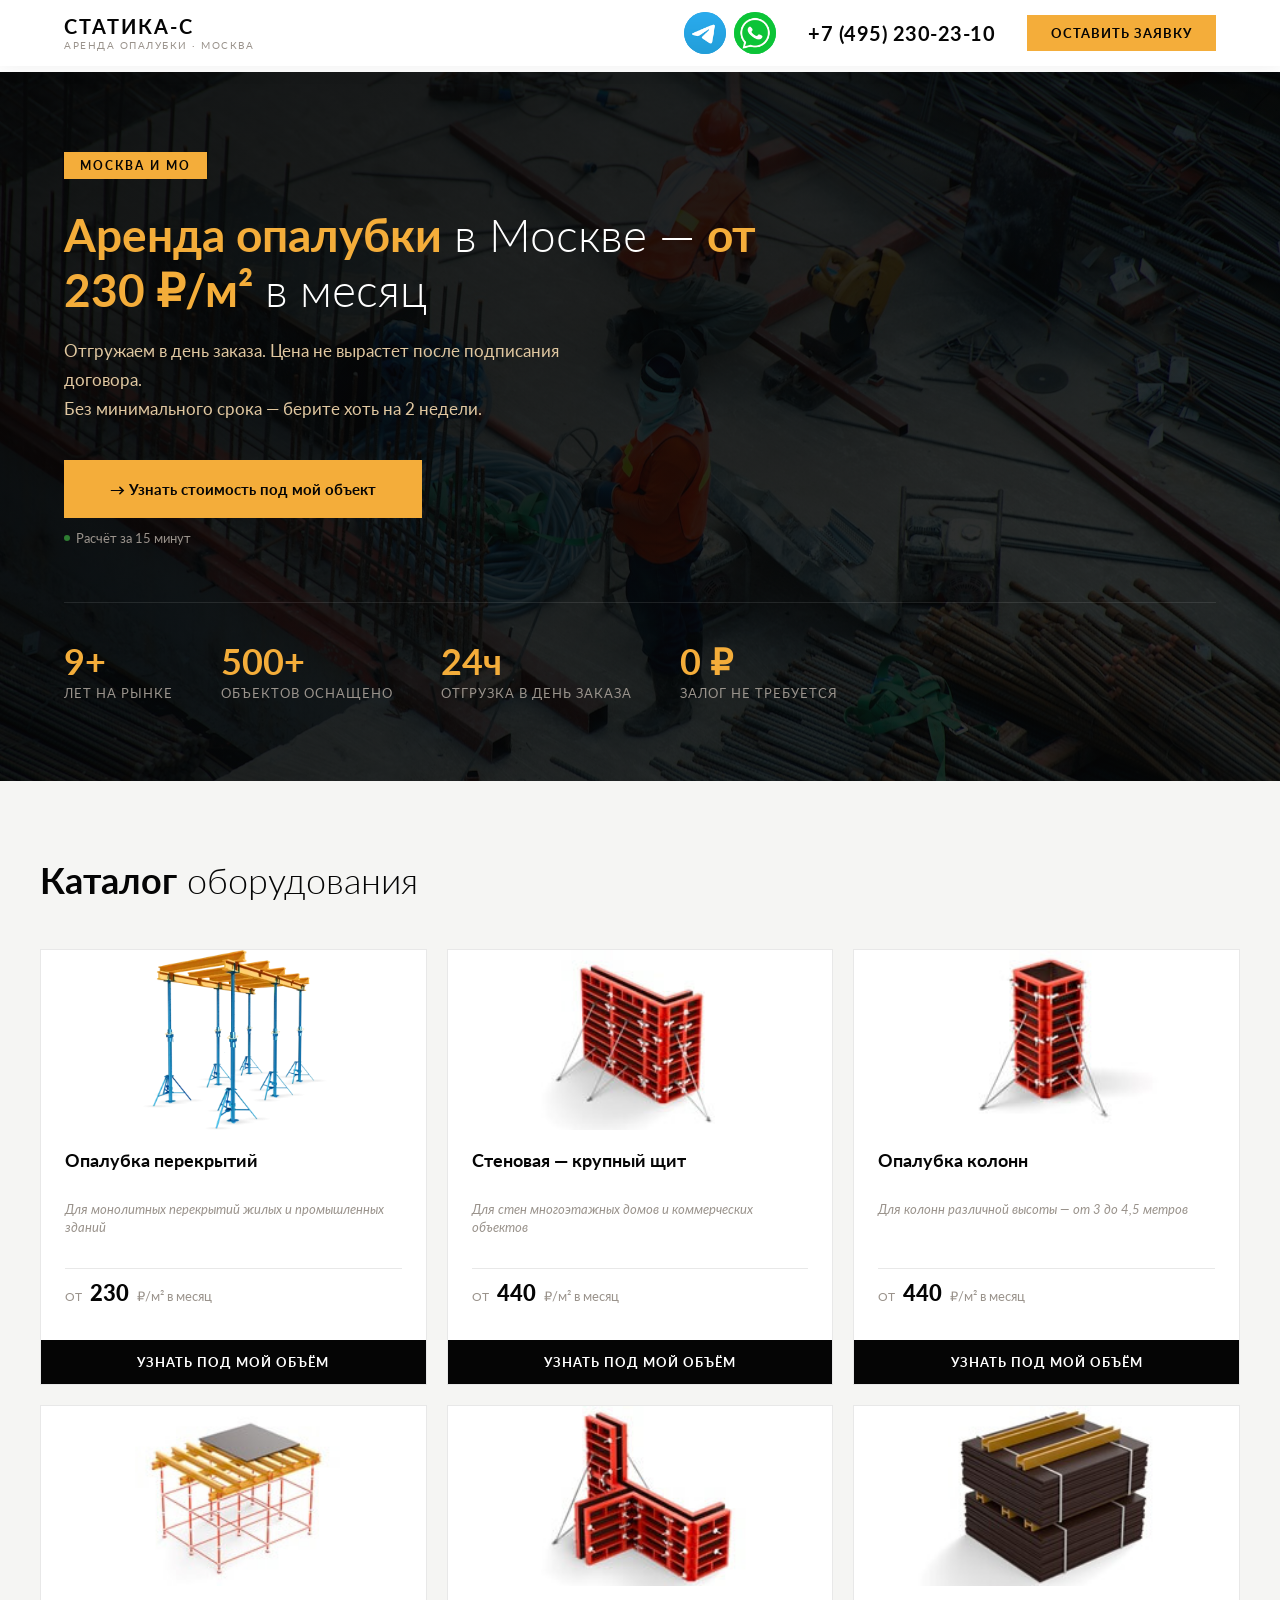
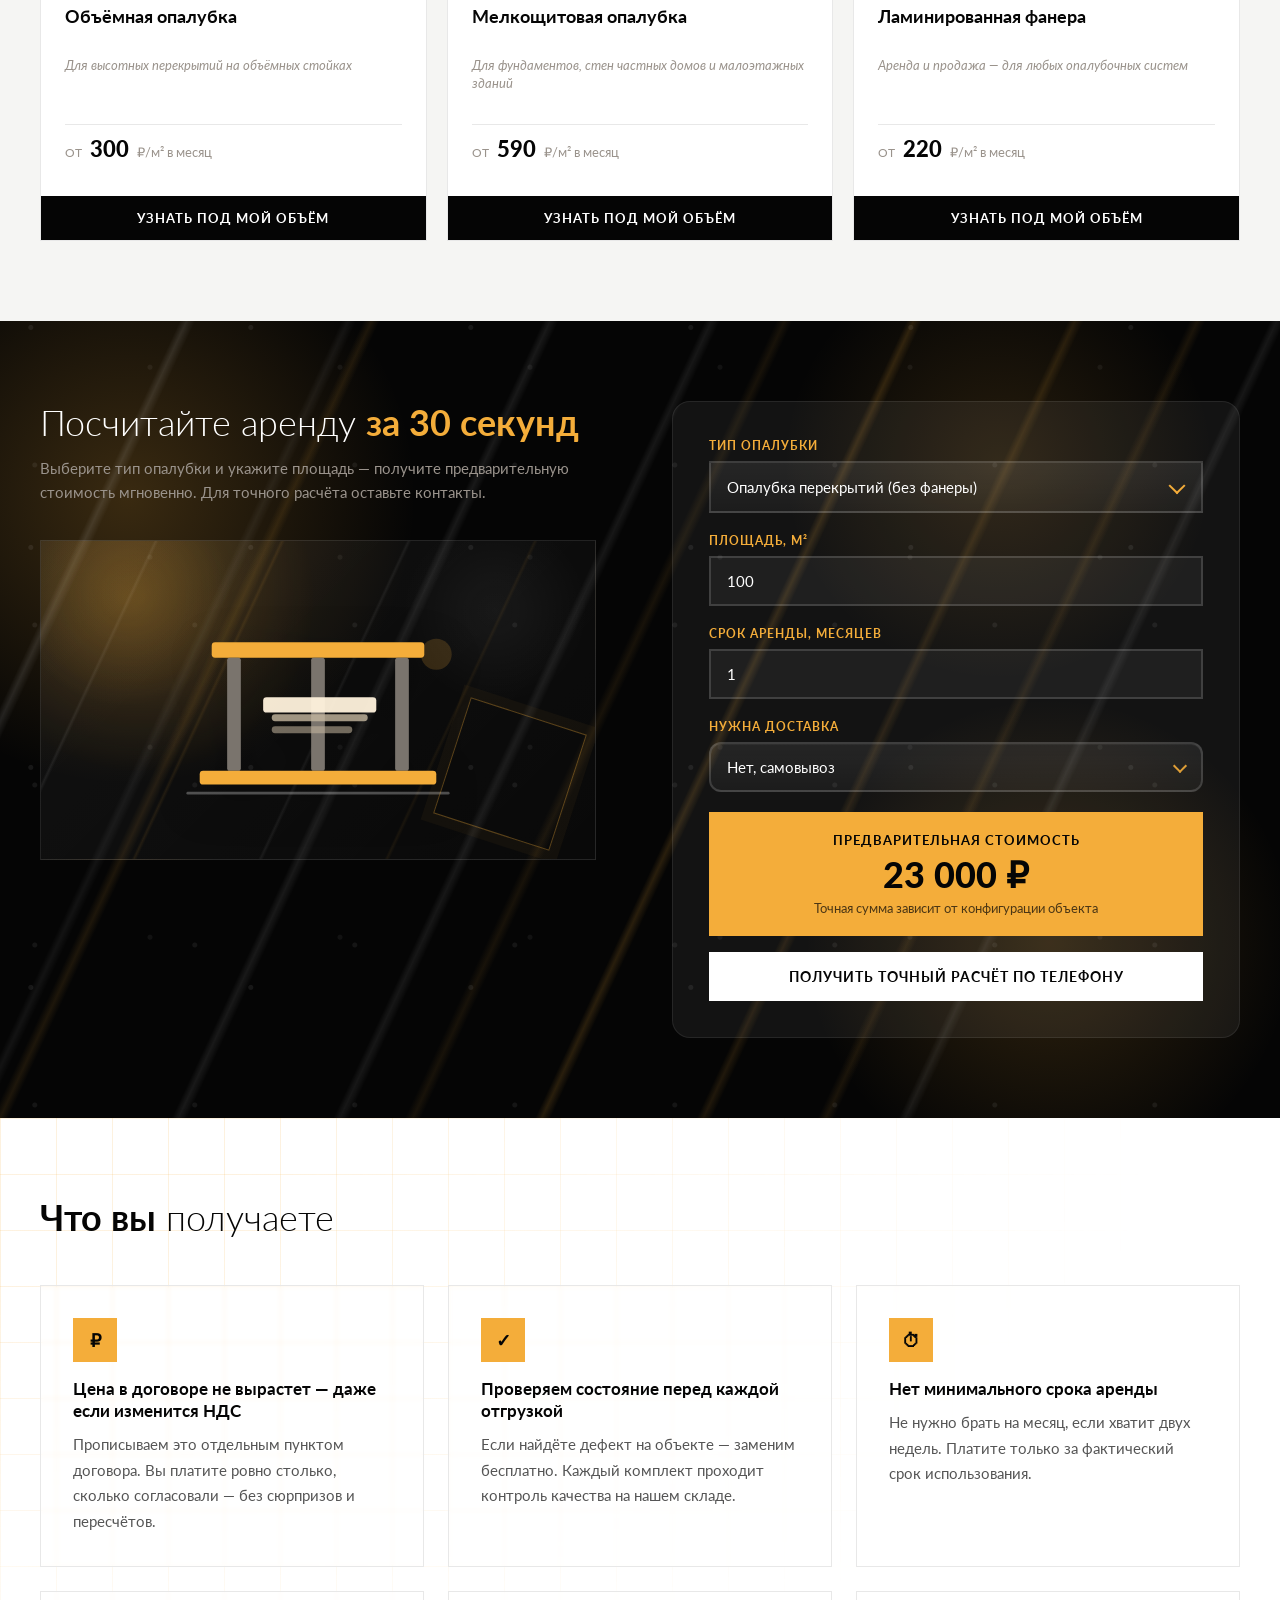
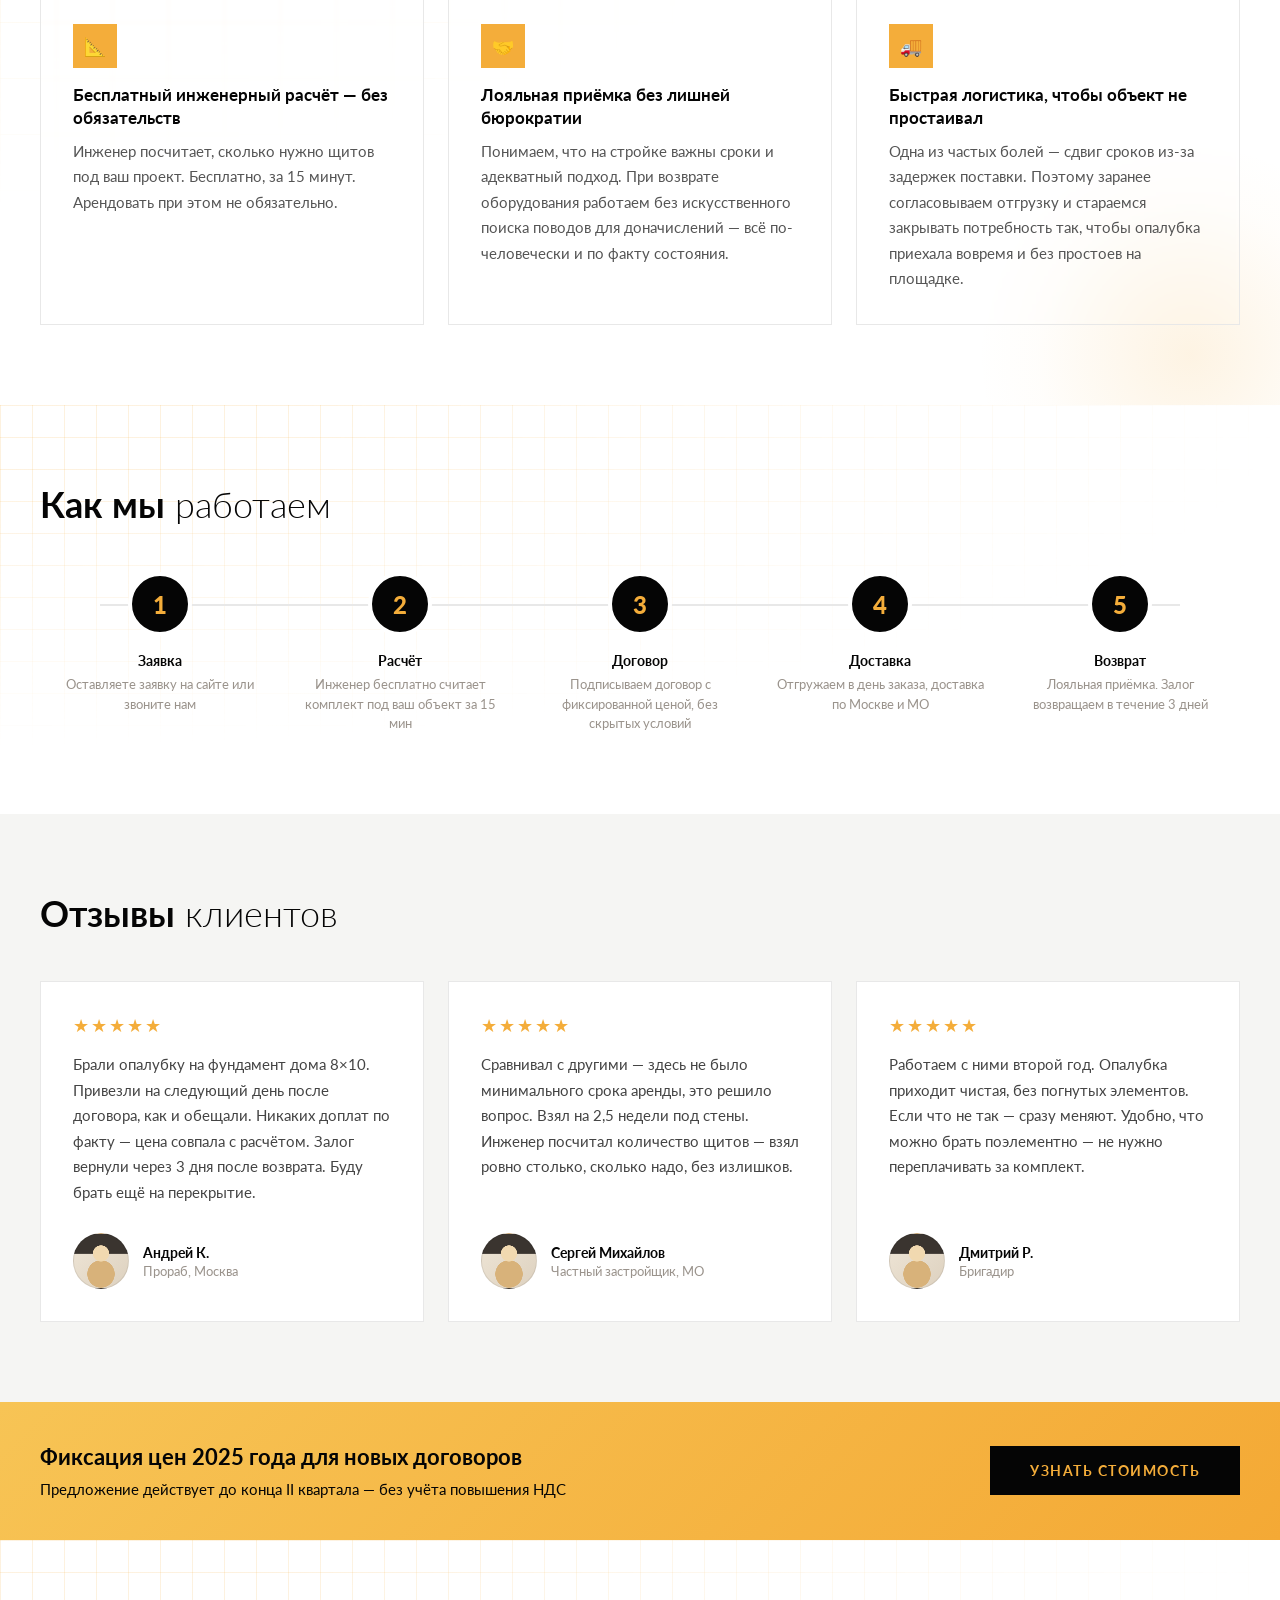
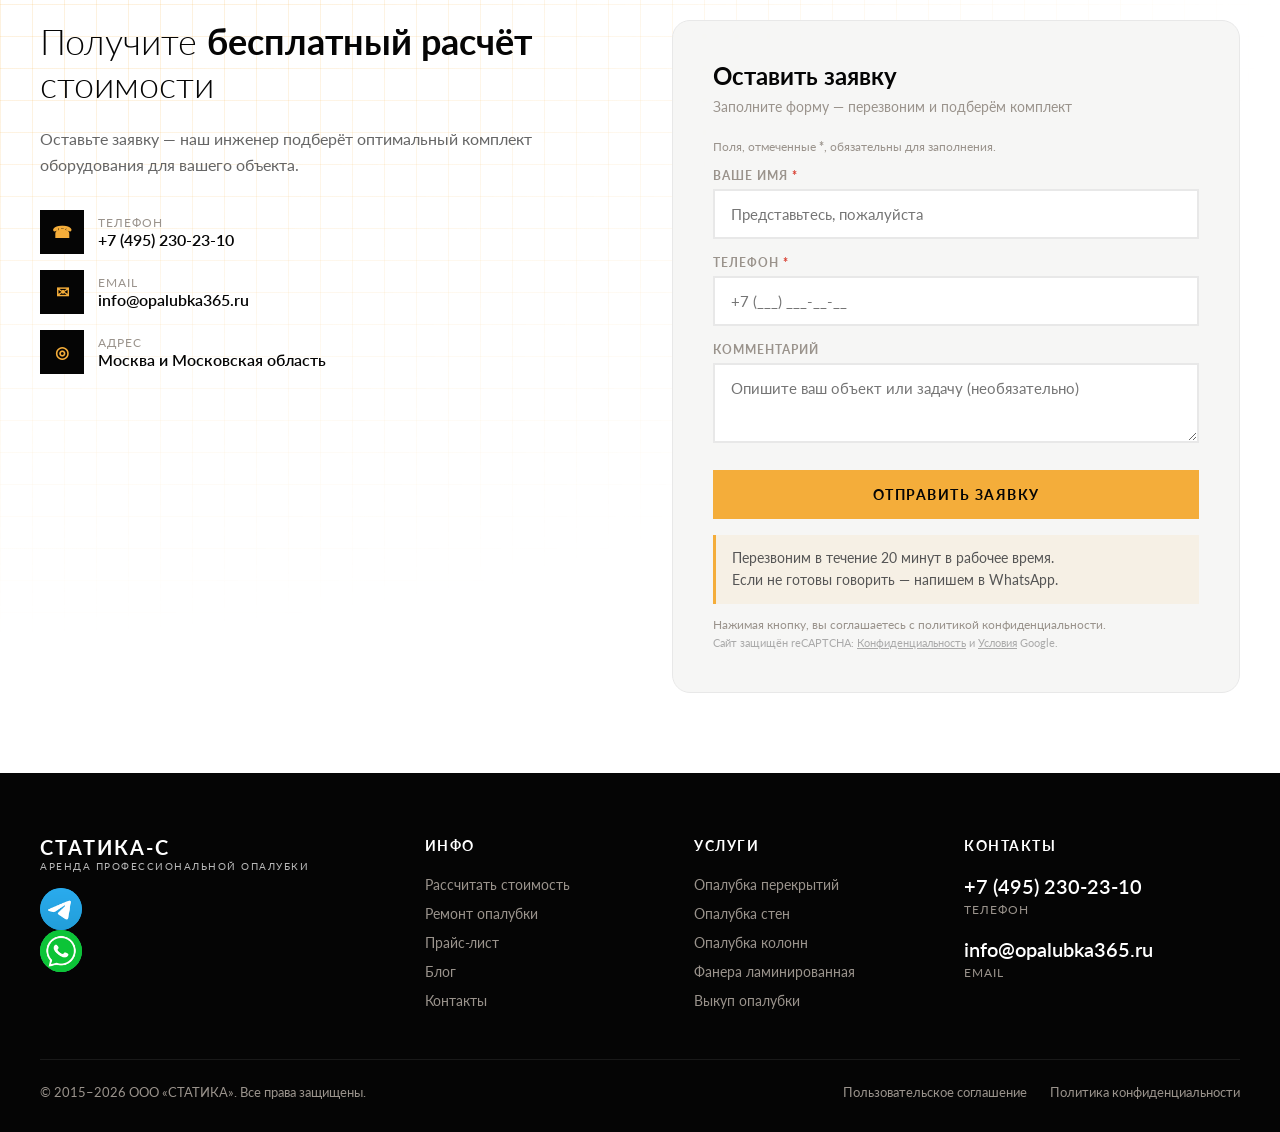
==== index.html @ bf7db79b "catalog photos + recaptcha keys + section reorder - Swap "Каталог оборудования" and "Что вы получает" ====
<!DOCTYPE html>
<html lang="ru">
<head>
<meta charset="UTF-8">
<meta name="viewport" content="width=device-width, initial-scale=1.0">
<title>Аренда опалубки в Москве — от 230 ₽/м² | Статика-С</title>
<link rel="preconnect" href="https://fonts.googleapis.com">
<link rel="preconnect" href="https://fonts.gstatic.com" crossorigin>
<link rel="preload" href="https://fonts.googleapis.com/css2?family=Lato:wght@300;400;600;700;900&display=swap" as="style" onload="this.onload=null;this.rel='stylesheet'">
<noscript><link rel="stylesheet" href="https://fonts.googleapis.com/css2?family=Lato:wght@300;400;600;700;900&display=swap"></noscript>

<!-- SEO -->
<meta name="description" content="Аренда опалубки в Москве и МО от 230 ₽/м². Отгрузка в день заказа, фиксированная цена в договоре, бесплатный инженерный расчёт за 15 минут. Компания Статика-С.">
<link rel="canonical" href="https://opalubka365.ru/">
<link rel="icon" href="/favicon.ico" sizes="any">

<!-- Open Graph -->
<meta property="og:type" content="website">
<meta property="og:title" content="Аренда опалубки в Москве — от 230 ₽/м² | Статика-С">
<meta property="og:description" content="Отгружаем в день заказа. Цена не вырастет после подписания договора. Без минимального срока аренды.">
<meta property="og:url" content="https://opalubka365.ru/">
<meta property="og:image" content="https://opalubka365.ru/img/og-preview.jpg">

    <link rel="stylesheet" href="css/style.css">
<script src="https://www.google.com/recaptcha/api.js" async defer></script>
</head>
<body>

<!-- ═══════════ HEADER ═══════════ -->
<header class="header">
  <div class="header-top">
    <a href="https://opalubka365.ru" class="logo-area" aria-label="Статика-С">
      <div class="logo-text">
        <span class="logo-name">Статика-С</span>
        <span class="logo-sub">Аренда опалубки · Москва</span>
      </div>
    </a>
    <div class="header-contacts">
      <div class="header-messengers">
        <a href="#" class="msg-btn tg" title="Telegram" aria-label="Telegram">
          <img src="img/telegram-logo.png" alt="Telegram">
        </a>
        <a href="#" class="msg-btn wa" title="WhatsApp" aria-label="WhatsApp">
          <img src="img/whatsapp-logo.png" alt="WhatsApp">
        </a>
      </div>
      <a href="tel:+74952302310" class="header-phone">+7 (495) 230-23-10</a>
      <button class="btn-header">Оставить заявку</button>
    </div>
  </div>
</header>

<!-- ═══════════ БЛОК 1: HERO ═══════════ -->
<section class="hero">
  <div class="hero-content">
    <div class="hero-badge">Москва и МО</div>
    <h1><strong>Аренда опалубки</strong> в Москве — <strong>от 230 ₽/м²</strong> в месяц</h1>
    <p class="hero-sub">Отгружаем в день заказа. Цена не вырастет после подписания договора.<br>Без минимального срока — берите хоть на 2 недели.</p>
    <div class="hero-cta-wrap">
      <button class="btn-hero">→ Узнать стоимость под мой объект</button>
      <div class="hero-micro"><span class="dot"></span> Расчёт за 15 минут</div>
    </div>
    <div class="hero-stats">
      <div><div class="stat-num">9+</div><div class="stat-label">Лет на рынке</div></div>
      <div><div class="stat-num">500+</div><div class="stat-label">Объектов оснащено</div></div>
      <div><div class="stat-num">24ч</div><div class="stat-label">Отгрузка в день заказа</div></div>
      <div><div class="stat-num">0 ₽</div><div class="stat-label">Залог не требуется</div></div>
    </div>
  </div>
</section>

<!-- ═══════════ БЛОК 4: КАТАЛОГ ═══════════ -->
<section class="catalog" id="catalog">
  <div class="section-header">
    <h2 class="section-title reveal"><strong>Каталог</strong> оборудования</h2>
  </div>
  <div class="catalog-grid">
    <div class="cat-card reveal-zoom">
      <div class="cat-img" style="background-image:url('img/catalog/9.webp');background-size:contain;background-position:center;background-repeat:no-repeat;"></div>
      <div class="cat-body">
        <div class="cat-title">Опалубка перекрытий</div>
        <div class="cat-scenario">Для монолитных перекрытий жилых и промышленных зданий</div>
        <div class="cat-price">
          <span class="cat-price-from">от</span>
          <span class="cat-price-val">230</span>
          <span class="cat-price-unit">₽/м² в месяц</span>
        </div>
      </div>
      <button class="cat-cta">Узнать под мой объём</button>
    </div>

    <div class="cat-card reveal-zoom">
      <div class="cat-img" style="background-image:url('img/catalog/2.jpg');background-size:contain;background-position:center;background-repeat:no-repeat;"></div>
      <div class="cat-body">
        <div class="cat-title">Стеновая — крупный щит</div>
        <div class="cat-scenario">Для стен многоэтажных домов и коммерческих объектов</div>
        <div class="cat-price">
          <span class="cat-price-from">от</span>
          <span class="cat-price-val">440</span>
          <span class="cat-price-unit">₽/м² в месяц</span>
        </div>
      </div>
      <button class="cat-cta">Узнать под мой объём</button>
    </div>

    <div class="cat-card reveal-zoom">
      <div class="cat-img" style="background-image:url('img/catalog/3.jpg');background-size:contain;background-position:center;background-repeat:no-repeat;"></div>
      <div class="cat-body">
        <div class="cat-title">Опалубка колонн</div>
        <div class="cat-scenario">Для колонн различной высоты — от 3 до 4,5 метров</div>
        <div class="cat-price">
          <span class="cat-price-from">от</span>
          <span class="cat-price-val">440</span>
          <span class="cat-price-unit">₽/м² в месяц</span>
        </div>
      </div>
      <button class="cat-cta">Узнать под мой объём</button>
    </div>

    <div class="cat-card reveal-zoom">
      <div class="cat-img" style="background-image:url('img/catalog/4.jpg');background-size:contain;background-position:center;background-repeat:no-repeat;"></div>
      <div class="cat-body">
        <div class="cat-title">Объёмная опалубка</div>
        <div class="cat-scenario">Для высотных перекрытий на объёмных стойках</div>
        <div class="cat-price">
          <span class="cat-price-from">от</span>
          <span class="cat-price-val">300</span>
          <span class="cat-price-unit">₽/м² в месяц</span>
        </div>
      </div>
      <button class="cat-cta">Узнать под мой объём</button>
    </div>

    <div class="cat-card reveal-zoom">
      <div class="cat-img" style="background-image:url('img/catalog/5.jpg');background-size:contain;background-position:center;background-repeat:no-repeat;"></div>
      <div class="cat-body">
        <div class="cat-title">Мелкощитовая опалубка</div>
        <div class="cat-scenario">Для фундаментов, стен частных домов и малоэтажных зданий</div>
        <div class="cat-price">
          <span class="cat-price-from">от</span>
          <span class="cat-price-val">590</span>
          <span class="cat-price-unit">₽/м² в месяц</span>
        </div>
      </div>
      <button class="cat-cta">Узнать под мой объём</button>
    </div>

    <div class="cat-card reveal-zoom">
      <div class="cat-img" style="background-image:url('img/catalog/6.jpg');background-size:contain;background-position:center;background-repeat:no-repeat;"></div>
      <div class="cat-body">
        <div class="cat-title">Ламинированная фанера</div>
        <div class="cat-scenario">Аренда и продажа — для любых опалубочных систем</div>
        <div class="cat-price">
          <span class="cat-price-from">от</span>
          <span class="cat-price-val">220</span>
          <span class="cat-price-unit">₽/м² в месяц</span>
        </div>
      </div>
      <button class="cat-cta">Узнать под мой объём</button>
    </div>
  </div>
</section>

<!-- ═══════════ БЛОК 3: КАЛЬКУЛЯТОР ═══════════ -->
<section class="calculator" id="calc">
  <div class="calc-inner">
    <div class="calc-left reveal-left">
      <h2>Посчитайте аренду <strong>за 30 секунд</strong></h2>
      <p>Выберите тип опалубки и укажите площадь — получите предварительную стоимость мгновенно. Для точного расчёта оставьте контакты.</p>
      <div class="calc-visual reveal-zoom" aria-hidden="true">
<div class="calc-placeholder">
          <svg viewBox="0 0 420 260" fill="none" xmlns="http://www.w3.org/2000/svg">
            <rect x="86" y="40" width="248" height="18" rx="4" fill="#F4AD3A"/>
            <rect x="104" y="58" width="16" height="132" rx="3" fill="#7A746D"/>
            <rect x="202" y="58" width="16" height="132" rx="3" fill="#7A746D"/>
            <rect x="300" y="58" width="16" height="132" rx="3" fill="#7A746D"/>
            <rect x="72" y="190" width="276" height="16" rx="4" fill="#F4AD3A"/>
            <rect x="146" y="104" width="132" height="18" rx="4" fill="#FFF3DD" opacity="0.95"/>
            <rect x="156" y="124" width="112" height="8" rx="4" fill="#C6B8A0" opacity="0.8"/>
            <rect x="156" y="138" width="94" height="8" rx="4" fill="#C6B8A0" opacity="0.55"/>
            <path d="M58 216H362" stroke="#FFFFFF" stroke-opacity="0.28" stroke-width="3" stroke-linecap="round"/>
            <circle cx="348" cy="54" r="18" fill="#F4AD3A" fill-opacity="0.18"/>
          </svg>
        </div>
      </div>
    </div>
    <div class="calc-form reveal-right">
      <div class="calc-group">
        <label for="calcType">Тип опалубки</label>
        <div class="custom-select" id="calcTypeCustom">
          <button type="button" class="custom-select-trigger" aria-haspopup="listbox" aria-expanded="false">Опалубка перекрытий (без фанеры)</button>
          <div class="custom-select-menu" role="listbox">
            <div class="custom-select-option active" data-value="230" role="option" aria-selected="true">Опалубка перекрытий (без фанеры)</div>
            <div class="custom-select-option" data-value="290" role="option" aria-selected="false">Опалубка перекрытий (с фанерой)</div>
            <div class="custom-select-option" data-value="440" role="option" aria-selected="false">Стеновая — крупный щит</div>
            <div class="custom-select-option" data-value="590" role="option" aria-selected="false">Стеновая — мелкий щит</div>
            <div class="custom-select-option" data-value="440" role="option" aria-selected="false">Опалубка колонн</div>
            <div class="custom-select-option" data-value="300" role="option" aria-selected="false">Объёмная CUPLOCK (без фанеры)</div>
            <div class="custom-select-option" data-value="500" role="option" aria-selected="false">Объёмная CUPLOCK (с фанерой)</div>
          </div>
          <select id="calcType" class="custom-select-native">
          <option value="230">Опалубка перекрытий (без фанеры)</option>
          <option value="290">Опалубка перекрытий (с фанерой)</option>
          <option value="440">Стеновая — крупный щит</option>
          <option value="590">Стеновая — мелкий щит</option>
          <option value="440">Опалубка колонн</option>
          <option value="300">Объёмная CUPLOCK (без фанеры)</option>
          <option value="500">Объёмная CUPLOCK (с фанерой)</option>
        
          </select>
        </div>
      </div>
      <div class="calc-group">
        <label for="calcArea">Площадь, м²</label>
        <input type="number" id="calcArea" value="100" min="1" max="99999">
      </div>
      <div class="calc-group">
        <label for="calcMonths">Срок аренды, месяцев</label>
        <input type="number" id="calcMonths" value="1" min="1" max="24">
      </div>

      <div class="calc-group">
        <label for="calcDelivery">Нужна доставка</label>
        <div class="select-wrap">
          <select id="calcDelivery">
            <option value="0">Нет, самовывоз</option>
            <option value="15000">Да, нужна доставка</option>
          </select>
          <span class="select-arrow"></span>
        </div>
      </div>
      <div class="calc-result">
        <div class="calc-result-label">Предварительная стоимость</div>
        <div class="calc-result-value" id="calcResult">23 000 ₽</div>
        <div class="calc-result-note">Точная сумма зависит от конфигурации объекта</div>
      </div>
      <button class="btn-calc">Получить точный расчёт по телефону</button>
    </div>
  </div>
</section>

<!-- ═══════════ БЛОК 5: ЧТО ВЫ ПОЛУЧАЕТЕ ═══════════ -->
<section class="benefits">
  <div class="benefits-inner">
    <h2 class="section-title reveal"><strong>Что вы</strong> получаете</h2>
    <div class="benefits-grid">
      <div class="benefit-card reveal">
        <div class="benefit-icon">₽</div>
        <div class="benefit-title">Цена в договоре не вырастет — даже если изменится НДС</div>
        <div class="benefit-text">Прописываем это отдельным пунктом договора. Вы платите ровно столько, сколько согласовали — без сюрпризов и пересчётов.</div>
      </div>
      <div class="benefit-card reveal">
        <div class="benefit-icon">✓</div>
        <div class="benefit-title">Проверяем состояние перед каждой отгрузкой</div>
        <div class="benefit-text">Если найдёте дефект на объекте — заменим бесплатно. Каждый комплект проходит контроль качества на нашем складе.</div>
      </div>
      <div class="benefit-card reveal">
        <div class="benefit-icon">⏱</div>
        <div class="benefit-title">Нет минимального срока аренды</div>
        <div class="benefit-text">Не нужно брать на месяц, если хватит двух недель. Платите только за фактический срок использования.</div>
      </div>
      <div class="benefit-card reveal">
        <div class="benefit-icon">📐</div>
        <div class="benefit-title">Бесплатный инженерный расчёт — без обязательств</div>
        <div class="benefit-text">Инженер посчитает, сколько нужно щитов под ваш проект. Бесплатно, за 15 минут. Арендовать при этом не обязательно.</div>
      </div>
    
      <div class="benefit-card reveal">
        <div class="benefit-icon">🤝</div>
        <div class="benefit-title">Лояльная приёмка без лишней бюрократии</div>
        <div class="benefit-text">Понимаем, что на стройке важны сроки и адекватный подход. При возврате оборудования работаем без искусственного поиска поводов для доначислений — всё по-человечески и по факту состояния.</div>
      </div>
      <div class="benefit-card reveal">
        <div class="benefit-icon">🚚</div>
        <div class="benefit-title">Быстрая логистика, чтобы объект не простаивал</div>
        <div class="benefit-text">Одна из частых болей — сдвиг сроков из-за задержек поставки. Поэтому заранее согласовываем отгрузку и стараемся закрывать потребность так, чтобы опалубка приехала вовремя и без простоев на площадке.</div>
      </div>
</div>
  </div>
</section>

<!-- ═══════════ БЛОК 7: КАК МЫ РАБОТАЕМ ═══════════ -->
<section class="how-work">
  <div class="section-header">
    <h2 class="section-title reveal"><strong>Как мы</strong> работаем</h2>
  </div>
  <div class="steps">
    <div class="step reveal">
      <div class="step-num">1</div>
      <div class="step-title">Заявка</div>
      <div class="step-desc">Оставляете заявку на сайте или звоните нам</div>
    </div>
    <div class="step reveal">
      <div class="step-num">2</div>
      <div class="step-title">Расчёт</div>
      <div class="step-desc">Инженер бесплатно считает комплект под ваш объект за 15 мин</div>
    </div>
    <div class="step reveal">
      <div class="step-num">3</div>
      <div class="step-title">Договор</div>
      <div class="step-desc">Подписываем договор с фиксированной ценой, без скрытых условий</div>
    </div>
    <div class="step reveal">
      <div class="step-num">4</div>
      <div class="step-title">Доставка</div>
      <div class="step-desc">Отгружаем в день заказа, доставка по Москве и МО</div>
    </div>
    <div class="step reveal">
      <div class="step-num">5</div>
      <div class="step-title">Возврат</div>
      <div class="step-desc">Лояльная приёмка. Залог возвращаем в течение 3 дней</div>
    </div>
  </div>
</section>

<!-- ═══════════ БЛОК 8: ОТЗЫВЫ ═══════════ -->
<section class="reviews">
  <div class="section-header">
    <h2 class="section-title reveal"><strong>Отзывы</strong> клиентов</h2>
  </div>
  <div class="reviews-grid">
    <div class="review-card reveal-left">
      <div class="review-stars">★★★★★</div>
      <div class="review-text">Брали опалубку на фундамент дома 8×10. Привезли на следующий день после договора, как и обещали. Никаких доплат по факту — цена совпала с расчётом. Залог вернули через 3 дня после возврата. Буду брать ещё на перекрытие.</div>
      <div class="review-head"><div class="review-avatar"></div><div class="review-meta"><div class="review-author">Андрей К.</div>
      <div class="review-role">Прораб, Москва</div></div></div>
    </div>
    <div class="review-card reveal-left">
      <div class="review-stars">★★★★★</div>
      <div class="review-text">Сравнивал с другими — здесь не было минимального срока аренды, это решило вопрос. Взял на 2,5 недели под стены. Инженер посчитал количество щитов — взял ровно столько, сколько надо, без излишков.</div>
      <div class="review-head"><div class="review-avatar"></div><div class="review-meta"><div class="review-author">Сергей Михайлов</div>
      <div class="review-role">Частный застройщик, МО</div></div></div>
    </div>
    <div class="review-card reveal-left">
      <div class="review-stars">★★★★★</div>
      <div class="review-text">Работаем с ними второй год. Опалубка приходит чистая, без погнутых элементов. Если что не так — сразу меняют. Удобно, что можно брать поэлементно — не нужно переплачивать за комплект.</div>
      <div class="review-head"><div class="review-avatar"></div><div class="review-meta"><div class="review-author">Дмитрий Р.</div>
      <div class="review-role">Бригадир</div></div></div>
    </div>
  </div>
</section>

<!-- ═══════════ PROMO BANNER ═══════════ -->
<section class="promo">
  <div class="promo-inner reveal-zoom">
    <div class="promo-text">
      Фиксация цен 2025 года для новых договоров
      <span>Предложение действует до конца II квартала — без учёта повышения НДС</span>
    </div>
    <button class="btn-promo">Узнать стоимость</button>
  </div>
</section>

<!-- ═══════════ БЛОК 9: ФОРМА ЗАЯВКИ ═══════════ -->
<section class="form-section" id="contact">
  <div class="form-inner">
    <div class="form-info reveal-left">
      <h2>Получите <strong>бесплатный расчёт</strong> стоимости</h2>
      <p>Оставьте заявку — наш инженер подберёт оптимальный комплект оборудования для вашего объекта.</p>
      <div class="contact-list">
        <div class="contact-item">
          <div class="contact-icon">☎</div>
          <div>
            <div class="contact-label">Телефон</div>
            <div class="contact-val"><a href="tel:+74952302310">+7 (495) 230-23-10</a></div>
          </div>
        </div>
        <div class="contact-item">
          <div class="contact-icon">✉</div>
          <div>
            <div class="contact-label">Email</div>
            <div class="contact-val"><a href="mailto:info@opalubka365.ru">info@opalubka365.ru</a></div>
          </div>
        </div>
        <div class="contact-item">
          <div class="contact-icon">◎</div>
          <div>
            <div class="contact-label">Адрес</div>
            <div class="contact-val">Москва и Московская область</div>
          </div>
        </div>
      </div>
    </div>
    <div class="form-box reveal-right">
      <h3>Оставить заявку</h3>
      <p>Заполните форму — перезвоним и подберём комплект</p>
      <div class="form-required-note">Поля, отмеченные <strong>*</strong>, обязательны для заполнения.</div>
      <form class="lead-form" novalidate>
        <!-- honeypot: скрыто от людей, боты заполняют -->
        <div style="display:none" aria-hidden="true">
          <input type="text" name="website" tabindex="-1" autocomplete="off">
        </div>
        <div class="fg">
          <label class="field-required" for="form-name">Ваше имя</label>
          <input type="text" id="form-name" name="name" placeholder="Представьтесь, пожалуйста" required>
        </div>
        <div class="fg">
          <label class="field-required" for="form-phone">Телефон</label>
          <input type="tel" id="form-phone" name="phone" placeholder="+7 (___) ___-__-__" required>
        </div>
        <div class="fg">
          <label for="form-comment">Комментарий</label>
          <textarea id="form-comment" name="comment" placeholder="Опишите ваш объект или задачу (необязательно)"></textarea>
        </div>
        <div class="g-recaptcha" data-sitekey="6LcDS7AsAAAAAKCxxmm_46bpKorQ66N_hk2HUUOy" style="margin-bottom:12px;"></div>
        <button class="btn-submit" type="submit">Отправить заявку</button>
        <div class="form-error" aria-live="polite"></div>
        <div class="form-success" aria-live="polite">Заявка принята! Перезвоним в течение 20 минут.</div>
      </form>
      <div class="form-after">Перезвоним в течение 20 минут в рабочее время.<br>Если не готовы говорить — напишем в WhatsApp.</div>
      <div class="form-disclaimer">Нажимая кнопку, вы соглашаетесь с политикой конфиденциальности.<br>
        <span style="font-size:11px;color:#aaa;">Сайт защищён reCAPTCHA: <a href="https://policies.google.com/privacy" target="_blank" rel="noopener" style="color:#aaa;">Конфиденциальность</a> и <a href="https://policies.google.com/terms" target="_blank" rel="noopener" style="color:#aaa;">Условия</a> Google.</span>
      </div>
    </div>
  </div>
</section>

<!-- ═══════════ FOOTER ═══════════ -->
<footer class="footer">
  <div class="footer-inner">
    <div class="footer-top">
      <div>
        <a href="https://opalubka365.ru" class="logo-area footer-brand" aria-label="Статика-С">
          <div class="logo-text">
            <span class="logo-name">Статика-С</span>
            <span class="logo-sub">Аренда профессиональной опалубки</span>
          </div>
        </a>
        <div style="margin-top: 16px;">
          <a href="#" class="msg-btn tg footer-msg" aria-label="Telegram">
            <img src="img/telegram-logo.png" alt="Telegram" loading="lazy">
          </a>
          <a href="#" class="msg-btn wa" aria-label="WhatsApp">
            <img src="img/whatsapp-logo.png" alt="WhatsApp" loading="lazy">
          </a>
        </div>
      </div>
      <div>
        <div class="footer-col-title">Инфо</div>
        <ul class="footer-links">
          <li><a href="https://opalubka365.ru/calc/">Рассчитать стоимость</a></li>
          <li><a href="https://opalubka365.ru/remont-opalubki.html">Ремонт опалубки</a></li>
          <li><a href="https://opalubka365.ru/prajs-list.html">Прайс-лист</a></li>
          <li><a href="https://opalubka365.ru/blog/">Блог</a></li>
          <li><a href="https://opalubka365.ru/kontaktyi.html">Контакты</a></li>
        </ul>
      </div>
      <div>
        <div class="footer-col-title">Услуги</div>
        <ul class="footer-links">
          <li><a href="https://opalubka365.ru/opalubka-perekryitij.html">Опалубка перекрытий</a></li>
          <li><a href="https://opalubka365.ru/opalubka-sten.html">Опалубка стен</a></li>
          <li><a href="https://opalubka365.ru/opalubka-kolonn.html">Опалубка колонн</a></li>
          <li><a href="https://opalubka365.ru/laminirovannaya-fanera.html">Фанера ламинированная</a></li>
          <li><a href="https://opalubka365.ru/vyikup-opalubki.html">Выкуп опалубки</a></li>
        </ul>
      </div>
      <div>
        <div class="footer-col-title">Контакты</div>
        <div class="footer-cval"><a href="tel:+74952302310">+7 (495) 230-23-10</a></div>
        <div class="footer-clabel">Телефон</div>
        <div class="footer-cval"><a href="mailto:info@opalubka365.ru">info@opalubka365.ru</a></div>
        <div class="footer-clabel">Email</div>
      </div>
    </div>
    <div class="footer-bottom">
      <span>© 2015–2026 ООО «СТАТИКА». Все права защищены.</span>
      <div>
        <a href="#">Пользовательское соглашение</a>
        <a href="#">Политика конфиденциальности</a>
      </div>
    </div>
  </div>
</footer>

<!-- ═══════════ MODAL ═══════════ -->
<div class="modal-overlay" id="modal">
  <div class="modal">
    <button class="modal-close">✕</button>
    <h3>Узнать стоимость под мой объект</h3>
    <p>Оставьте контакты — инженер перезвонит за 15 минут</p>
    <div class="form-required-note">Поля, отмеченные <strong>*</strong>, обязательны для заполнения.</div>
    <form class="lead-form lead-form-modal" novalidate>
      <!-- honeypot: скрыто от людей, боты заполняют -->
      <div style="display:none" aria-hidden="true">
        <input type="text" name="website" tabindex="-1" autocomplete="off">
      </div>
      <div class="fg">
        <label class="field-required" for="modal-name">Ваше имя</label>
        <input type="text" id="modal-name" name="name" placeholder="Представьтесь, пожалуйста" required>
      </div>
      <div class="fg">
        <label class="field-required" for="modal-phone">Телефон</label>
        <input type="tel" id="modal-phone" name="phone" placeholder="+7 (___) ___-__-__" required>
      </div>
      <div class="g-recaptcha" data-sitekey="6LcDS7AsAAAAAKCxxmm_46bpKorQ66N_hk2HUUOy" style="margin-bottom:12px;"></div>
      <button class="btn-submit" type="submit">Получить расчёт</button>
      <div class="form-error" aria-live="polite"></div>
    </form>
    <div class="modal-thank-you" id="modalThankYou" style="display:none;text-align:center;padding:24px 0 8px;">
      <div style="font-size:40px;margin-bottom:12px;">✓</div>
      <h3 style="margin:0 0 8px;">Спасибо за заявку!</h3>
      <p style="margin:0 0 20px;color:#666;">Наш менеджер свяжется с вами<br>в течение 20 минут.</p>
      <button class="btn-submit" style="max-width:220px;margin:0 auto;">Закрыть</button>
    </div>
    <div class="form-disclaimer" id="modalDisclaimer">Нажимая кнопку, вы соглашаетесь с политикой конфиденциальности.<br>
      <span style="font-size:11px;color:#aaa;">Сайт защищён reCAPTCHA: <a href="https://policies.google.com/privacy" target="_blank" rel="noopener" style="color:#aaa;">Конфиденциальность</a> и <a href="https://policies.google.com/terms" target="_blank" rel="noopener" style="color:#aaa;">Условия</a> Google.</span>
    </div>
  </div>
</div>

<script type="application/ld+json">
{
  "@context": "https://schema.org",
  "@type": "LocalBusiness",
  "name": "Статика-С",
  "description": "Аренда опалубки в Москве и Московской области",
  "url": "https://opalubka365.ru",
  "telephone": "+7-495-230-23-10",
  "email": "info@opalubka365.ru",
  "address": {
    "@type": "PostalAddress",
    "addressLocality": "Москва",
    "addressRegion": "Москва и МО",
    "addressCountry": "RU"
  },
  "priceRange": "от 230 ₽/м²"
}
</script>

    <script src="js/script.js"></script>
</body>
</html>
---- css/style.css ----
:root {
  --black: #050505;
  --gold: #f4ad3a;
  --gold-dark: #d4941a;
  --gold-light: #e1c8a1;
  --gold-gradient: linear-gradient(135deg, #f7c455 0%, #f4a935 100%);
  --white: #ffffff;
  --gray: #9a938c;
  --gray-light: #f5f5f3;
  --gray-bg: #fafaf8;
  --border: #e8e8e8;
  --green: #2e7d32;
}

* { margin: 0; padding: 0; box-sizing: border-box; }
html { scroll-behavior: smooth; }
button, input, textarea, select { font-family: inherit; }

body {
  font-family: 'Lato', sans-serif;
  color: var(--black);
  background: var(--white);
  overflow-x: hidden;
}

/* ═══ HEADER ═══ */
.header {
  position: fixed; top: 0; left: 0; right: 0; z-index: 100;
  background: var(--white);
  box-shadow: 0 2px 20px rgba(0,0,0,0.06);
}

.header-top {
  max-width: 1200px; margin: 0 auto; padding: 12px 24px;
  display: flex; align-items: center; justify-content: space-between;
}

.logo-area {
  display: flex; align-items: center; gap: 16px;
  text-decoration: none; color: var(--black);
}
.logo-img {
  display: block;
  height: 52px;
  width: auto;
  object-fit: contain;
}
.logo-area.footer-brand {
  gap: 18px;
  align-items: flex-start;
}
.logo-area.footer-brand .logo-img {
  height: 58px;
  filter: drop-shadow(0 6px 14px rgba(0,0,0,0.18));
}
.logo-text { display: flex; flex-direction: column; }
.logo-name { font-weight: 700; font-size: 20px; letter-spacing: 2px; text-transform: uppercase; line-height: 1; }
.logo-sub { font-size: 10px; color: var(--gray); text-transform: uppercase; letter-spacing: 1.5px; margin-top: 3px; }
.footer-brand .logo-name,
.footer-brand .logo-sub { color: var(--white); }
.footer-brand .logo-sub { opacity: 0.72; }

.header-contacts { display: flex; align-items: center; gap: 32px; }

.header-phone {
  text-decoration: none; color: var(--black);
  font-size: 20px; font-weight: 700; letter-spacing: 0.5px; transition: color 0.2s;
}
.header-phone:hover { color: var(--gold); }

.header-messengers { display: flex; gap: 8px; }

.msg-btn {
  width: 42px; height: 42px; border-radius: 50%;
  display: flex; align-items: center; justify-content: center;
  text-decoration: none; transition: transform 0.25s ease, box-shadow 0.25s ease;
  background: rgba(255,255,255,0.08);
  overflow: hidden;
}
.msg-btn:hover { transform: translateY(-2px) scale(1.06); box-shadow: 0 10px 20px rgba(0,0,0,0.12); }
.msg-btn img {
  width: 100%; height: 100%; object-fit: cover; display: block;
}
.msg-btn.tg { background: #229ED9; }
.msg-btn.wa { background: #25D366; }

.btn-header {
  background: var(--gold); color: var(--black); border: none;
  padding: 10px 24px;
  font-weight: 700; font-size: 13px; text-transform: uppercase;
  letter-spacing: 1px; cursor: pointer; transition: all 0.2s;
}
.btn-header:hover { background: var(--black); color: var(--gold); }

/* ═══ HERO ═══ */
.hero {
  margin-top: 72px; position: relative; min-height: 540px;
  background: var(--black); display: flex; align-items: center; overflow: hidden;
}
.hero::before {
  content: ''; position: absolute; inset: 0;
  background: url('../img/photo-1504307651254-35680f356dfd.jfif') center/cover;
  opacity: 0.38;
}
.hero::after {
  content: ''; position: absolute; inset: 0;
  background: linear-gradient(135deg, rgba(5,5,5,0.82) 0%, rgba(5,5,5,0.48) 100%);
}

.hero-content {
  position: relative; z-index: 2;
  max-width: 1200px; margin: 0 auto; padding: 80px 24px; width: 100%;
}

.hero-badge {
  display: inline-block; background: var(--gold); color: var(--black);
  font-size: 12px; font-weight: 700; text-transform: uppercase;
  letter-spacing: 2px; padding: 6px 16px; margin-bottom: 28px;
  animation: fadeUp 0.6s ease-out;
}

.hero h1 {
  font-size: 46px; font-weight: 300; line-height: 1.2;
  color: var(--white); max-width: 720px; margin-bottom: 20px;
  animation: fadeUp 0.6s ease-out 0.15s both;
}
.hero h1 strong { font-weight: 700; color: var(--gold); }

.hero-sub {
  font-size: 17px; color: var(--gold-light); max-width: 560px;
  line-height: 1.7; margin-bottom: 36px;
  animation: fadeUp 0.6s ease-out 0.3s both;
}

.hero-cta-wrap {
  animation: fadeUp 0.6s ease-out 0.45s both;
}

.btn-hero {
  background: var(--gold); color: var(--black); border: 2px solid var(--gold);
  padding: 18px 44px;
  font-weight: 700; font-size: 15px; cursor: pointer; transition: all 0.3s;
  text-decoration: none; display: inline-block;
}
.btn-hero:hover { background: transparent; color: var(--gold); }

.hero-micro {
  font-size: 13px; color: var(--gray); margin-top: 12px;
  display: flex; align-items: center; gap: 6px;
}
.hero-micro .dot { width: 6px; height: 6px; background: var(--green); border-radius: 50%; display: inline-block; }

.hero-stats {
  display: flex; gap: 48px; margin-top: 56px; padding-top: 40px;
  border-top: 1px solid rgba(255,255,255,0.1);
  animation: fadeUp 0.6s ease-out 0.6s both;
}
.stat-num { font-size: 36px; font-weight: 700; color: var(--gold); line-height: 1; }
.stat-label { font-size: 13px; color: var(--gray); text-transform: uppercase; letter-spacing: 1px; margin-top: 6px; }

/* ═══ ADVANTAGES (Что вы получаете) ═══ */
.benefits {
  padding: 80px 24px; background: var(--white);
}
.benefits-inner {
  max-width: 1200px; margin: 0 auto;
}
.benefits-grid {
  display: grid; grid-template-columns: repeat(3, 1fr); gap: 24px; margin-top: 48px;
}
.benefit-card {
  border: 1px solid var(--border); padding: 32px;
  transition: all 0.3s; position: relative; overflow: hidden;
}
.benefit-card:hover { border-color: var(--gold); box-shadow: 0 4px 24px rgba(0,0,0,0.06); }
.benefit-card::before {
  content: ''; position: absolute; top: 0; left: 0; width: 4px; height: 0;
  background: var(--gold); transition: height 0.3s;
}
.benefit-card:hover::before { height: 100%; }

.benefit-icon {
  width: 44px; height: 44px; background: var(--gold); color: var(--black);
  display: flex; align-items: center; justify-content: center;
  font-weight: 900; font-size: 18px; margin-bottom: 16px;
}
.benefit-title { font-size: 17px; font-weight: 700; margin-bottom: 10px; line-height: 1.3; }
.benefit-text { font-size: 15px; color: #555; line-height: 1.7; }

/* ═══ CALCULATOR ═══ */
.calculator {
  padding: 80px 24px; background: var(--black); color: var(--white);
}
.calc-inner {
  max-width: 1200px; margin: 0 auto;
  display: grid; grid-template-columns: 1fr 1fr; gap: 64px; align-items: start;
}
.calc-left h2 {
  font-size: 36px; font-weight: 300; line-height: 1.2; margin-bottom: 12px;
}
.calc-left h2 strong { font-weight: 700; color: var(--gold); }
.calc-left p { color: var(--gray); font-size: 15px; line-height: 1.6; margin-bottom: 32px; }

.calc-form { background: rgba(255,255,255,0.06); padding: 36px; border: 1px solid rgba(255,255,255,0.08); }

.calc-group { margin-bottom: 20px; }
.calc-group label {
  display: block; font-size: 12px; font-weight: 700;
  text-transform: uppercase; letter-spacing: 1px;
  color: var(--gold); margin-bottom: 8px;
}
.calc-group input[type="number"]::-webkit-inner-spin-button,
.calc-group input[type="number"]::-webkit-outer-spin-button {
  -webkit-appearance: none;
  margin: 0;
}
.calc-group input[type="number"] { -moz-appearance: textfield; }

.calc-group select, .calc-group input[type="number"] {
  width: 100%; padding: 14px 16px; border: 2px solid rgba(255,255,255,0.15);
  background: rgba(255,255,255,0.05); color: var(--white);
  font-size: 15px;
  outline: none; transition: border-color 0.2s; appearance: none;
}
.calc-group select { cursor: pointer; }
.calc-group select option { background: var(--black); color: var(--white); }

.select-wrap {
  position: relative;
}
.select-wrap select {
  padding-right: 52px;
  background:
    linear-gradient(180deg, rgba(255,255,255,0.08), rgba(255,255,255,0.04));
  border-radius: 12px;
  box-shadow: inset 0 1px 0 rgba(255,255,255,0.04);
}
.select-wrap select:hover {
  border-color: rgba(244,173,58,0.5);
  background: linear-gradient(180deg, rgba(255,255,255,0.11), rgba(255,255,255,0.05));
}

.custom-select {
  position: relative;
}
.custom-select-trigger {
  width: 100%;
  padding: 14px 52px 14px 16px;
  border: 2px solid rgba(255,255,255,0.15);
  background: linear-gradient(180deg, rgba(255,255,255,0.08), rgba(255,255,255,0.04));
  color: var(--white);
  font-size: 15px;
  cursor: pointer;
  transition: border-color 0.2s, background 0.2s, transform 0.2s;
  text-align: left;
  position: relative;
  min-height: 52px;
}
.custom-select-trigger:hover {
  border-color: rgba(244,173,58,0.5);
  background: linear-gradient(180deg, rgba(255,255,255,0.11), rgba(255,255,255,0.05));
}
.custom-select-trigger:focus {
  outline: none;
  border-color: var(--gold);
}
.custom-select-trigger::after {
  content: '';
  position: absolute;
  right: 18px;
  top: 50%;
  width: 10px;
  height: 10px;
  transform: translateY(-60%) rotate(45deg);
  border-right: 2px solid var(--gold);
  border-bottom: 2px solid var(--gold);
  transition: transform 0.2s ease;
}
.custom-select.open .custom-select-trigger::after {
  transform: translateY(-35%) rotate(225deg);
}
.custom-select-menu {
  position: absolute;
  top: calc(100% + 8px);
  left: 0;
  right: 0;
  background: #111;
  border: 1px solid rgba(244,173,58,0.22);
  box-shadow: 0 16px 40px rgba(0,0,0,0.28);
  z-index: 30;
  display: none;
  overflow: hidden;
}
.custom-select.open .custom-select-menu {
  display: block;
}
.custom-select-option {
  padding: 13px 16px;
  color: var(--white);
  font-size: 15px;
  line-height: 1.4;
  cursor: pointer;
  transition: background 0.2s, color 0.2s;
}
.custom-select-option:hover,
.custom-select-option.active {
  background: rgba(244,173,58,0.12);
  color: var(--gold);
}
.custom-select-native {
  display: none;
}

.review-avatar {
  width: 56px;
  height: 56px;
  border-radius: 50%;
  flex-shrink: 0;
  background:
    radial-gradient(circle at 50% 36%, #f1d9b0 0 18%, transparent 19%),
    radial-gradient(circle at 50% 74%, #d8b27a 0 28%, transparent 29%),
    linear-gradient(180deg, #3a342f 0 36%, transparent 37%),
    linear-gradient(135deg, #efe6d7, #ddd1bf);
  border: 1px solid rgba(0,0,0,0.08);
}
.review-head {
  display: flex;
  align-items: center;
  gap: 14px;
  margin-top: 8px;
}
.review-meta {
  display: flex;
  flex-direction: column;
}

.select-arrow {
  position: absolute;
  right: 18px;
  top: 50%;
  width: 10px;
  height: 10px;
  pointer-events: none;
  transform: translateY(-60%) rotate(45deg);
  border-right: 2px solid var(--gold);
  border-bottom: 2px solid var(--gold);
  opacity: 0.9;
}
.calc-group select:focus, .calc-group input:focus { border-color: var(--gold); }

.calc-result {
  background: var(--gold); color: var(--black); padding: 20px 24px;
  margin-top: 8px; text-align: center;
}
.calc-result-label { font-size: 13px; font-weight: 700; text-transform: uppercase; letter-spacing: 1px; }
.calc-result-value { font-size: 36px; font-weight: 900; margin: 4px 0; }
.calc-result-note { font-size: 13px; opacity: 0.7; }

.btn-calc {
  width: 100%; background: var(--white); color: var(--black);
  border: none; padding: 16px;
  font-weight: 700; font-size: 14px; text-transform: uppercase;
  letter-spacing: 1px; cursor: pointer; transition: all 0.3s; margin-top: 16px;
}
.btn-calc:hover { background: var(--gold); }

/* ═══ CATALOG ═══ */
.catalog { padding: 80px 24px; background: var(--gray-light); }

.section-header {
  max-width: 1200px; margin: 0 auto 48px;
  display: flex; align-items: flex-end; justify-content: space-between;
}
.section-title { font-size: 36px; font-weight: 300; line-height: 1.1; }
.section-title strong { font-weight: 700; }

.catalog-grid {  max-width: 1200px; margin: 0 auto;
  display: grid; grid-template-columns: repeat(3, 1fr); gap: 20px;
  align-items: stretch;
}

.cat-card {
  background: var(--white); border: 1px solid var(--border);
  transition: all 0.3s; cursor: pointer; overflow: hidden;
  display: flex; flex-direction: column; height: 100%;
}
.cat-card:hover { border-color: var(--gold); box-shadow: 0 8px 32px rgba(0,0,0,0.08); transform: translateY(-2px); }

.cat-img {
  width: 100%; height: 180px; background: linear-gradient(135deg, #f0e6d6, #e0d8cc);
  display: flex; align-items: center; justify-content: center;
  position: relative; overflow: hidden;
}
.cat-img svg { opacity: 0.5; }

.cat-body {
  padding: 20px 24px 24px;
  display: flex; flex-direction: column; flex: 1;
}
.cat-title {
  font-size: 18px; font-weight: 700; margin-bottom: 6px;
  min-height: 44px; line-height: 1.22;
}
.cat-scenario {
  font-size: 13px; color: var(--gray); margin-bottom: 14px; font-style: italic;
  min-height: 54px; line-height: 1.45;
}

.cat-price {  display: flex; align-items: baseline; gap: 8px;
  padding: 10px 0; border-top: 1px solid var(--border);
  margin-top: auto;
}
.cat-price-from { font-size: 12px; color: var(--gray); text-transform: uppercase; }
.cat-price-val { font-size: 22px; font-weight: 900; color: var(--black); }
.cat-price-unit { font-size: 13px; color: var(--gray); }

.cat-cta {
  display: block; width: 100%; background: var(--black); color: var(--white);
  border: none; padding: 14px;
  font-weight: 700; font-size: 13px; text-transform: uppercase;
  letter-spacing: 1px; cursor: pointer; transition: all 0.2s; text-align: center;
}
.cat-cta:hover { background: var(--gold); color: var(--black); }

/* ═══ HOW WE WORK ═══ */
.how-work { padding: 80px 24px; background: var(--white); }

.steps {
  max-width: 1200px; margin: 48px auto 0;
  display: grid; grid-template-columns: repeat(5, 1fr); gap: 0;
  position: relative;
}
.steps::before {
  content: ''; position: absolute; top: 32px; left: 5%; right: 5%;
  height: 2px; background: var(--border); z-index: 0;
}
.step {
  text-align: center; padding: 0 16px; position: relative; z-index: 1;
}
.step-num {
  width: 64px; height: 64px; background: var(--black); color: var(--gold);
  border-radius: 50%; display: flex; align-items: center; justify-content: center;
  font-size: 24px; font-weight: 900; margin: 0 auto 16px; position: relative;
  border: 4px solid var(--white);
  transition: transform 0.28s ease, box-shadow 0.28s ease, background 0.28s ease, color 0.28s ease;
}
.step-num::after {
  content: ''; position: absolute; inset: -8px; border-radius: 50%;
  border: 1px solid rgba(244,173,58,0.0); transform: scale(0.92);
  transition: transform 0.28s ease, border-color 0.28s ease, opacity 0.28s ease;
  opacity: 0;
}
.step:hover .step-num {
  transform: translateY(-4px) scale(1.05);
  box-shadow: 0 10px 28px rgba(244,173,58,0.22);
  background: var(--gold); color: var(--black);
}
.step:hover .step-num::after {
  opacity: 1; transform: scale(1); border-color: rgba(244,173,58,0.45);
}
.step-title { font-size: 14px; font-weight: 700; margin-bottom: 6px; }
.step-desc { font-size: 13px; color: var(--gray); line-height: 1.5; }

/* ═══ REVIEWS ═══ */
.reviews { padding: 80px 24px; background: var(--gray-light); }

.reviews-grid {
  max-width: 1200px; margin: 48px auto 0;
  display: grid; grid-template-columns: repeat(3, 1fr); gap: 24px;
}
.review-card {
  background: var(--white); border: 1px solid var(--border); padding: 32px;
  transition: box-shadow 0.3s;
  display: flex; flex-direction: column;
}
.review-card:hover { box-shadow: 0 4px 20px rgba(0,0,0,0.06); }

.review-stars { color: var(--gold); font-size: 18px; margin-bottom: 16px; letter-spacing: 2px; }
.review-text { font-size: 15px; line-height: 1.7; color: #444; margin-bottom: 20px; flex: 1; }
.review-author { font-weight: 700; font-size: 14px; }
.review-role { font-size: 13px; color: var(--gray); margin-top: 2px; }

/* ═══ PROMO BANNER ═══ */
.promo {
  background: var(--gold-gradient); padding: 40px 24px;
}
.promo-inner {
  max-width: 1200px; margin: 0 auto;
  display: flex; align-items: center; justify-content: space-between; gap: 24px;
}
.promo-text { font-size: 22px; font-weight: 700; color: var(--black); line-height: 1.4; }
.promo-text span { display: block; font-size: 15px; font-weight: 400; margin-top: 6px; }

.btn-promo {
  background: var(--black); color: var(--gold); border: none;
  padding: 16px 40px; font-weight: 700;
  font-size: 14px; text-transform: uppercase; letter-spacing: 1.5px;
  cursor: pointer; transition: all 0.3s; white-space: nowrap; flex-shrink: 0;
}
.btn-promo:hover { background: var(--white); color: var(--black); }

/* ═══ FORM ═══ */
.form-section { padding: 80px 24px; background: var(--white); 
  position: relative; overflow: hidden;

  --form-mx: 50%;
  --form-my: 50%;
}

.form-inner {
  max-width: 1200px; margin: 0 auto;
  display: grid; grid-template-columns: 1fr 1fr; gap: 64px; align-items: start;
}

.form-info h2 { font-size: 36px; font-weight: 300; line-height: 1.2; margin-bottom: 20px; }
.form-info h2 strong { font-weight: 700; }
.form-info > p { font-size: 16px; color: #666; line-height: 1.6; margin-bottom: 32px; }

.contact-list { display: flex; flex-direction: column; gap: 16px; }
.contact-item { display: flex; align-items: center; gap: 14px; }

.contact-icon {
  width: 44px; height: 44px; background: var(--black); color: var(--gold);
  display: flex; align-items: center; justify-content: center;
  font-weight: 700; font-size: 16px; flex-shrink: 0;
}
.contact-label { font-size: 12px; color: var(--gray); text-transform: uppercase; letter-spacing: 1px; }
.contact-val { font-size: 16px; font-weight: 600; }
.contact-val a { color: var(--black); text-decoration: none; transition: color 0.2s; }
.contact-val a:hover { color: var(--gold); }

.form-box {
  background: rgba(245,245,243,0.82); backdrop-filter: blur(2px); border: 1px solid var(--border); padding: 40px;
}
.form-box h3 { font-size: 24px; font-weight: 700; margin-bottom: 8px; }
.form-box > p { font-size: 14px; color: var(--gray); margin-bottom: 24px; }

.fg { margin-bottom: 16px; }
.fg label {
  display: block; font-size: 12px; font-weight: 700;
  text-transform: uppercase; letter-spacing: 1px; color: var(--gray); margin-bottom: 6px;
}
.fg input, .fg textarea {
  width: 100%; padding: 14px 16px; border: 2px solid var(--border);
  font-size: 15px;
  transition: border-color 0.2s; background: var(--white); outline: none;
}
.fg input:focus, .fg textarea:focus { border-color: var(--gold); }
.fg textarea { resize: vertical; min-height: 80px; }

.btn-submit {
  width: 100%; background: var(--gold); color: var(--black);
  border: none; padding: 16px;
  font-weight: 700; font-size: 14px; text-transform: uppercase;
  letter-spacing: 1.5px; cursor: pointer; transition: all 0.3s; margin-top: 8px;
}
.btn-submit:hover { background: var(--black); color: var(--gold); }

.form-after {
  margin-top: 16px; font-size: 14px; color: #555; line-height: 1.6;
  padding: 12px 16px; background: rgba(244,173,58,0.08); border-left: 3px solid var(--gold);
}

.form-disclaimer { font-size: 12px; color: var(--gray); margin-top: 12px; line-height: 1.5; }

/* ═══ FOOTER ═══ */
.footer { background: var(--black); padding: 64px 24px 32px; color: var(--white); }
.footer-inner { max-width: 1200px; margin: 0 auto; }

.footer-top {
  display: grid; grid-template-columns: 1.5fr 1fr 1fr 1.2fr;
  gap: 40px; padding-bottom: 40px;
  border-bottom: 1px solid rgba(255,255,255,0.08);
}

.footer-name { font-size: 22px; font-weight: 700; letter-spacing: 3px; text-transform: uppercase; }
.footer-sub { font-size: 12px; color: var(--gray); text-transform: uppercase; letter-spacing: 1.5px; margin-top: 8px; }

.footer-col-title {
  font-size: 14px; font-weight: 700; text-transform: uppercase;
  letter-spacing: 1.5px; margin-bottom: 20px; color: var(--white);
}
.footer-links { list-style: none; }
.footer-links li { margin-bottom: 10px; }
.footer-links a { color: var(--gray); text-decoration: none; font-size: 14px; transition: color 0.2s; }
.footer-links a:hover { color: var(--gold); }

.footer-cval { font-size: 20px; font-weight: 600; margin-bottom: 4px; }
.footer-cval a { color: var(--white); text-decoration: none; transition: color 0.2s; }
.footer-cval a:hover { color: var(--gold); }
.footer-clabel { font-size: 12px; color: var(--gray); text-transform: uppercase; letter-spacing: 1px; margin-bottom: 20px; }

.footer-bottom {
  padding-top: 24px; display: flex; justify-content: space-between; align-items: center;
  font-size: 13px; color: var(--gray);
}
.footer-bottom a { color: var(--gray); text-decoration: none; margin-left: 20px; transition: color 0.2s; }
.footer-bottom a:hover { color: var(--gold); }
.footer-msg { margin-right: 8px; }

/* ═══ MODAL ═══ */
.modal-overlay {
  display: none; position: fixed; inset: 0;
  background: rgba(0,0,0,0.6); z-index: 1000;
  align-items: center; justify-content: center; padding: 24px;
}
.modal-overlay.active { display: flex; }
.modal {
  background: var(--white); max-width: 480px; width: 100%;
  padding: 48px; position: relative; animation: fadeUp 0.3s ease-out;
}
.modal-close {
  position: absolute; top: 16px; right: 16px;
  background: none; border: none; font-size: 24px; cursor: pointer;
  color: var(--gray); transition: color 0.2s;
}
.modal-close:hover { color: var(--black); }
.modal h3 { font-size: 24px; font-weight: 700; margin-bottom: 8px; }
.modal > p { font-size: 14px; color: var(--gray); margin-bottom: 24px; }

/* ═══ ANIMATIONS ═══ */
@keyframes fadeUp {
  from { opacity: 0; transform: translateY(24px); }
  to { opacity: 1; transform: translateY(0); }
}
.reveal {
  opacity: 0; transform: translateY(30px);
  transition: opacity 0.6s ease-out, transform 0.6s ease-out;
}
.reveal.visible { opacity: 1; transform: translateY(0); }


.benefits {
  position: relative;
  overflow: hidden;
}
.benefits::before,
.benefits::after {
  content: '';
  position: absolute;
  pointer-events: none;
}
.benefits::before {
  inset: 0;
  background-image:
    linear-gradient(rgba(244,173,58,0.09) 1px, transparent 1px),
    linear-gradient(90deg, rgba(244,173,58,0.09) 1px, transparent 1px);
  background-size: 56px 56px;
  mask-image: radial-gradient(ellipse 110% 95% at 0% 0%, black 18%, transparent 82%);
  opacity: 0.9;
}
.benefits::after {
  inset: auto -120px -160px auto;
  width: 420px;
  height: 420px;
  background: radial-gradient(circle, rgba(244,173,58,0.14) 0%, rgba(244,173,58,0.02) 52%, transparent 72%);
}
.benefits-inner { position: relative; z-index: 1; }

.benefit-card {
  backdrop-filter: blur(2px);
}
.benefit-card:hover {
  transform: translateY(-6px);
}
.benefit-card::after {
  content: '';
  position: absolute;
  inset: auto -15% -60% auto;
  width: 180px; height: 180px;
  background: radial-gradient(circle, rgba(244,173,58,0.18), transparent 65%);
  opacity: 0;
  transition: opacity 0.35s ease;
}
.benefit-card:hover::after { opacity: 1; }


.how-work,
.form-section {
  position: relative;
  overflow: hidden;
}
.how-work > *,
.form-section > * {
  position: relative;
  z-index: 1;
}
.how-work::before,
.form-section::before {
  content: '';
  position: absolute;
  inset: 0;
  pointer-events: none;
  background-image:
    linear-gradient(rgba(244,173,58,0.28) 1px, transparent 1px),
    linear-gradient(90deg, rgba(244,173,58,0.28) 1px, transparent 1px);
  background-size: 32px 32px;
  background-position: 0 0;
  opacity: 0.95;
}
.form-section::after {
  content: '';
  position: absolute;
  inset: 0;
  pointer-events: none;
  opacity: 0.95;
  background:
    radial-gradient(220px circle at var(--form-mx, 50%) var(--form-my, 50%),
      rgba(244,173,58,0.22) 0%,
      rgba(244,173,58,0.10) 22%,
      rgba(244,173,58,0.00) 58%);
  transition: background-position 0.08s linear;
  mix-blend-mode: screen;
}


/* Вариант 1 — самый яркий */
.benefits::before {
  background-image:
    linear-gradient(rgba(244,173,58,0.16) 1px, transparent 1px),
    linear-gradient(90deg, rgba(244,173,58,0.16) 1px, transparent 1px);
  opacity: 1;
}

/* Вариант 2 — средний */
.how-work::before {
  background-image:
    linear-gradient(rgba(244,173,58,0.16) 1px, transparent 1px),
    linear-gradient(90deg, rgba(244,173,58,0.16) 1px, transparent 1px);
  mask-image: radial-gradient(ellipse 120% 100% at 0% 0%, black 18%, transparent 84%);
  opacity: 1;
}

/* Такой же по насыщенности вариант */
.form-section::before {
  background-image:
    linear-gradient(rgba(244,173,58,0.16) 1px, transparent 1px),
    linear-gradient(90deg, rgba(244,173,58,0.16) 1px, transparent 1px);
  mask-image: radial-gradient(ellipse 120% 100% at 0% 0%, black 18%, transparent 84%);
  opacity: 1;
}

.calculator {
  position: relative;
  overflow: hidden;
}
.calculator::before,
.calculator::after {
  content: '';
  position: absolute;
  inset: 0;
  pointer-events: none;
}
.calculator::before {
  background:
    radial-gradient(circle at 10% 22%, rgba(244,173,58,0.22), transparent 22%),
    radial-gradient(circle at 78% 18%, rgba(244,173,58,0.14), transparent 18%),
    radial-gradient(circle at 82% 78%, rgba(244,173,58,0.18), transparent 20%),
    linear-gradient(115deg, transparent 0 22%, rgba(244,173,58,0.10) 22.5%, transparent 23%, transparent 47%, rgba(244,173,58,0.08) 47.5%, transparent 48%, transparent 72%, rgba(244,173,58,0.09) 72.5%, transparent 73%);
  opacity: 1;
  animation: calcGlowShift 12s ease-in-out infinite alternate;
}
.calculator::after {
  inset: -8% -12% -8% -12%;
  background:
    linear-gradient(115deg, transparent 0 18%, rgba(255,255,255,0.11) 18.35%, transparent 18.8%, transparent 36%, rgba(255,255,255,0.085) 36.35%, transparent 36.8%, transparent 54%, rgba(244,173,58,0.16) 54.35%, transparent 54.8%, transparent 72%, rgba(255,255,255,0.08) 72.35%, transparent 72.8%),
    linear-gradient(115deg, transparent 0 8%, rgba(244,173,58,0.11) 8.35%, transparent 8.8%, transparent 26%, rgba(255,255,255,0.06) 26.35%, transparent 26.8%, transparent 44%, rgba(255,255,255,0.08) 44.35%, transparent 44.8%, transparent 62%, rgba(244,173,58,0.12) 62.35%, transparent 62.8%),
    radial-gradient(circle at 18% 30%, rgba(255,255,255,0.07) 0 2px, transparent 3px),
    radial-gradient(circle at 60% 58%, rgba(255,255,255,0.06) 0 2px, transparent 3px),
    radial-gradient(circle at 84% 32%, rgba(255,255,255,0.08) 0 2px, transparent 3px);
  background-size: 100% 100%, 100% 100%, 160px 160px, 190px 190px, 220px 220px;
  mask-image: linear-gradient(180deg, transparent, black 8%, black 92%, transparent);
  opacity: 0.95;
  animation: calcLinesDrift 18s linear infinite;
}
.calc-inner {
  position: relative;
  z-index: 1;
}
.calc-left {
  position: relative;
  min-height: 100%;
  padding-right: 12px;
}
.calc-left > * {
  position: relative;
  z-index: 1;
}
.calc-visual {
  margin-top: 36px;
  position: relative;
  min-height: 320px;
  border: 1px solid rgba(255,255,255,0.1);
  background:
    radial-gradient(circle at 15% 18%, rgba(244,173,58,0.16), transparent 20%),
    radial-gradient(circle at 82% 22%, rgba(255,255,255,0.05), transparent 18%),
    linear-gradient(135deg, rgba(255,255,255,0.05), rgba(255,255,255,0.015));
  overflow: hidden;
}
.calc-visual::before,
.calc-visual::after {
  content: '';
  position: absolute;
  pointer-events: none;
}
.calc-visual::before {
  inset: 0;
  background:
    radial-gradient(circle at 18% 18%, rgba(244,173,58,0.18), transparent 34%),
    linear-gradient(115deg, transparent 0 16%, rgba(255,255,255,0.08) 16.35%, transparent 16.8%, transparent 34%, rgba(244,173,58,0.10) 34.35%, transparent 34.8%, transparent 52%, rgba(255,255,255,0.07) 52.35%, transparent 52.8%, transparent 70%, rgba(244,173,58,0.08) 70.35%, transparent 70.8%);
  opacity: 0.9;
  animation: calcLinesFloat 14s ease-in-out infinite alternate;
}
.calc-visual::after {
  inset: auto 24px 24px auto;
  width: 120px; height: 120px;
  border: 1px solid rgba(244,173,58,0.34);
  transform: rotate(18deg);
  box-shadow: 0 0 0 10px rgba(244,173,58,0.04);
}
.calc-placeholder {
  position: absolute;
  inset: 28px;
  display: flex;
  align-items: end;
  justify-content: center;
}
.calc-placeholder svg {
  width: min(100%, 360px);
  height: auto;
  filter: drop-shadow(0 12px 22px rgba(0,0,0,0.28));
  animation: floatSoft 4.5s ease-in-out infinite;
}
.calc-note {
  position: absolute;
  left: 24px; top: 24px;
  font-size: 12px;
  font-weight: 700;
  letter-spacing: 1.2px;
  text-transform: uppercase;
  color: var(--gold);
  background: rgba(5,5,5,0.55);
  padding: 8px 12px;
  border: 1px solid rgba(244,173,58,0.2);
}

.cat-card {
  position: relative;
}
.cat-card::after {
  content: '';
  position: absolute;
  inset: auto 0 0 0;
  height: 3px;
  background: var(--gold-gradient);
  transform: scaleX(0);
  transform-origin: left center;
  transition: transform 0.35s ease;
}
.cat-card:hover::after { transform: scaleX(1); }
.cat-img::before {
  content: '';
  position: absolute;
  inset: 0;
  background:
    radial-gradient(circle at 20% 20%, rgba(255,255,255,0.45), transparent 35%),
    linear-gradient(135deg, rgba(244,173,58,0.18), transparent 60%);
  opacity: 0;
  transition: opacity 0.35s ease;
}
.cat-card:hover .cat-img::before { opacity: 1; }
.cat-card:hover .cat-img svg {
  transform: scale(1.08) rotate(-2deg);
  transition: transform 0.35s ease;
}

.step {
  transition: transform 0.35s ease, opacity 0.35s ease;
}
.step.visible {
  transform: translateY(0);
}
.step-num,
.review-card,
.form-box,
.calc-form,
.promo-inner,
.contact-item,
.header {
  will-change: transform;
}
.step.visible .step-num {
  animation: pulseGlow 0.9s ease;
}
.review-card {
  transition: box-shadow 0.3s, transform 0.3s;
}
.review-card:hover {
  transform: translateY(-6px);
}
.contact-item {
  transition: transform 0.25s ease;
}
.contact-item:hover {
  transform: translateX(6px);
}
.form-box,
.calc-form,
.modal {
  border-radius: 18px;
}
.promo-inner {
  transition: transform 0.35s ease, box-shadow 0.35s ease;
}
.promo:hover .promo-inner {
  transform: translateY(-2px);
}

.reveal-left {
  opacity: 0;
  transform: translateX(-36px);
  transition: opacity 0.7s ease, transform 0.7s ease;
}
.reveal-right {
  opacity: 0;
  transform: translateX(36px);
  transition: opacity 0.7s ease, transform 0.7s ease;
}
.reveal-zoom {
  opacity: 0;
  transform: scale(0.94);
  transition: opacity 0.7s ease, transform 0.7s ease;
}
.reveal-left.visible,
.reveal-right.visible,
.reveal-zoom.visible {
  opacity: 1;
  transform: translateX(0) scale(1);
}

.field-required::after {
  content: ' *';
  color: #d83b2d;
}
.form-required-note {
  font-size: 12px;
  color: var(--gray);
  margin-bottom: 14px;
}
.captcha-box {
  display: flex;
  align-items: center;
  gap: 12px;
  padding: 14px 16px;
  background: var(--white);
  border: 1px solid var(--border);
  min-height: 58px;
}
.modal .captcha-box {
  background: #fafafa;
}
.captcha-checkbox {
  width: 22px;
  height: 22px;
  border: 2px solid #bdbdbd;
  border-radius: 3px;
  background: #fff;
  flex-shrink: 0;
  position: relative;
}
.captcha-text {
  font-size: 15px;
  color: var(--black);
  line-height: 1.3;
}
.captcha-badge {
  margin-left: auto;
  font-size: 10px;
  line-height: 1.25;
  color: #8c8c8c;
  text-align: right;
  text-transform: uppercase;
  letter-spacing: 0.7px;
}
.captcha-badge span {
  display: block;
  font-size: 9px;
  text-transform: none;
  letter-spacing: 0;
}
.fg input.has-error,
.fg textarea.has-error {
  border-color: #d83b2d;
}

.form-error {
  color: #d83b2d;
  font-size: 13px;
  margin-top: 12px;
  display: none;
}
.form-error.visible {
  display: block;
}
.form-success {
  color: #1b6b3a;
  font-size: 13px;
  margin-top: 12px;
  display: none;
}
.form-success.visible {
  display: block;
}

@keyframes floatSoft {
  0%, 100% { transform: translateY(0px); }
  50% { transform: translateY(-10px); }
}
@keyframes pulseGlow {
  0% { box-shadow: 0 0 0 rgba(244,173,58,0); }
  50% { box-shadow: 0 0 0 14px rgba(244,173,58,0.12); }
  100% { box-shadow: 0 0 0 rgba(244,173,58,0); }
}


@keyframes calcLinesDrift {
  0% { transform: translate3d(-1.5%, 0, 0); }
  50% { transform: translate3d(1.5%, -1%, 0); }
  100% { transform: translate3d(-1.5%, 0.8%, 0); }
}
@keyframes calcGlowShift {
  0% { transform: scale(1) translate3d(0, 0, 0); opacity: 0.92; }
  50% { transform: scale(1.03) translate3d(0.8%, -0.5%, 0); opacity: 1; }
  100% { transform: scale(1.01) translate3d(-0.8%, 0.6%, 0); opacity: 0.94; }
}
@keyframes calcLinesFloat {
  0% { transform: translate3d(0, 0, 0); }
  50% { transform: translate3d(1.2%, -1.2%, 0); }
  100% { transform: translate3d(-1%, 1%, 0); }
}

/* ═══ RESPONSIVE ═══ */
@media (max-width: 900px) {
  .hero h1 { font-size: 30px; }
  .calculator::after { animation-duration: 24s; opacity: 0.82; }
  .calculator::before,
  .calc-visual::before { animation-duration: 18s; }
  .hero-stats { flex-direction: column; gap: 24px; }
  .benefits-grid { grid-template-columns: repeat(2, 1fr); }
  .calc-inner { grid-template-columns: 1fr; }
  .catalog-grid { grid-template-columns: repeat(2, 1fr); }
  .steps { grid-template-columns: repeat(3, 1fr); row-gap: 32px; }
  .steps::before { display: none; }
  .reviews-grid { grid-template-columns: repeat(2, 1fr); }
  .form-inner { grid-template-columns: 1fr; }
  .footer-top { grid-template-columns: 1fr 1fr; }
  .promo-inner { flex-direction: column; text-align: center; }
  .section-header { flex-direction: column; gap: 16px; align-items: flex-start; }
  .section-title { font-size: 28px; }
  .header-contacts { gap: 16px; }
  .header-phone { font-size: 16px; }
  .btn-header { display: none; }
  .calc-visual { min-height: 260px; }
  .logo-img { height: 44px; }
}

@media (max-width: 768px) {
  .benefits-grid { grid-template-columns: 1fr; }
  .catalog-grid { grid-template-columns: 1fr; }
  .reviews-grid { grid-template-columns: 1fr; }
}

@media (max-width: 600px) {
  .cat-title { min-height: 0; }
  .cat-scenario { min-height: 0; }

  .header-messengers { display: none; }
  .footer-top { grid-template-columns: 1fr; }
  .hero { min-height: 440px; }
  .hero-content { padding: 48px 20px; }
  .hero h1 { font-size: 24px; }
  .steps { grid-template-columns: 1fr 1fr; }
  .form-box { padding: 24px; }
  .modal { padding: 32px; }
  .logo-text { display: none; }
  .calc-placeholder { inset: 22px; }
  .calc-note { left: 16px; top: 16px; }
}

@media (prefers-reduced-motion: reduce) {
  .calculator::before,
  .calculator::after,
  .calc-placeholder svg,
  .calc-visual::before {
    animation: none !important;
  }
}
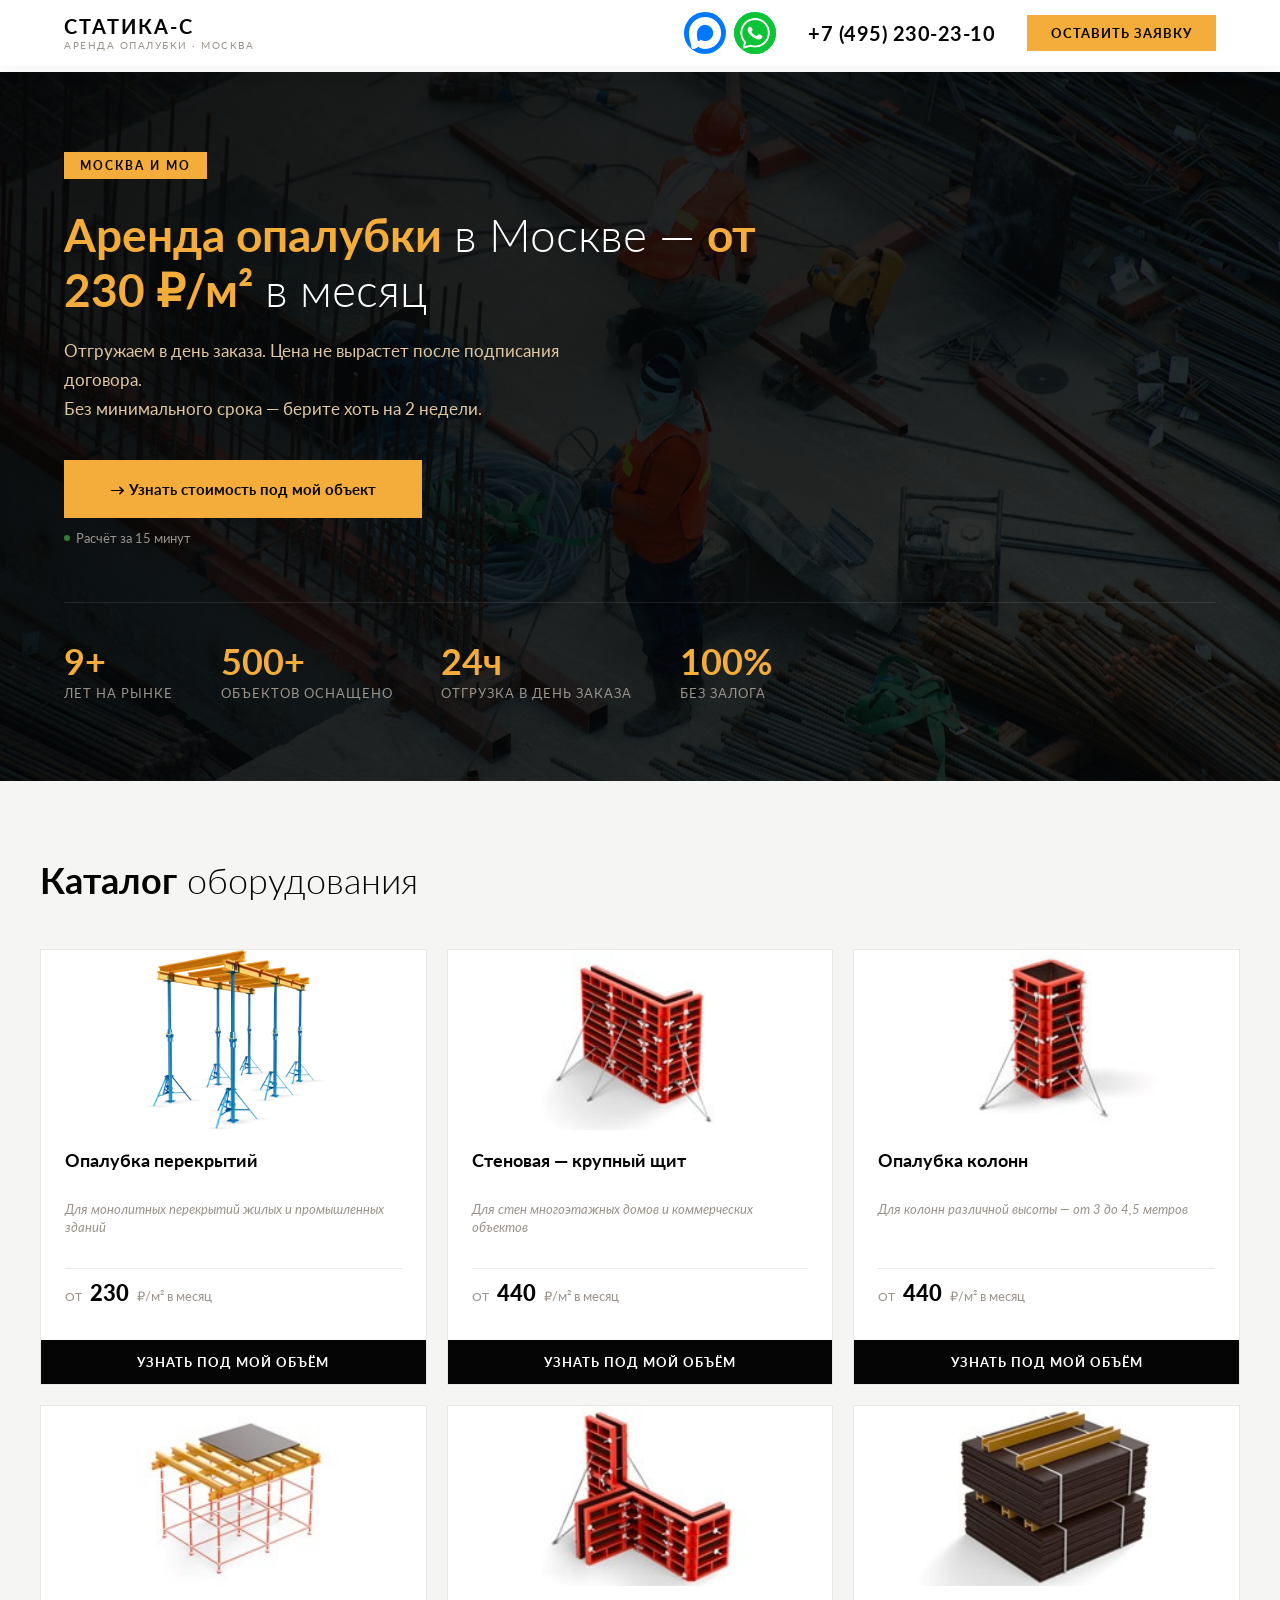
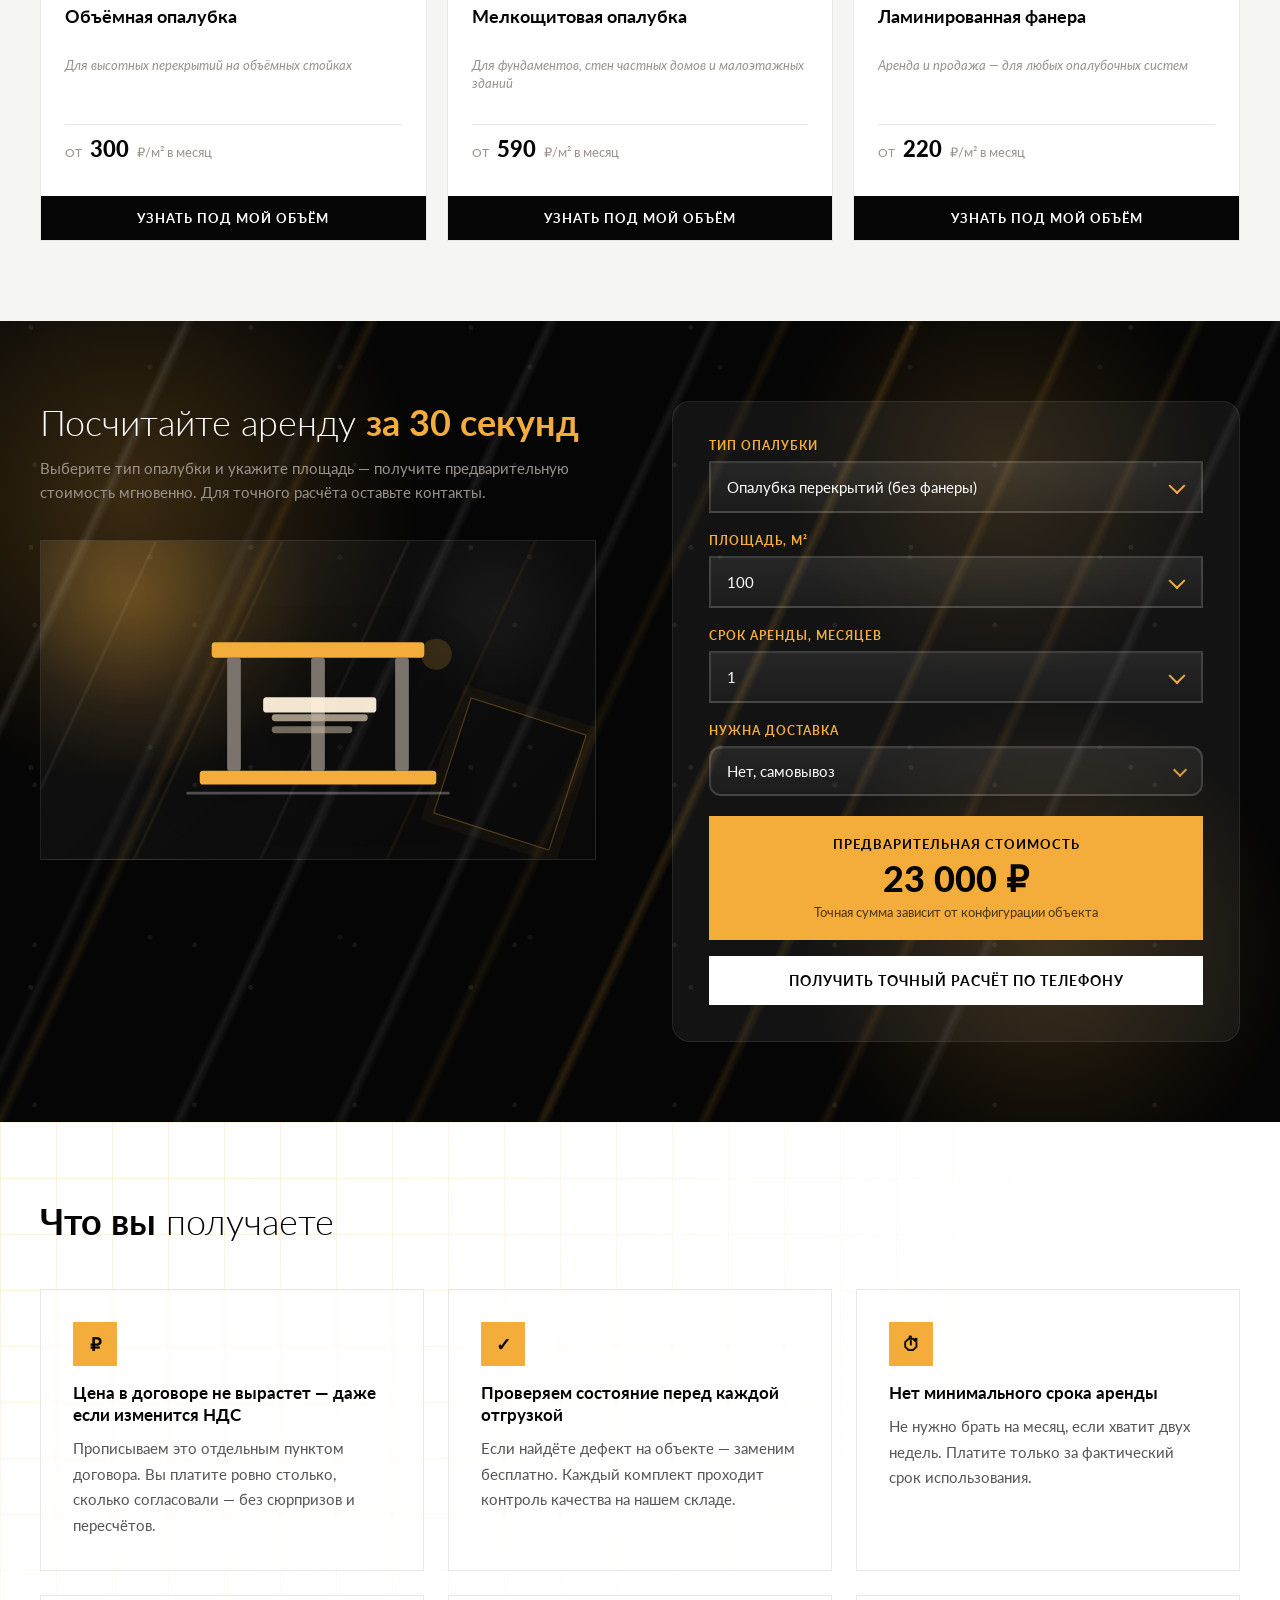
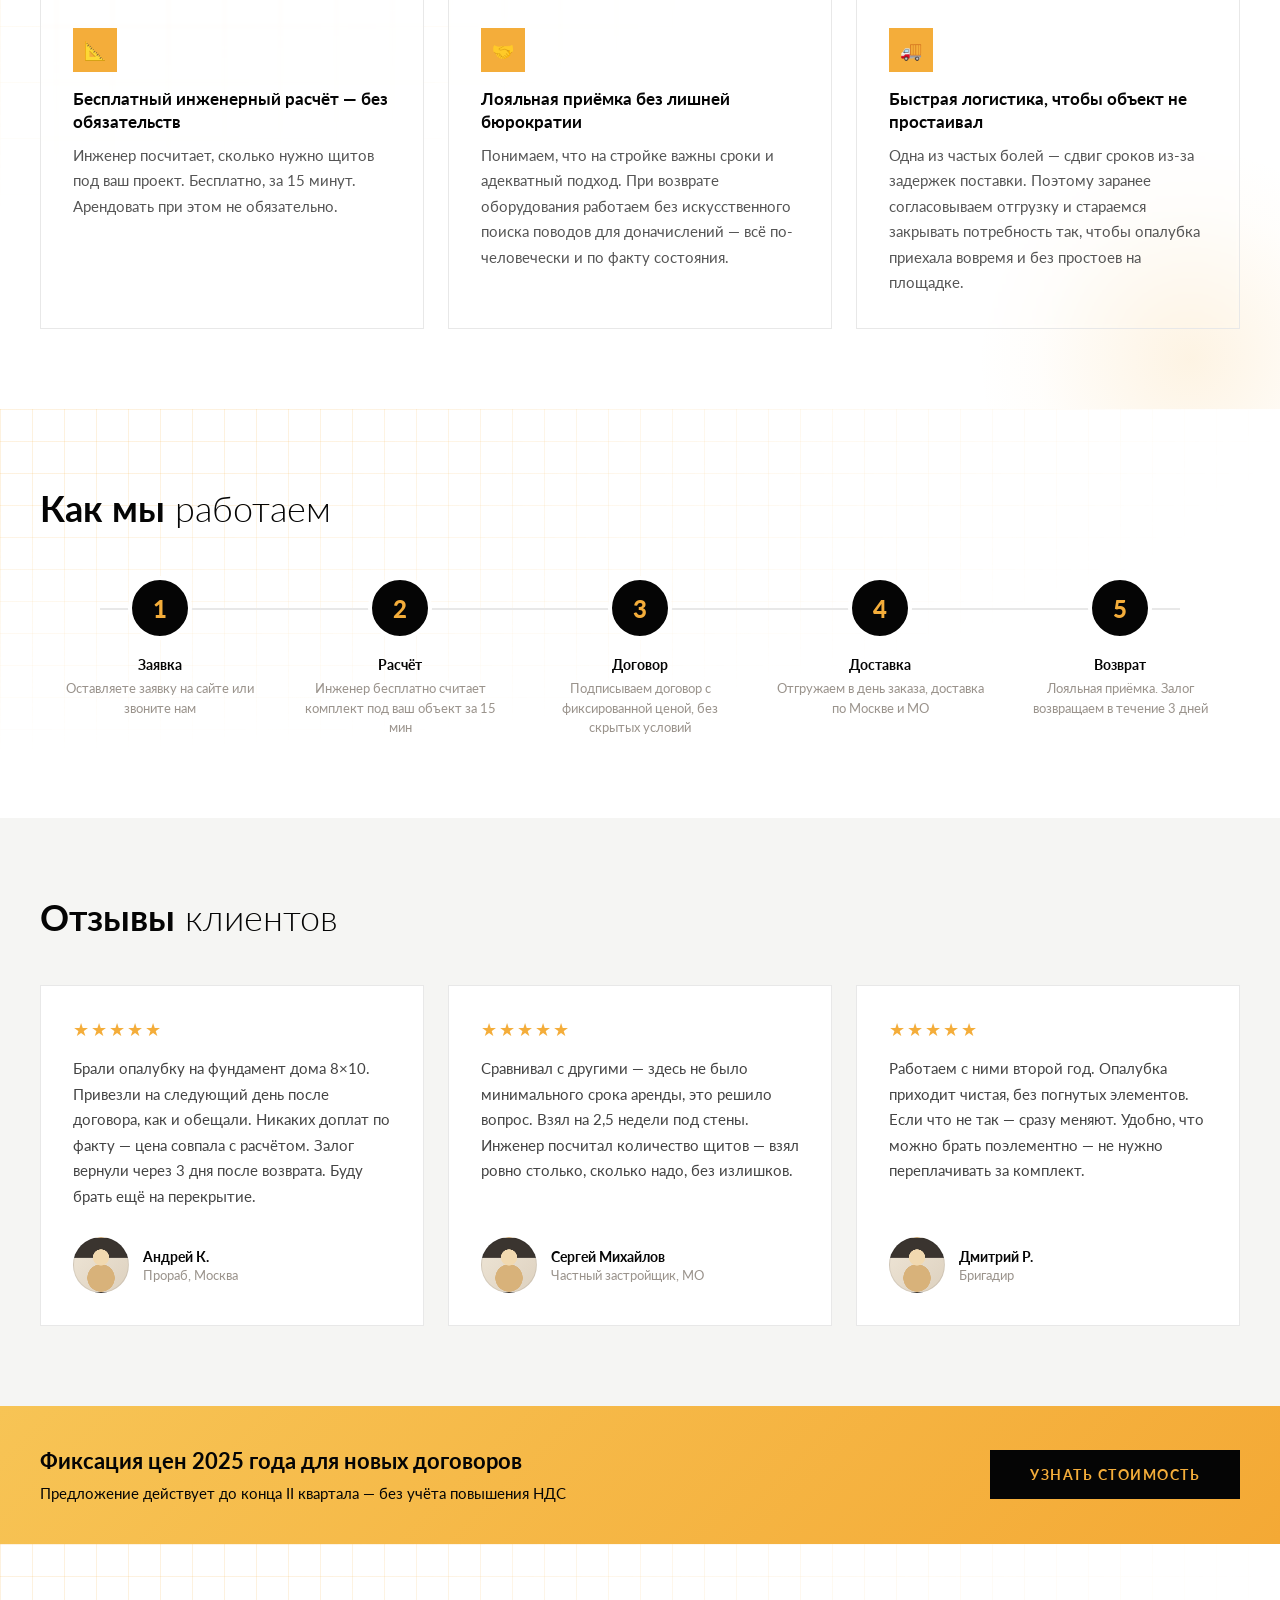
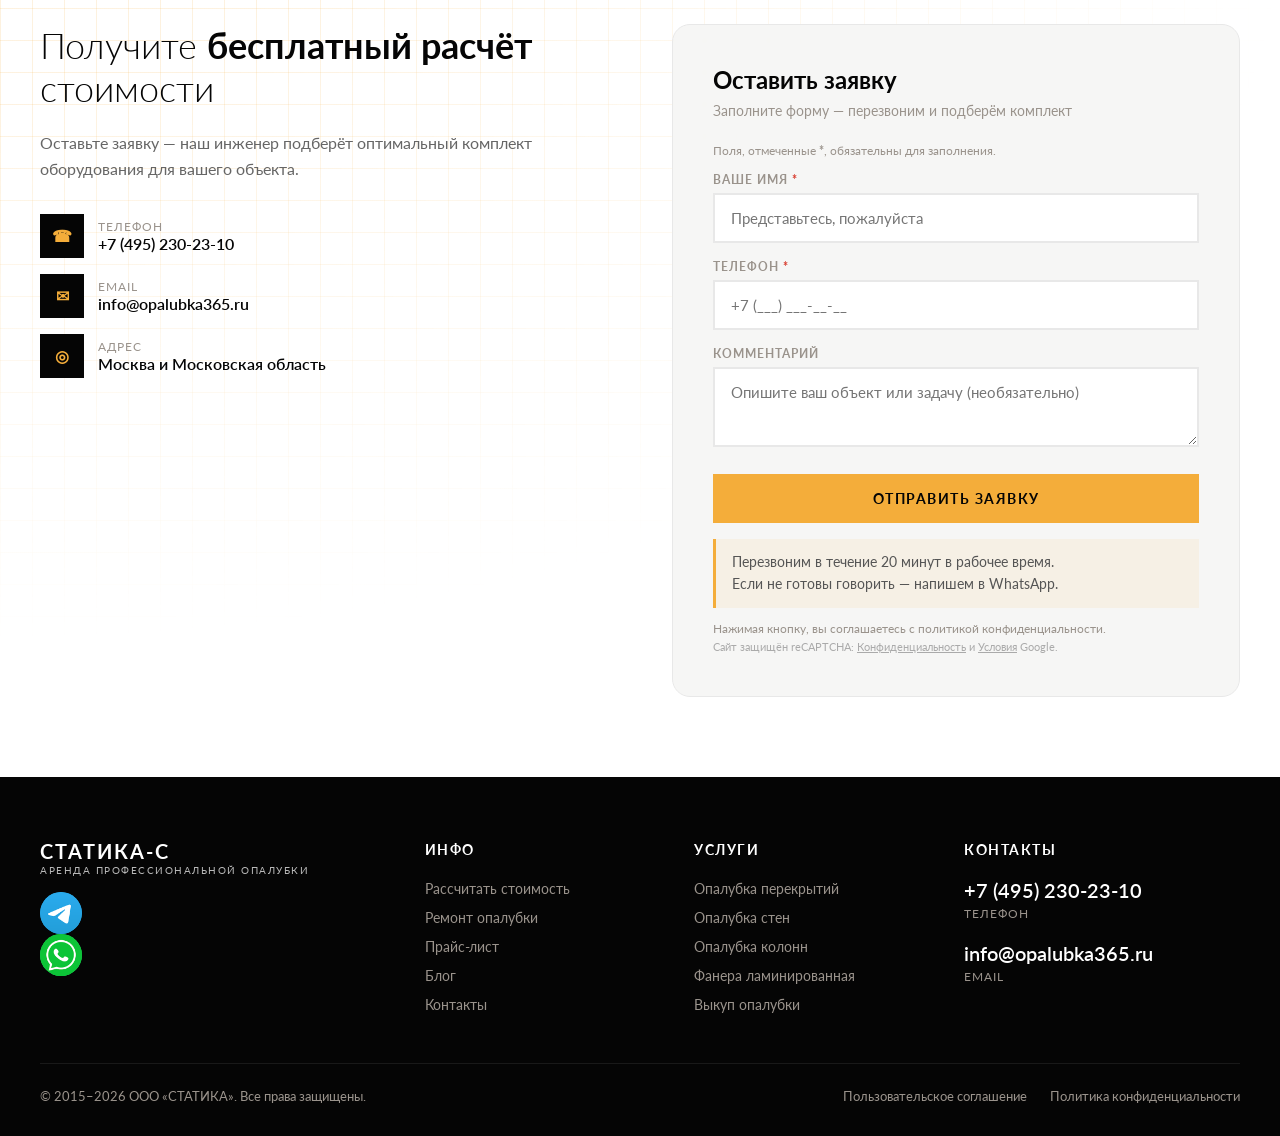
==== commit 0927bef0: "site update" ====
--- a/index.html
+++ b/index.html
@@ -37,8 +37,11 @@
     </a>
     <div class="header-contacts">
       <div class="header-messengers">
-        <a href="#" class="msg-btn tg" title="Telegram" aria-label="Telegram">
+        <!-- <a href="#" class="msg-btn tg" title="Telegram" aria-label="Telegram">
           <img src="img/telegram-logo.png" alt="Telegram">
+        </a> -->
+        <a href="#" class="msg-btn tg" title="MAX" aria-label="MAX">
+          <img src="img/max-logo.png" alt="MAX">
         </a>
         <a href="#" class="msg-btn wa" title="WhatsApp" aria-label="WhatsApp">
           <img src="img/whatsapp-logo.png" alt="WhatsApp">
@@ -64,7 +67,7 @@
       <div><div class="stat-num">9+</div><div class="stat-label">Лет на рынке</div></div>
       <div><div class="stat-num">500+</div><div class="stat-label">Объектов оснащено</div></div>
       <div><div class="stat-num">24ч</div><div class="stat-label">Отгрузка в день заказа</div></div>
-      <div><div class="stat-num">0 ₽</div><div class="stat-label">Залог не требуется</div></div>
+      <div><div class="stat-num">100%</div><div class="stat-label">Без залога</div></div>
     </div>
   </div>
 </section>
@@ -206,17 +209,46 @@
           <option value="440">Опалубка колонн</option>
           <option value="300">Объёмная CUPLOCK (без фанеры)</option>
           <option value="500">Объёмная CUPLOCK (с фанерой)</option>
-        
           </select>
         </div>
       </div>
       <div class="calc-group">
         <label for="calcArea">Площадь, м²</label>
-        <input type="number" id="calcArea" value="100" min="1" max="99999">
+        <div class="custom-select" id="calcAreaCustom">
+          <button type="button" class="custom-select-trigger" aria-haspopup="listbox" aria-expanded="false">100</button>
+          <div class="custom-select-menu" role="listbox">
+            <div class="custom-select-option active" data-value="100" role="option" aria-selected="true">100</div>
+            <div class="custom-select-option" data-value="200" role="option" aria-selected="false">200</div>
+            <div class="custom-select-option" data-value="300" role="option" aria-selected="false">300</div>
+          </div>
+          <select id="calcArea" class="custom-select-native">
+            <option value="100">100</option>
+            <option value="200">200</option>
+            <option value="300">300</option>
+          </select>
+        </div>
       </div>
       <div class="calc-group">
         <label for="calcMonths">Срок аренды, месяцев</label>
-        <input type="number" id="calcMonths" value="1" min="1" max="24">
+        <div class="custom-select" id="calcMonthsCustom">
+          <button type="button" class="custom-select-trigger" aria-haspopup="listbox" aria-expanded="false">1</button>
+          <div class="custom-select-menu" role="listbox">
+            <div class="custom-select-option active" data-value="1" role="option" aria-selected="true">1</div>
+            <div class="custom-select-option" data-value="2" role="option" aria-selected="false">2</div>
+            <div class="custom-select-option" data-value="3" role="option" aria-selected="false">3</div>
+            <div class="custom-select-option" data-value="4" role="option" aria-selected="false">4</div>
+            <div class="custom-select-option" data-value="5" role="option" aria-selected="false">5</div>
+            <div class="custom-select-option" data-value="6" role="option" aria-selected="false">6</div>
+          </div>
+          <select id="calcMonths" class="custom-select-native">
+            <option value="1">1</option>
+            <option value="2">2</option>
+            <option value="3">3</option>
+            <option value="4">4</option>
+            <option value="5">5</option>
+            <option value="6">6</option>
+          </select>
+        </div>
       </div>
 
       <div class="calc-group">
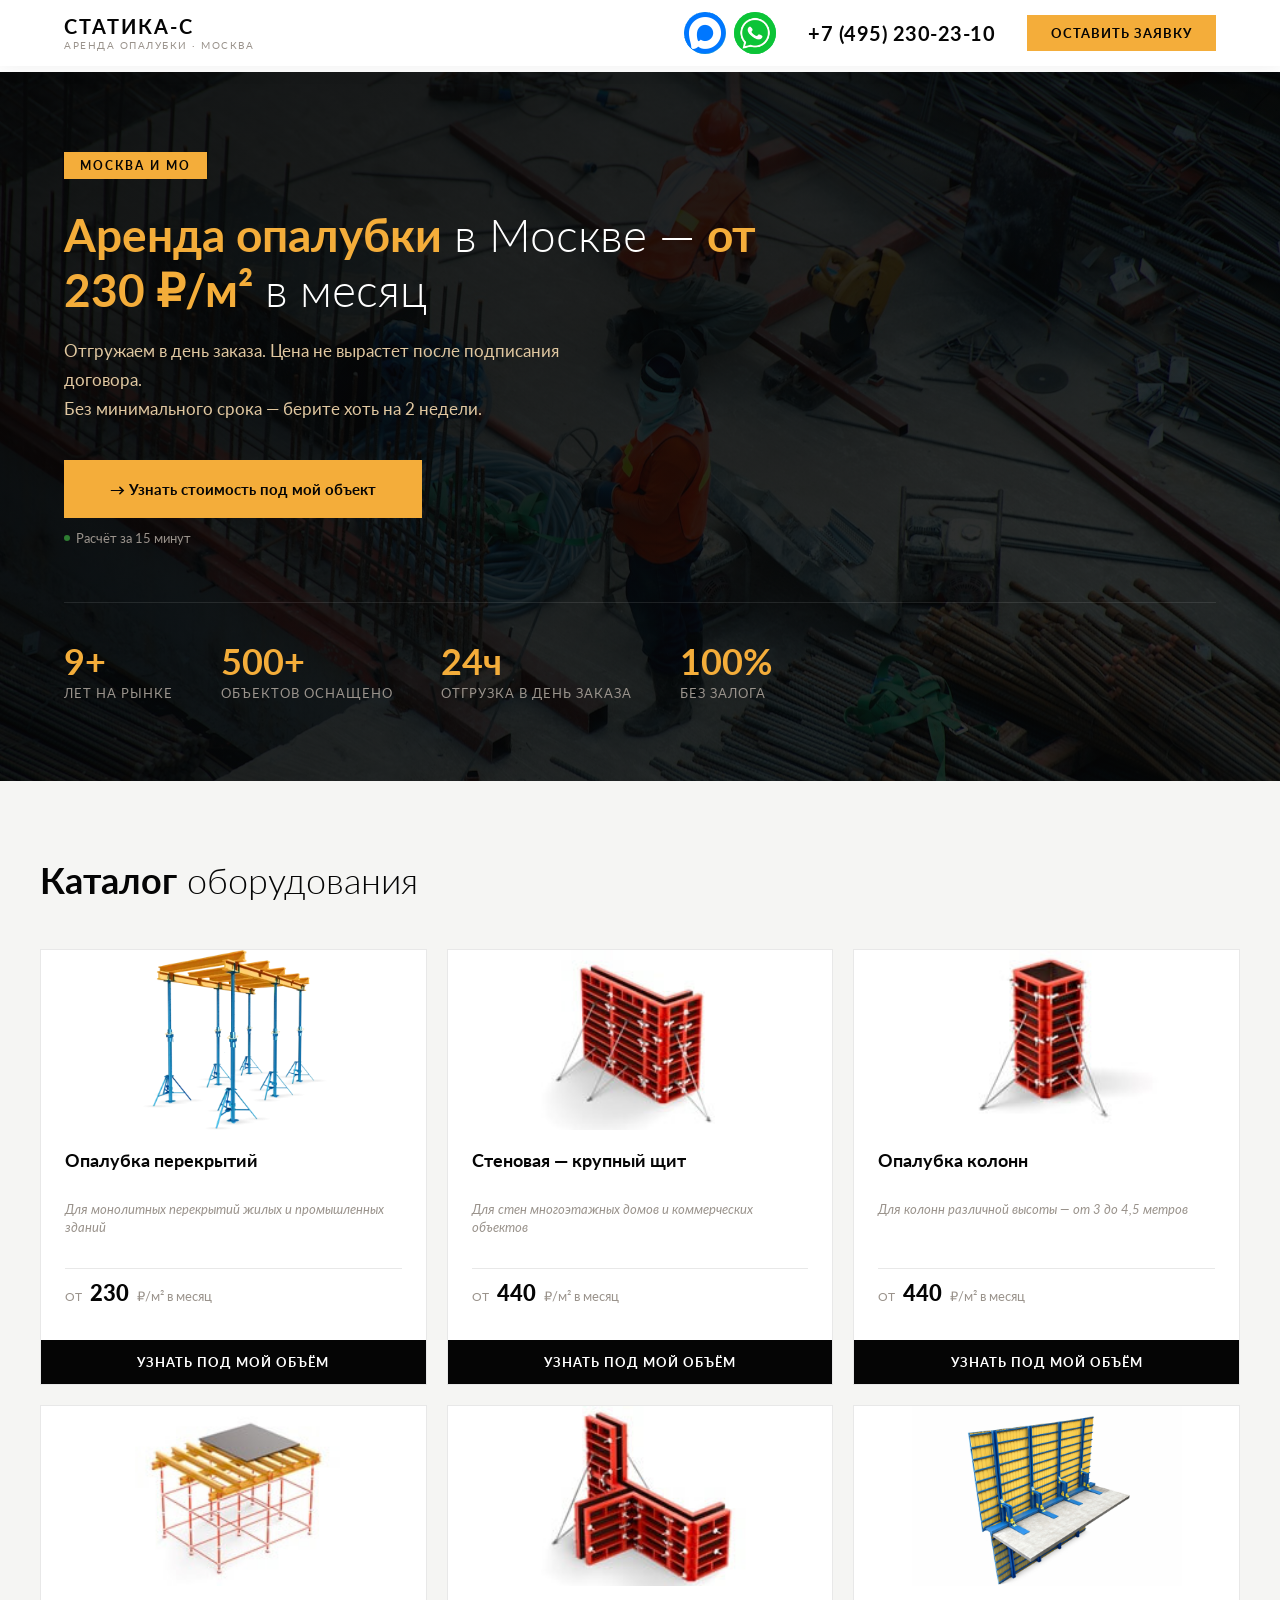
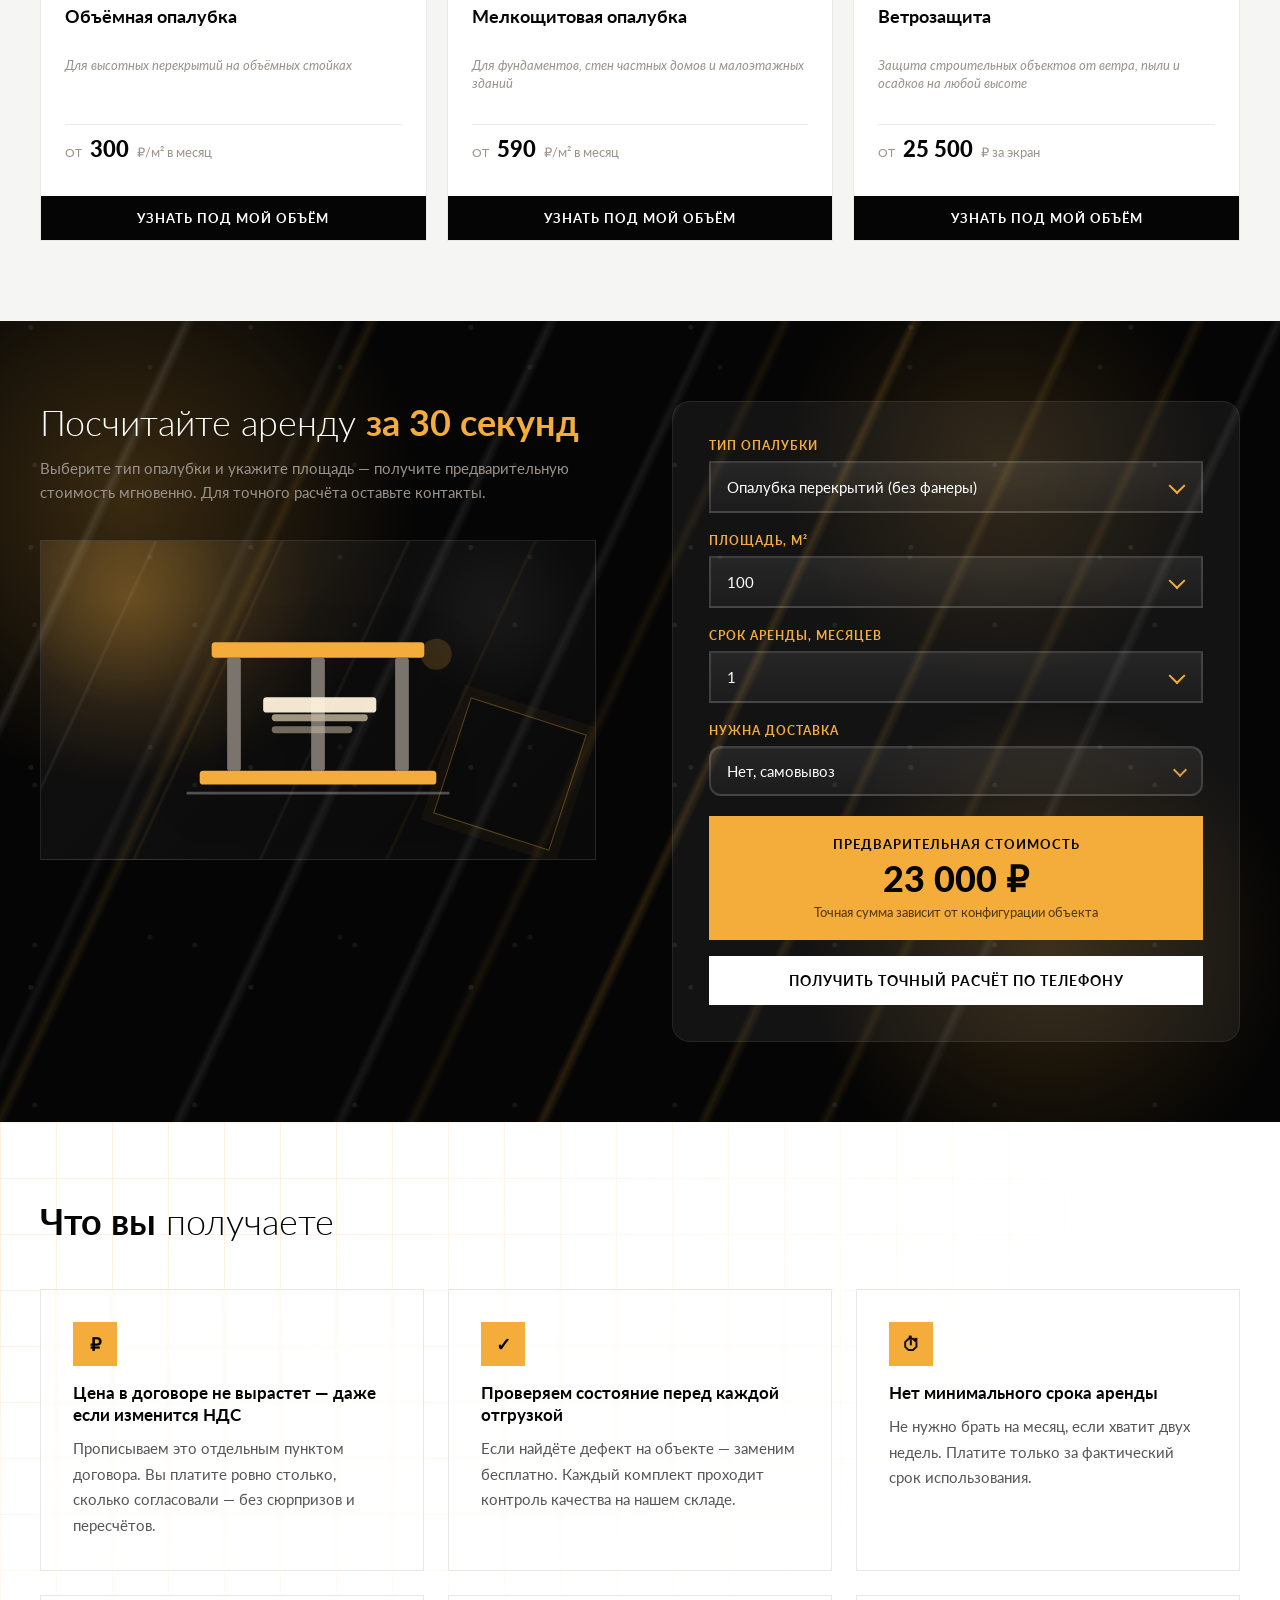
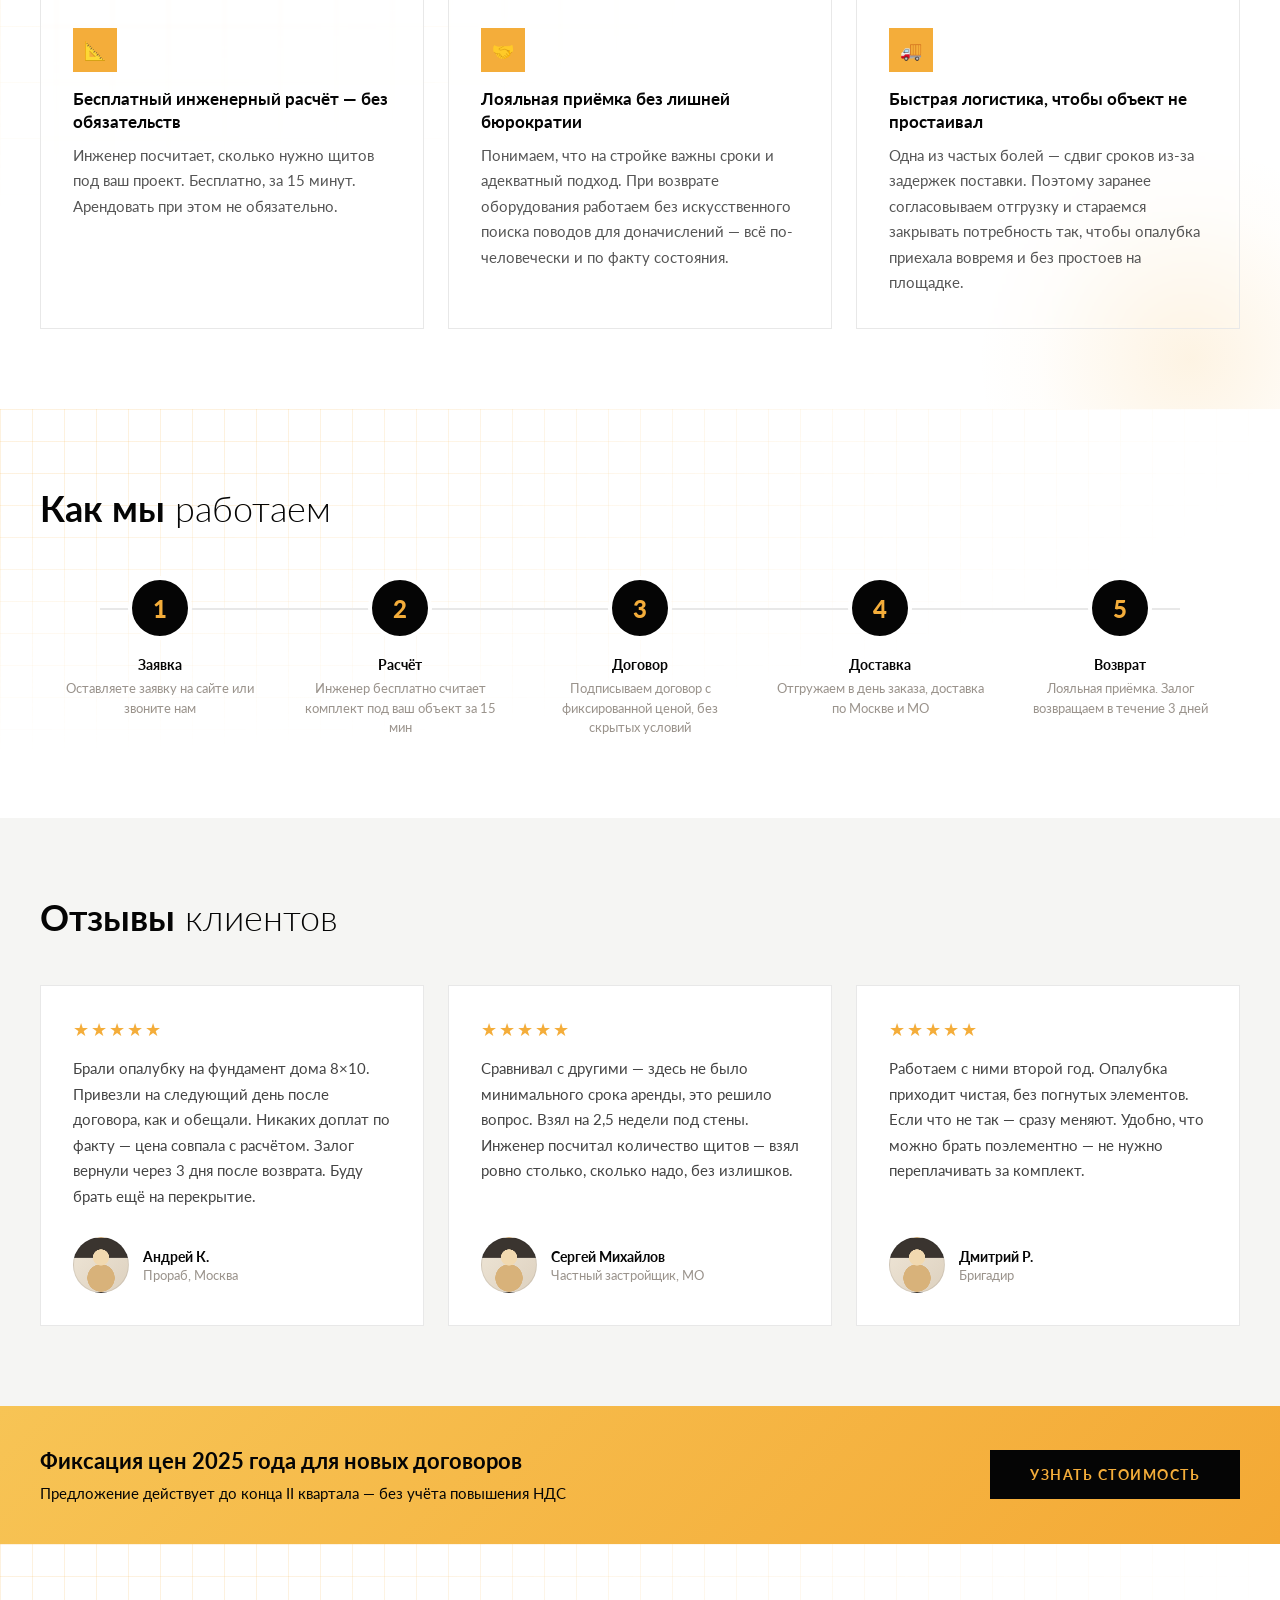
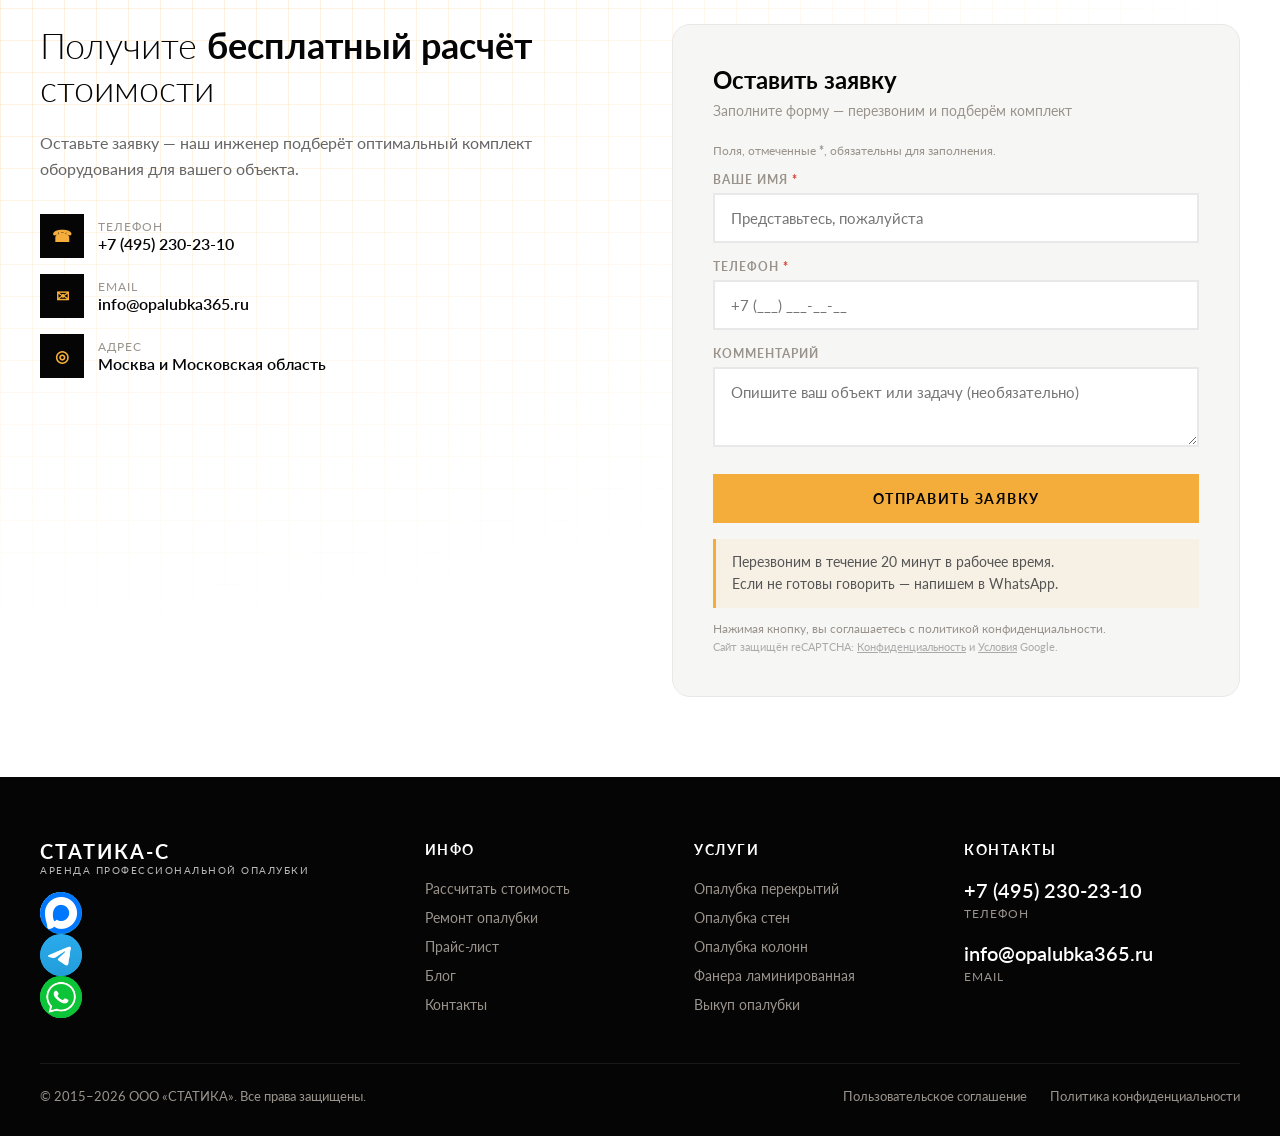
==== commit da2d357d: "update catalog: ветрозащита + MAX в футере - карточка «Ламинированная фанера» → «Ветрозащита» (цена," ====
--- a/index.html
+++ b/index.html
@@ -149,14 +149,14 @@
     </div>
 
     <div class="cat-card reveal-zoom">
-      <div class="cat-img" style="background-image:url('img/catalog/6.jpg');background-size:contain;background-position:center;background-repeat:no-repeat;"></div>
+      <div class="cat-img" style="background-image:url('img/catalog/445.jpg');background-size:contain;background-position:center;background-repeat:no-repeat;"></div>
       <div class="cat-body">
-        <div class="cat-title">Ламинированная фанера</div>
-        <div class="cat-scenario">Аренда и продажа — для любых опалубочных систем</div>
+        <div class="cat-title">Ветрозащита</div>
+        <div class="cat-scenario">Защита строительных объектов от ветра, пыли и осадков на любой высоте</div>
         <div class="cat-price">
           <span class="cat-price-from">от</span>
-          <span class="cat-price-val">220</span>
-          <span class="cat-price-unit">₽/м² в месяц</span>
+          <span class="cat-price-val">25 500</span>
+          <span class="cat-price-unit">₽ за экран</span>
         </div>
       </div>
       <button class="cat-cta">Узнать под мой объём</button>
@@ -459,6 +459,9 @@
           </div>
         </a>
         <div style="margin-top: 16px;">
+          <a href="#" class="msg-btn tg footer-msg" aria-label="MAX">
+            <img src="img/max-logo.png" alt="MAX" loading="lazy">
+          </a>
           <a href="#" class="msg-btn tg footer-msg" aria-label="Telegram">
             <img src="img/telegram-logo.png" alt="Telegram" loading="lazy">
           </a>
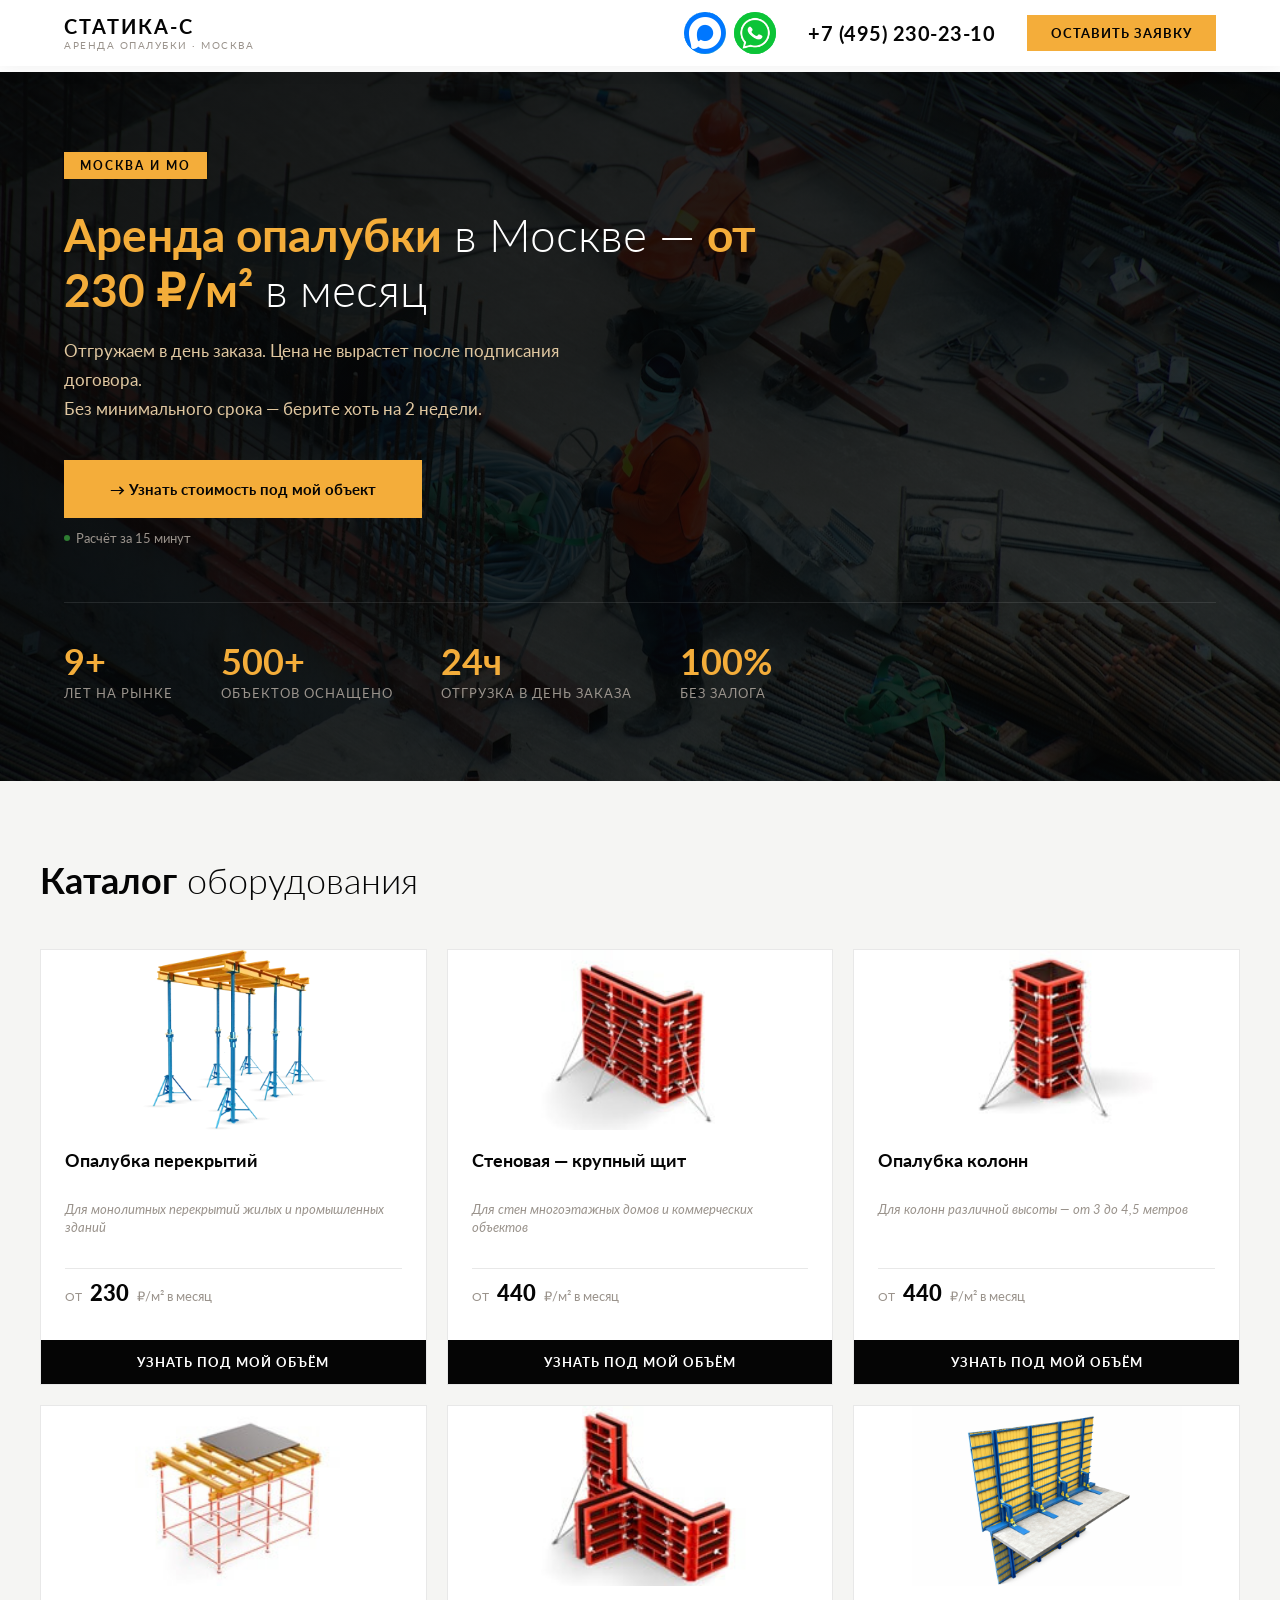
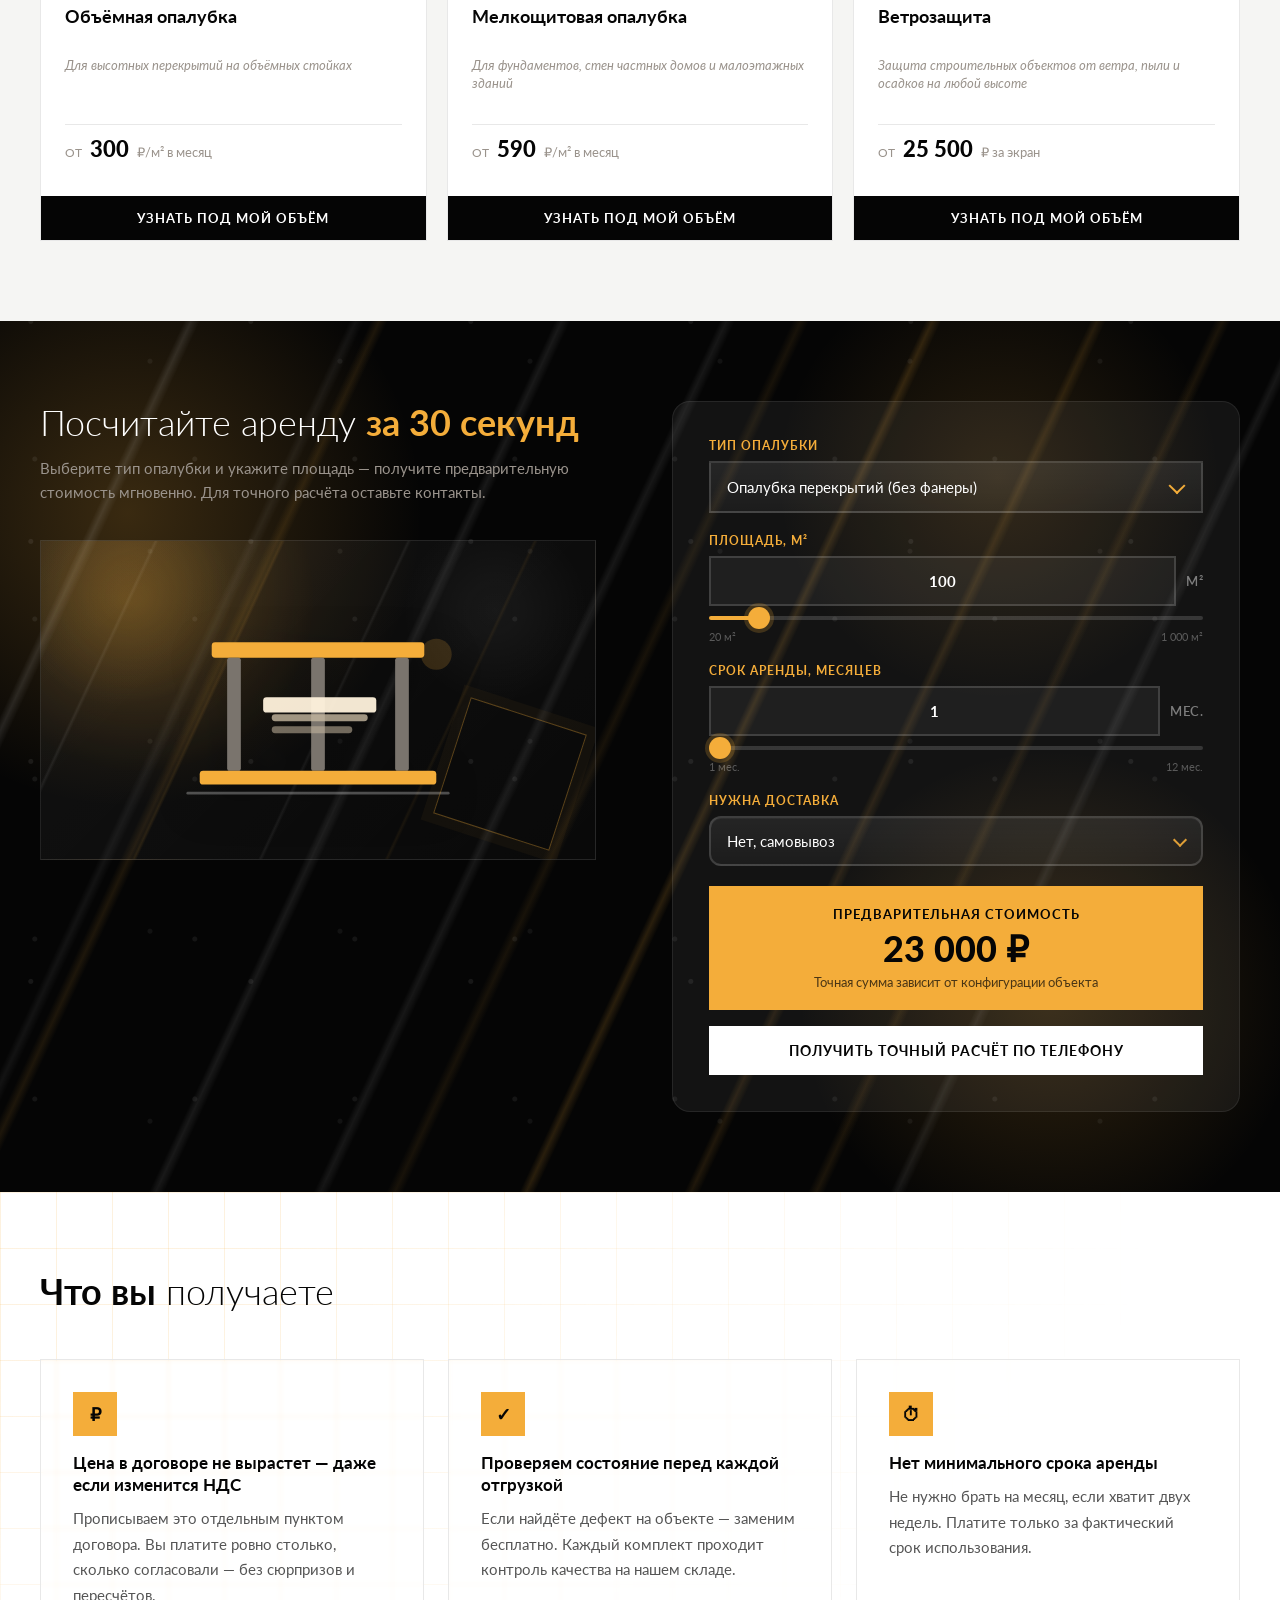
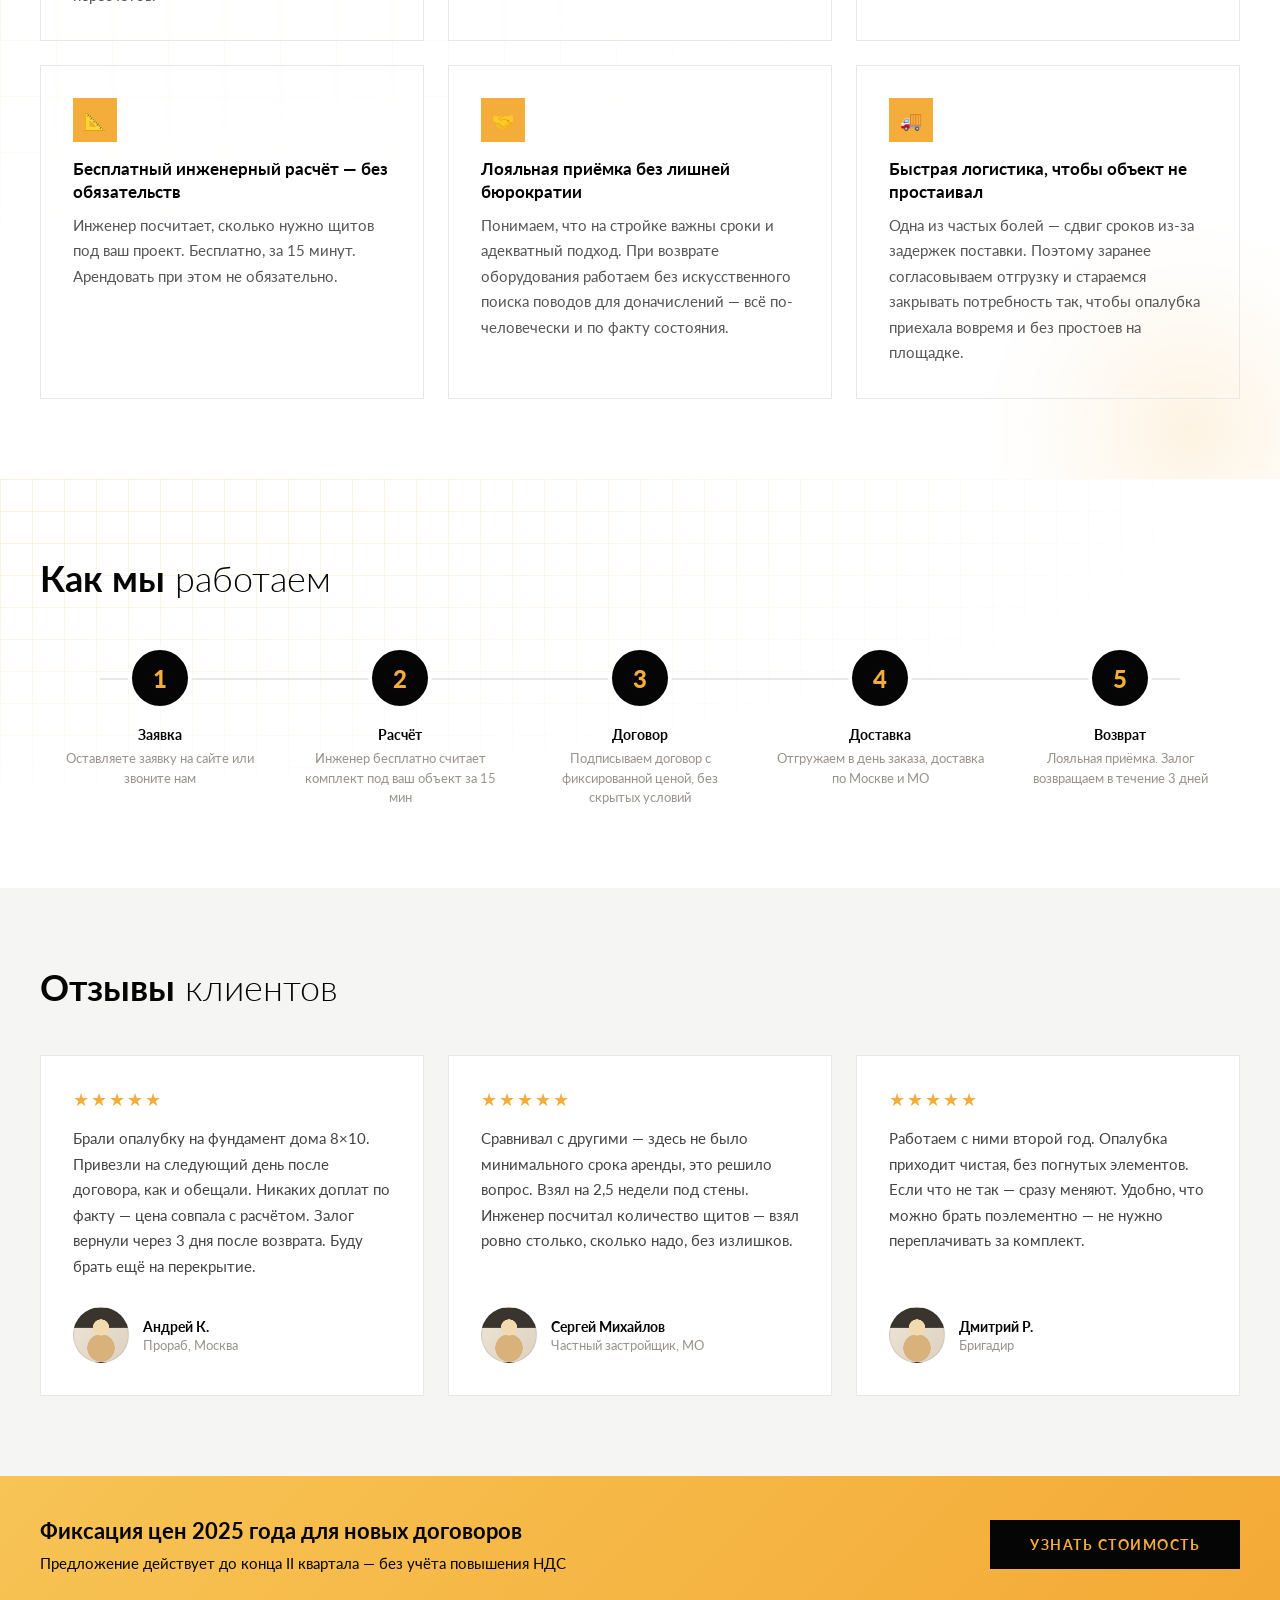
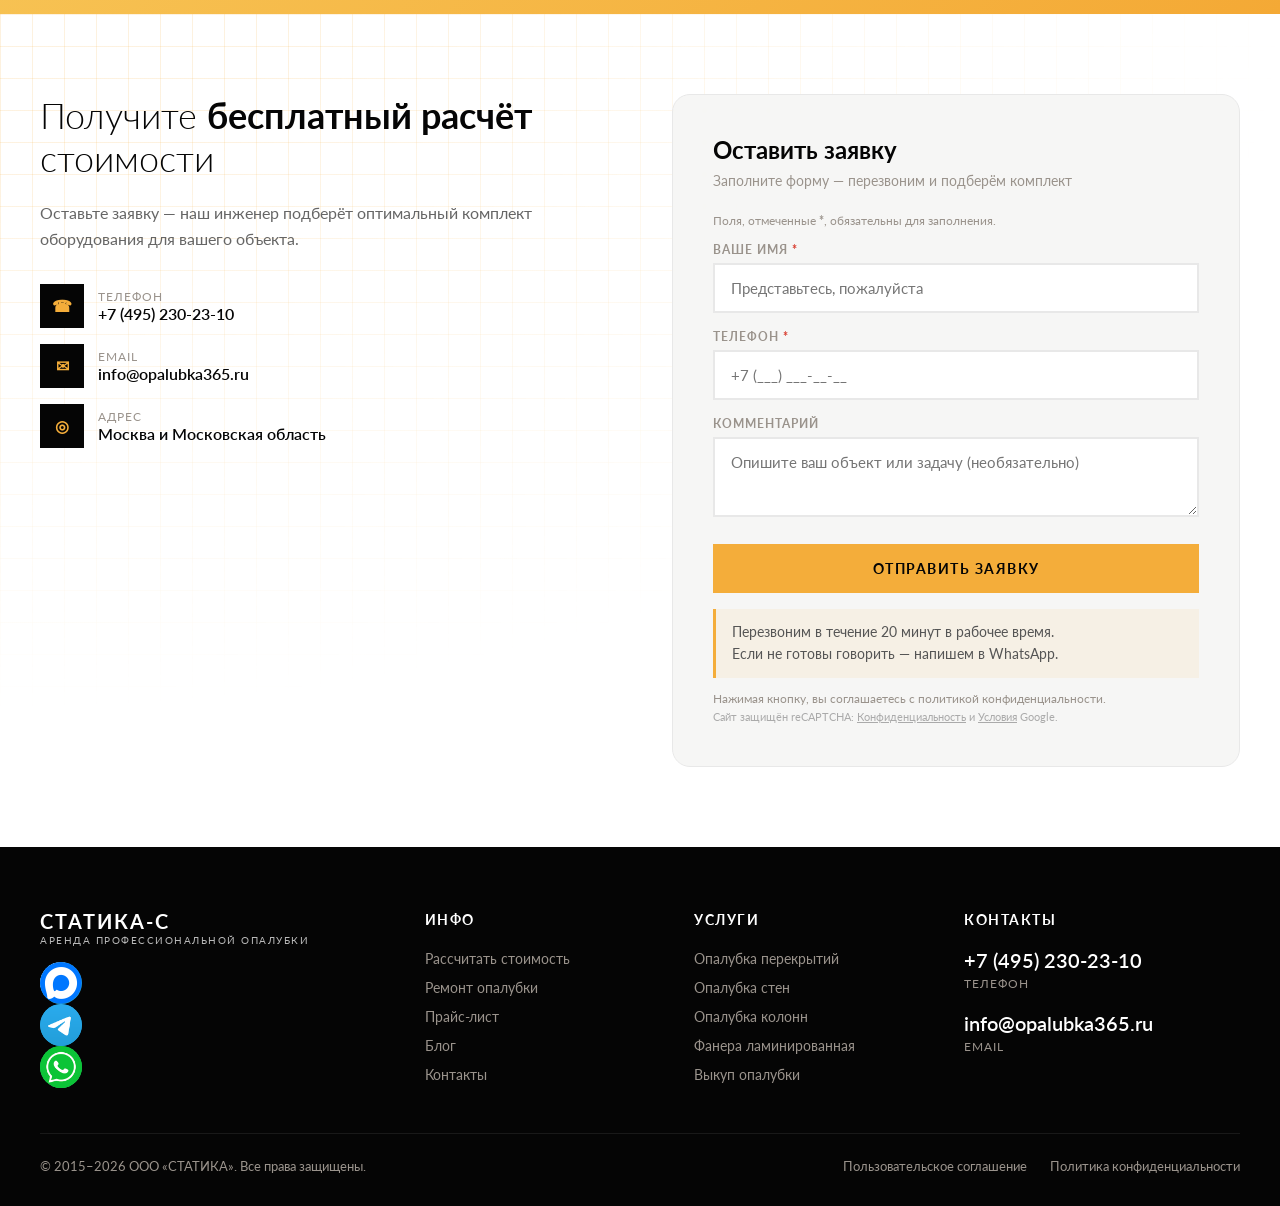
==== commit 7e87aaf5: "calc: площадь и срок — ползунки с ручным вводом - Площадь: range 20–1000 м² шаг 20, ввод произвольно" ====
--- a/index.html
+++ b/index.html
@@ -214,40 +214,24 @@
       </div>
       <div class="calc-group">
         <label for="calcArea">Площадь, м²</label>
-        <div class="custom-select" id="calcAreaCustom">
-          <button type="button" class="custom-select-trigger" aria-haspopup="listbox" aria-expanded="false">100</button>
-          <div class="custom-select-menu" role="listbox">
-            <div class="custom-select-option active" data-value="100" role="option" aria-selected="true">100</div>
-            <div class="custom-select-option" data-value="200" role="option" aria-selected="false">200</div>
-            <div class="custom-select-option" data-value="300" role="option" aria-selected="false">300</div>
-          </div>
-          <select id="calcArea" class="custom-select-native">
-            <option value="100">100</option>
-            <option value="200">200</option>
-            <option value="300">300</option>
-          </select>
+        <div class="calc-slider-wrap">
+          <div class="calc-slider-top">
+            <input type="number" id="calcAreaNum" class="calc-num-input" min="20" max="1000" value="100" aria-label="Площадь в м²">
+            <span class="calc-num-unit">м²</span>
+          </div>
+          <input type="range" id="calcArea" class="calc-range" min="20" max="1000" step="20" value="100">
+          <div class="calc-slider-limits"><span>20 м²</span><span>1 000 м²</span></div>
         </div>
       </div>
       <div class="calc-group">
         <label for="calcMonths">Срок аренды, месяцев</label>
-        <div class="custom-select" id="calcMonthsCustom">
-          <button type="button" class="custom-select-trigger" aria-haspopup="listbox" aria-expanded="false">1</button>
-          <div class="custom-select-menu" role="listbox">
-            <div class="custom-select-option active" data-value="1" role="option" aria-selected="true">1</div>
-            <div class="custom-select-option" data-value="2" role="option" aria-selected="false">2</div>
-            <div class="custom-select-option" data-value="3" role="option" aria-selected="false">3</div>
-            <div class="custom-select-option" data-value="4" role="option" aria-selected="false">4</div>
-            <div class="custom-select-option" data-value="5" role="option" aria-selected="false">5</div>
-            <div class="custom-select-option" data-value="6" role="option" aria-selected="false">6</div>
-          </div>
-          <select id="calcMonths" class="custom-select-native">
-            <option value="1">1</option>
-            <option value="2">2</option>
-            <option value="3">3</option>
-            <option value="4">4</option>
-            <option value="5">5</option>
-            <option value="6">6</option>
-          </select>
+        <div class="calc-slider-wrap">
+          <div class="calc-slider-top">
+            <input type="number" id="calcMonthsNum" class="calc-num-input" min="1" max="12" value="1" aria-label="Срок аренды в месяцах">
+            <span class="calc-num-unit">мес.</span>
+          </div>
+          <input type="range" id="calcMonths" class="calc-range" min="1" max="12" step="1" value="1">
+          <div class="calc-slider-limits"><span>1 мес.</span><span>12 мес.</span></div>
         </div>
       </div>
 
--- a/css/style.css
+++ b/css/style.css
@@ -347,6 +347,43 @@
   opacity: 0.9;
 }
 .calc-group select:focus, .calc-group input:focus { border-color: var(--gold); }
+
+/* ═══ CALC SLIDERS ═══ */
+.calc-slider-wrap { display: flex; flex-direction: column; gap: 10px; }
+.calc-slider-top { display: flex; align-items: center; gap: 10px; }
+.calc-num-input {
+  width: 96px; padding: 10px 12px;
+  border: 2px solid rgba(255,255,255,0.15);
+  background: rgba(255,255,255,0.05); color: var(--white);
+  font-size: 20px; font-weight: 700; font-family: inherit;
+  text-align: center; outline: none; border-radius: 0;
+  -moz-appearance: textfield; transition: border-color 0.2s;
+}
+.calc-num-input::-webkit-inner-spin-button,
+.calc-num-input::-webkit-outer-spin-button { -webkit-appearance: none; margin: 0; }
+.calc-num-input:focus { border-color: var(--gold); }
+.calc-num-unit { color: rgba(255,255,255,0.45); font-size: 13px; font-weight: 600; text-transform: uppercase; letter-spacing: 0.5px; }
+.calc-slider-limits { display: flex; justify-content: space-between; font-size: 11px; color: rgba(255,255,255,0.3); }
+
+.calc-range {
+  -webkit-appearance: none; appearance: none;
+  width: 100%; height: 4px; border-radius: 2px; outline: none; cursor: pointer;
+  background: linear-gradient(to right, var(--gold) var(--val, 8%), rgba(255,255,255,0.15) var(--val, 8%));
+}
+.calc-range::-webkit-slider-thumb {
+  -webkit-appearance: none;
+  width: 22px; height: 22px; border-radius: 50%;
+  background: var(--gold); cursor: pointer;
+  box-shadow: 0 0 0 4px rgba(244,173,58,0.2);
+  transition: box-shadow 0.2s;
+}
+.calc-range::-webkit-slider-thumb:hover { box-shadow: 0 0 0 7px rgba(244,173,58,0.18); }
+.calc-range::-moz-range-thumb {
+  width: 22px; height: 22px; border-radius: 50%;
+  background: var(--gold); cursor: pointer; border: none;
+  box-shadow: 0 0 0 4px rgba(244,173,58,0.2);
+}
+.calc-range::-moz-range-track { height: 4px; border-radius: 2px; background: rgba(255,255,255,0.15); }
 
 .calc-result {
   background: var(--gold); color: var(--black); padding: 20px 24px;
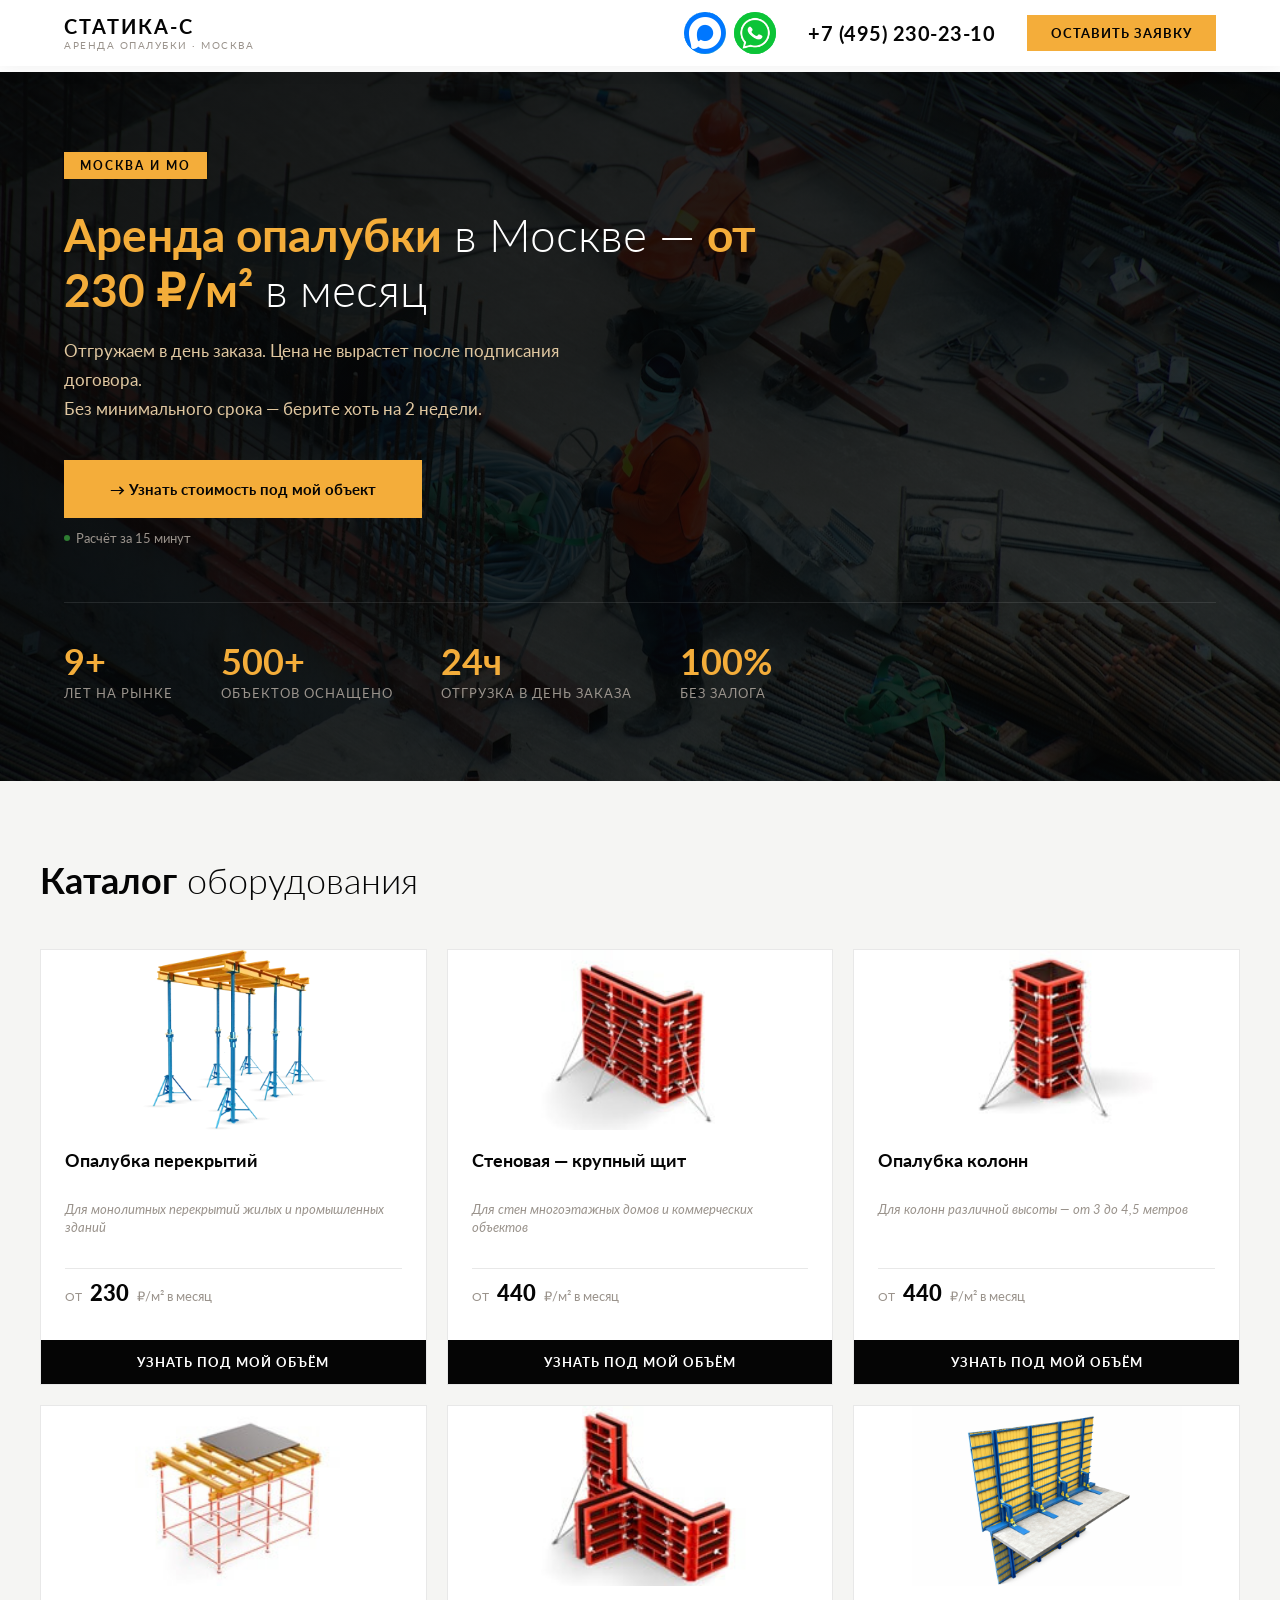
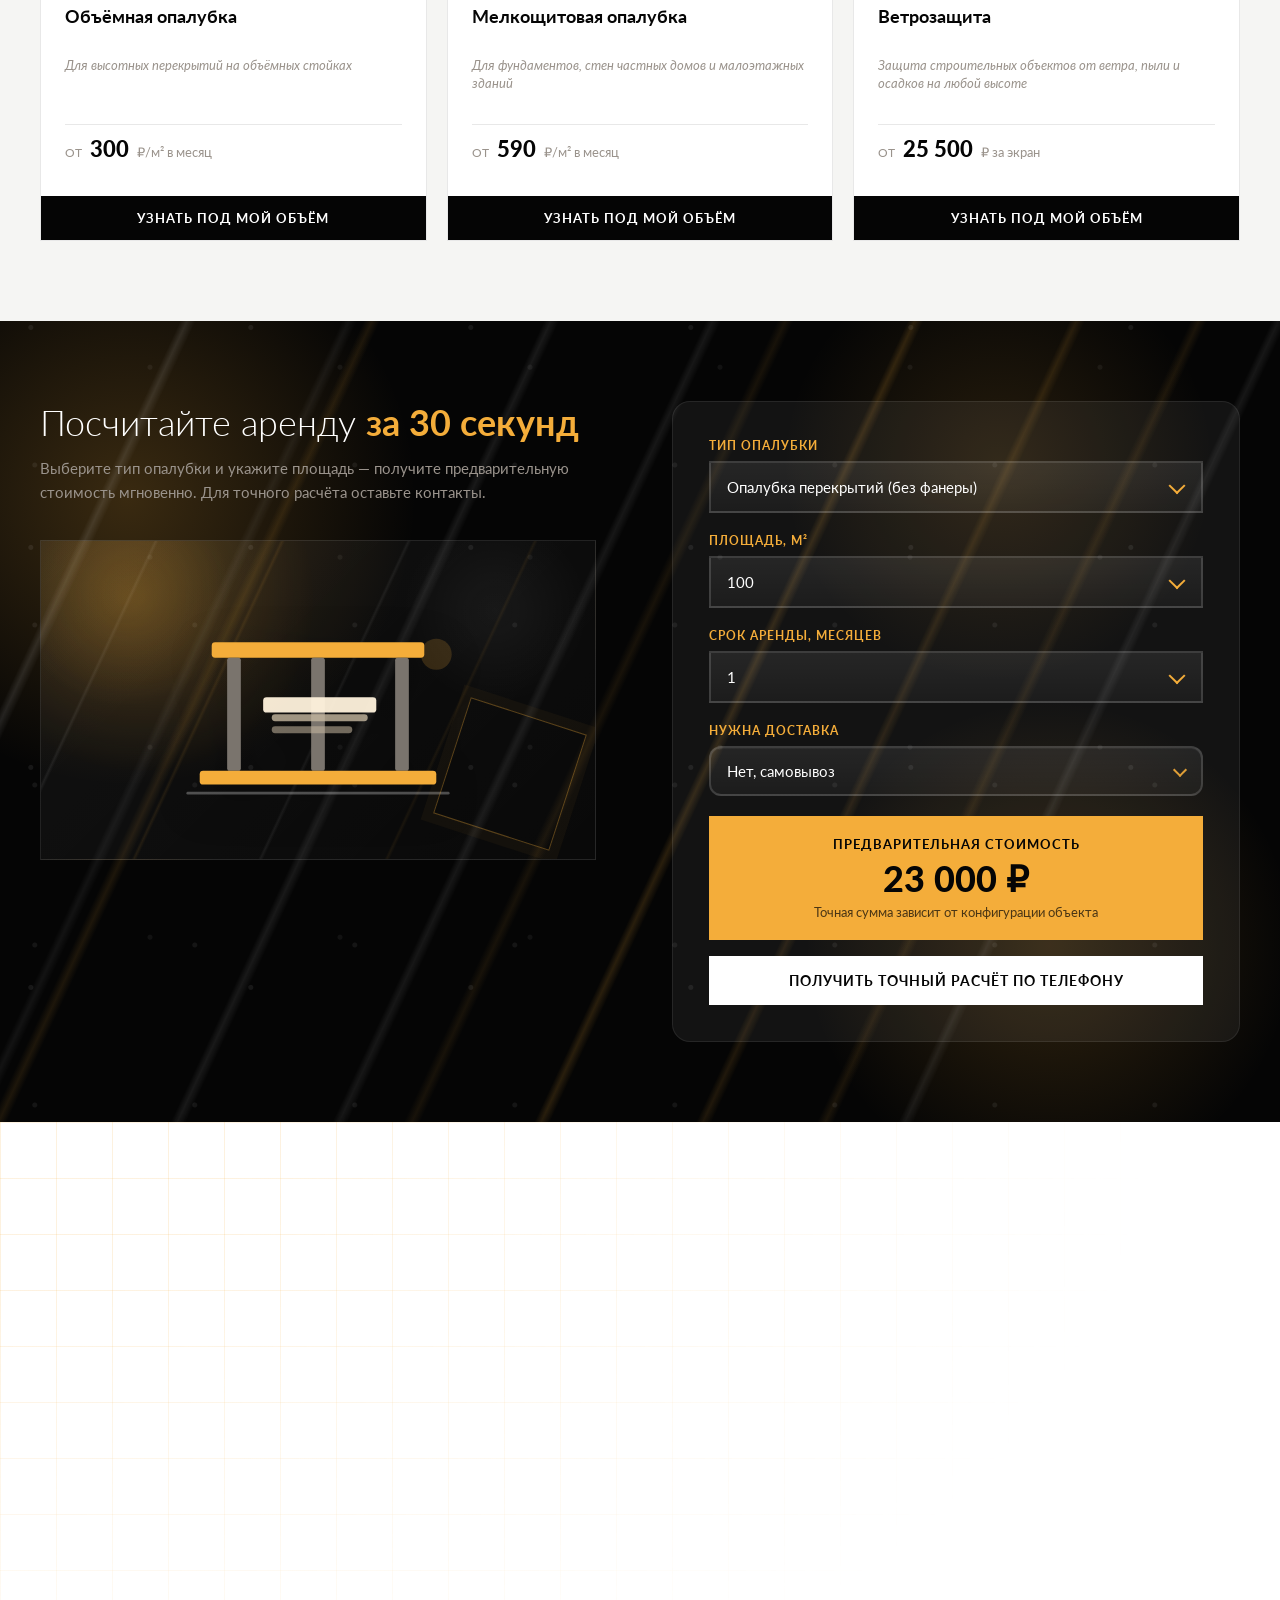
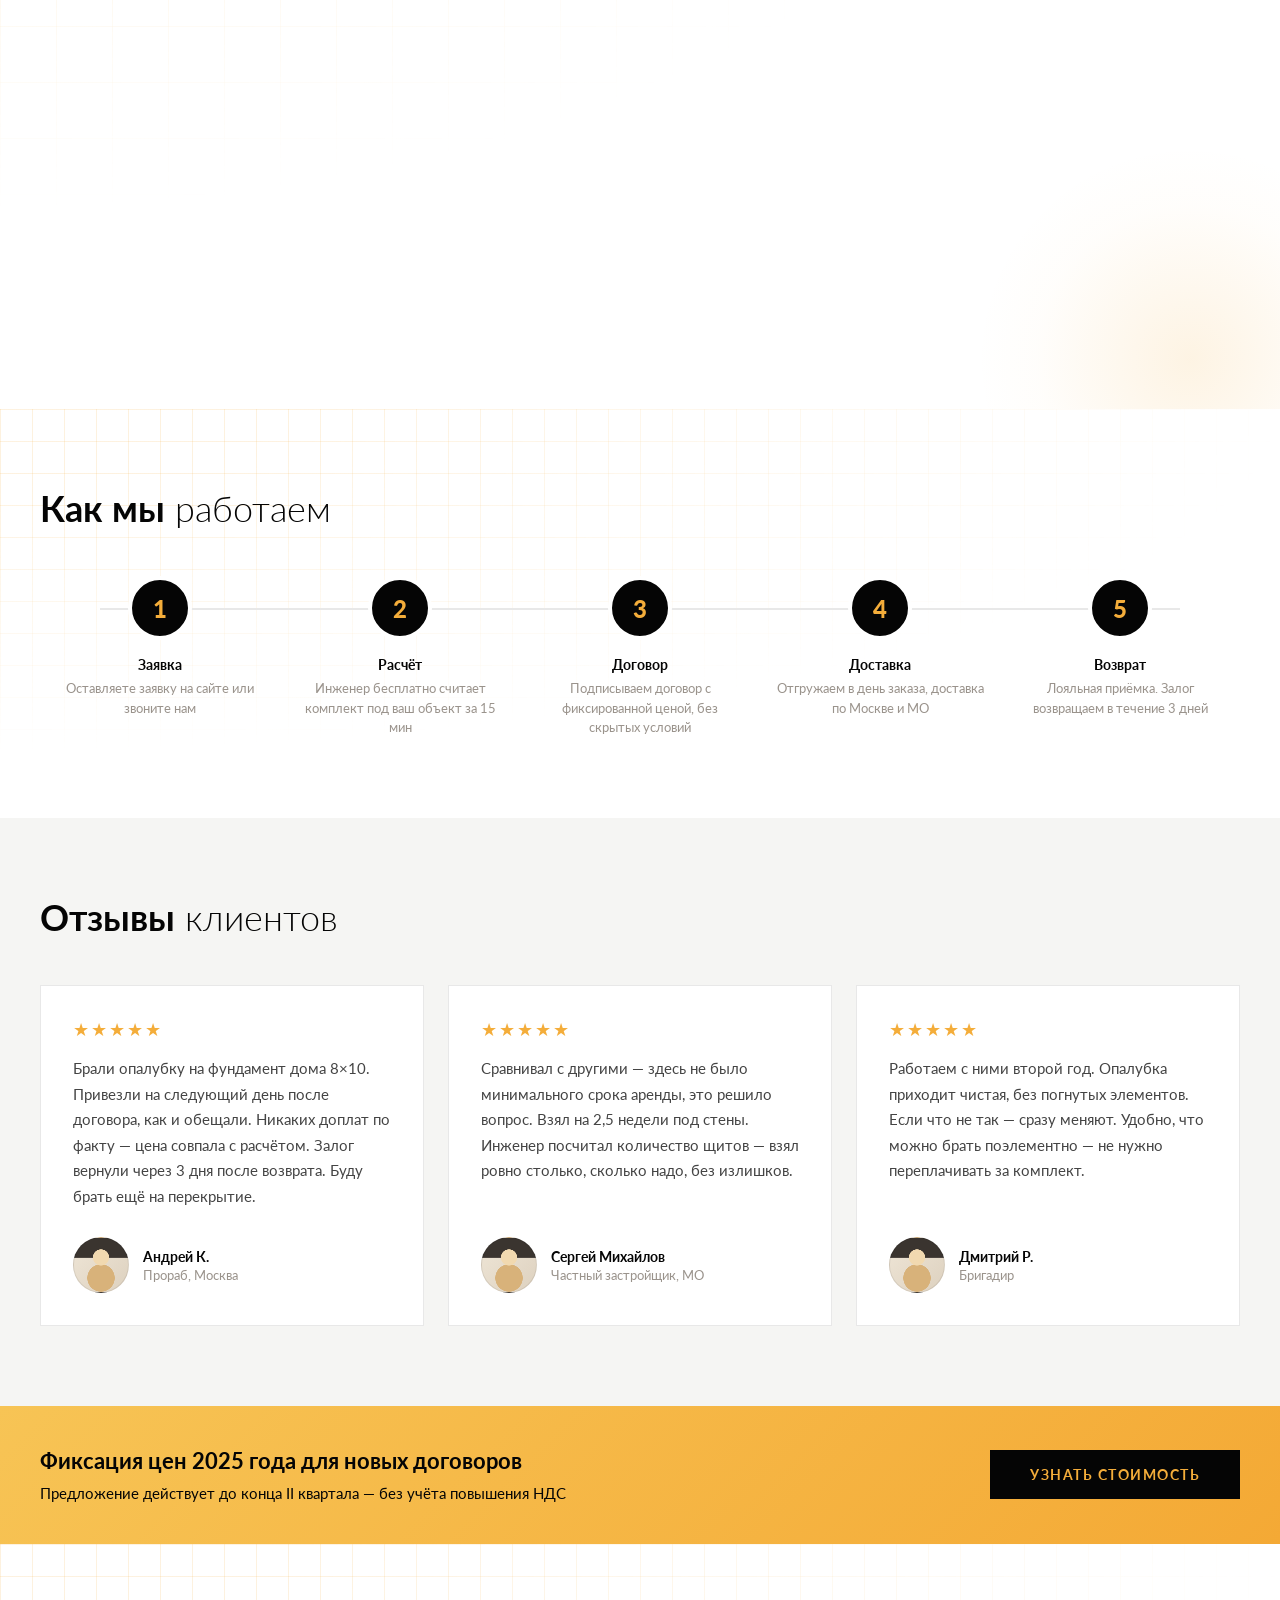
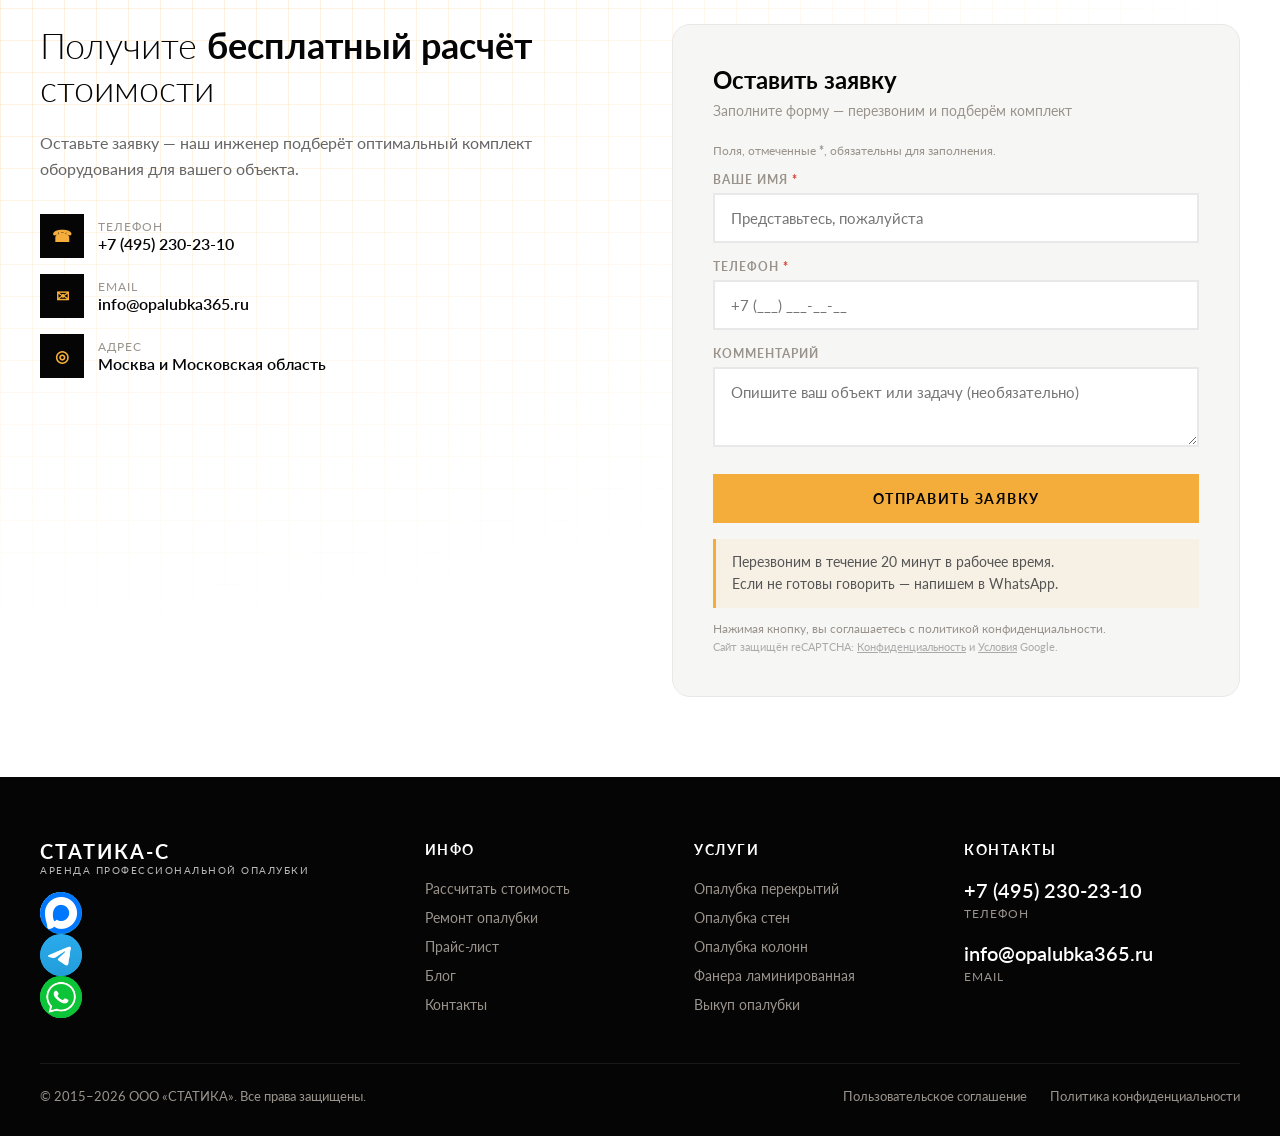
==== commit 6d00a2ff: "Revert "calc: площадь и срок — ползунки с ручным вводом" This reverts commit 7e87aaf5217ec8b8a12fd65" ====
--- a/index.html
+++ b/index.html
@@ -214,24 +214,40 @@
       </div>
       <div class="calc-group">
         <label for="calcArea">Площадь, м²</label>
-        <div class="calc-slider-wrap">
-          <div class="calc-slider-top">
-            <input type="number" id="calcAreaNum" class="calc-num-input" min="20" max="1000" value="100" aria-label="Площадь в м²">
-            <span class="calc-num-unit">м²</span>
-          </div>
-          <input type="range" id="calcArea" class="calc-range" min="20" max="1000" step="20" value="100">
-          <div class="calc-slider-limits"><span>20 м²</span><span>1 000 м²</span></div>
+        <div class="custom-select" id="calcAreaCustom">
+          <button type="button" class="custom-select-trigger" aria-haspopup="listbox" aria-expanded="false">100</button>
+          <div class="custom-select-menu" role="listbox">
+            <div class="custom-select-option active" data-value="100" role="option" aria-selected="true">100</div>
+            <div class="custom-select-option" data-value="200" role="option" aria-selected="false">200</div>
+            <div class="custom-select-option" data-value="300" role="option" aria-selected="false">300</div>
+          </div>
+          <select id="calcArea" class="custom-select-native">
+            <option value="100">100</option>
+            <option value="200">200</option>
+            <option value="300">300</option>
+          </select>
         </div>
       </div>
       <div class="calc-group">
         <label for="calcMonths">Срок аренды, месяцев</label>
-        <div class="calc-slider-wrap">
-          <div class="calc-slider-top">
-            <input type="number" id="calcMonthsNum" class="calc-num-input" min="1" max="12" value="1" aria-label="Срок аренды в месяцах">
-            <span class="calc-num-unit">мес.</span>
-          </div>
-          <input type="range" id="calcMonths" class="calc-range" min="1" max="12" step="1" value="1">
-          <div class="calc-slider-limits"><span>1 мес.</span><span>12 мес.</span></div>
+        <div class="custom-select" id="calcMonthsCustom">
+          <button type="button" class="custom-select-trigger" aria-haspopup="listbox" aria-expanded="false">1</button>
+          <div class="custom-select-menu" role="listbox">
+            <div class="custom-select-option active" data-value="1" role="option" aria-selected="true">1</div>
+            <div class="custom-select-option" data-value="2" role="option" aria-selected="false">2</div>
+            <div class="custom-select-option" data-value="3" role="option" aria-selected="false">3</div>
+            <div class="custom-select-option" data-value="4" role="option" aria-selected="false">4</div>
+            <div class="custom-select-option" data-value="5" role="option" aria-selected="false">5</div>
+            <div class="custom-select-option" data-value="6" role="option" aria-selected="false">6</div>
+          </div>
+          <select id="calcMonths" class="custom-select-native">
+            <option value="1">1</option>
+            <option value="2">2</option>
+            <option value="3">3</option>
+            <option value="4">4</option>
+            <option value="5">5</option>
+            <option value="6">6</option>
+          </select>
         </div>
       </div>
 
--- a/css/style.css
+++ b/css/style.css
@@ -347,43 +347,6 @@
   opacity: 0.9;
 }
 .calc-group select:focus, .calc-group input:focus { border-color: var(--gold); }
-
-/* ═══ CALC SLIDERS ═══ */
-.calc-slider-wrap { display: flex; flex-direction: column; gap: 10px; }
-.calc-slider-top { display: flex; align-items: center; gap: 10px; }
-.calc-num-input {
-  width: 96px; padding: 10px 12px;
-  border: 2px solid rgba(255,255,255,0.15);
-  background: rgba(255,255,255,0.05); color: var(--white);
-  font-size: 20px; font-weight: 700; font-family: inherit;
-  text-align: center; outline: none; border-radius: 0;
-  -moz-appearance: textfield; transition: border-color 0.2s;
-}
-.calc-num-input::-webkit-inner-spin-button,
-.calc-num-input::-webkit-outer-spin-button { -webkit-appearance: none; margin: 0; }
-.calc-num-input:focus { border-color: var(--gold); }
-.calc-num-unit { color: rgba(255,255,255,0.45); font-size: 13px; font-weight: 600; text-transform: uppercase; letter-spacing: 0.5px; }
-.calc-slider-limits { display: flex; justify-content: space-between; font-size: 11px; color: rgba(255,255,255,0.3); }
-
-.calc-range {
-  -webkit-appearance: none; appearance: none;
-  width: 100%; height: 4px; border-radius: 2px; outline: none; cursor: pointer;
-  background: linear-gradient(to right, var(--gold) var(--val, 8%), rgba(255,255,255,0.15) var(--val, 8%));
-}
-.calc-range::-webkit-slider-thumb {
-  -webkit-appearance: none;
-  width: 22px; height: 22px; border-radius: 50%;
-  background: var(--gold); cursor: pointer;
-  box-shadow: 0 0 0 4px rgba(244,173,58,0.2);
-  transition: box-shadow 0.2s;
-}
-.calc-range::-webkit-slider-thumb:hover { box-shadow: 0 0 0 7px rgba(244,173,58,0.18); }
-.calc-range::-moz-range-thumb {
-  width: 22px; height: 22px; border-radius: 50%;
-  background: var(--gold); cursor: pointer; border: none;
-  box-shadow: 0 0 0 4px rgba(244,173,58,0.2);
-}
-.calc-range::-moz-range-track { height: 4px; border-radius: 2px; background: rgba(255,255,255,0.15); }
 
 .calc-result {
   background: var(--gold); color: var(--black); padding: 20px 24px;
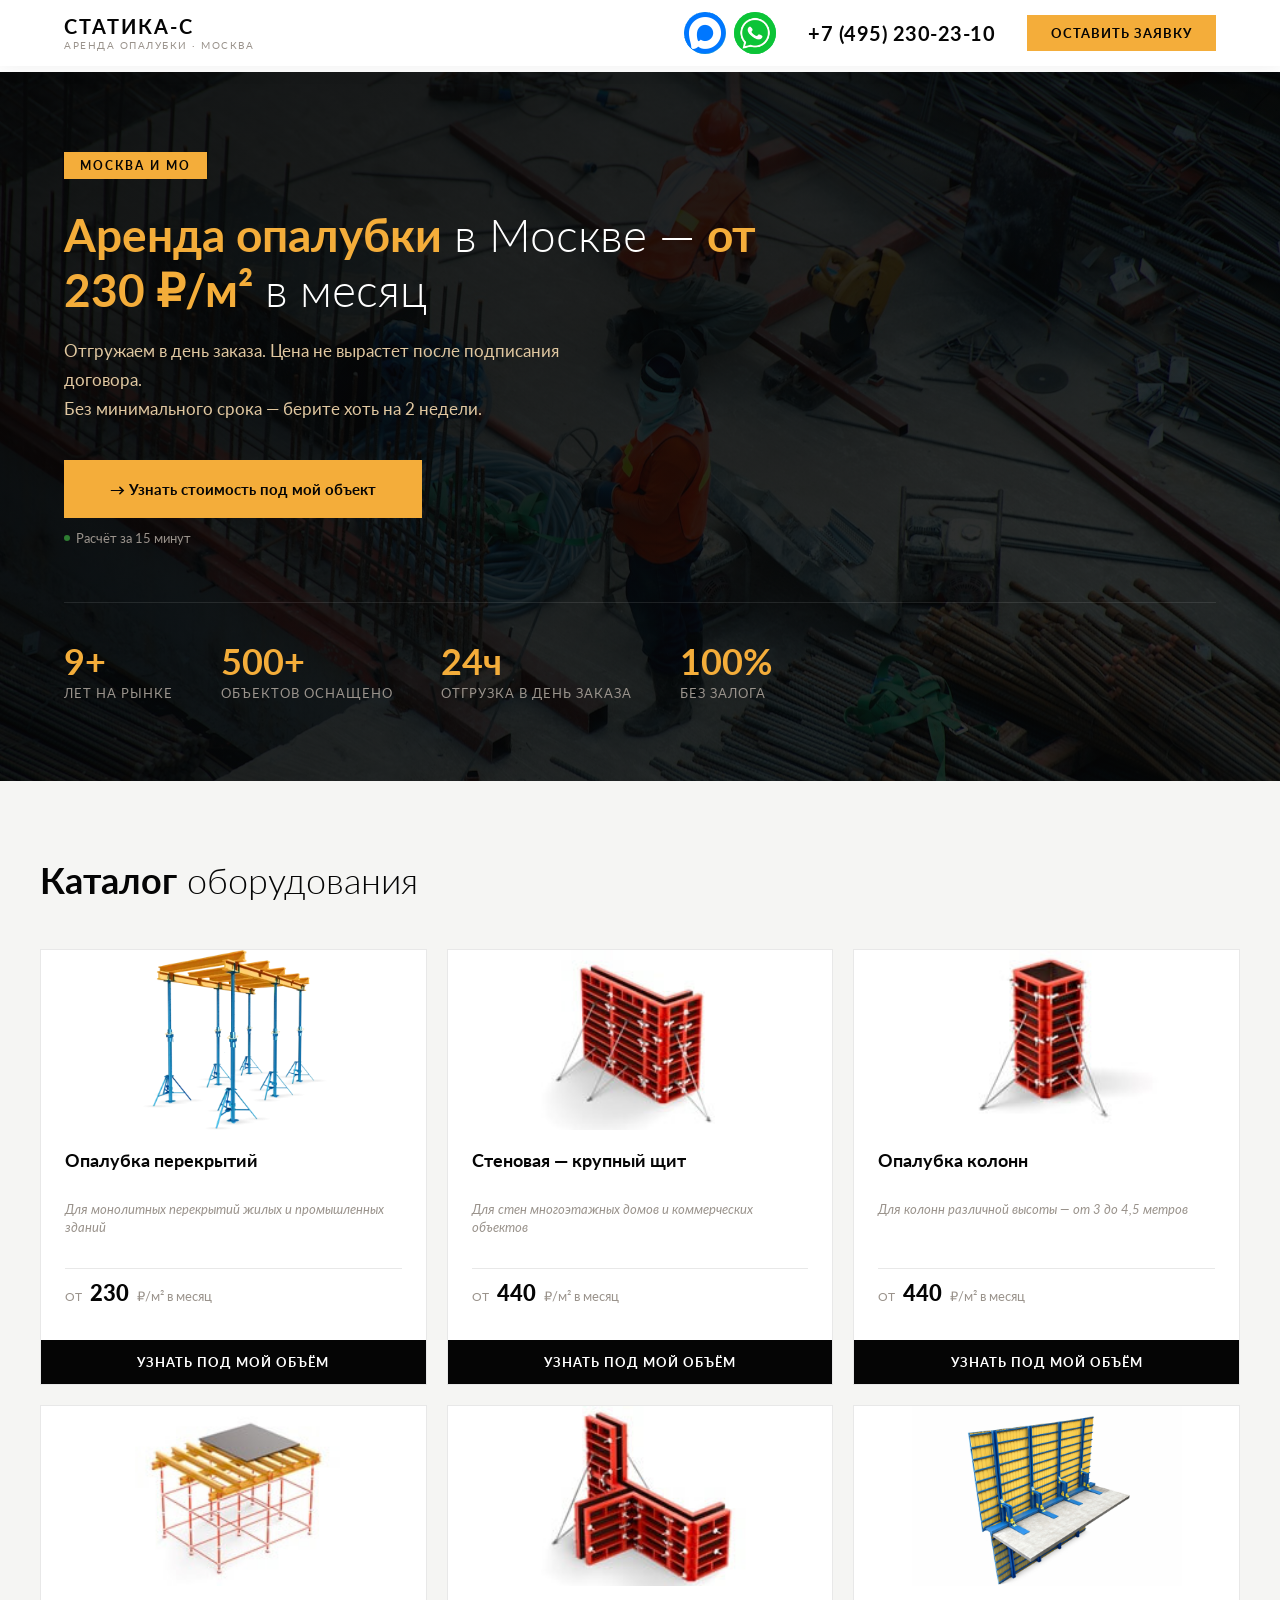
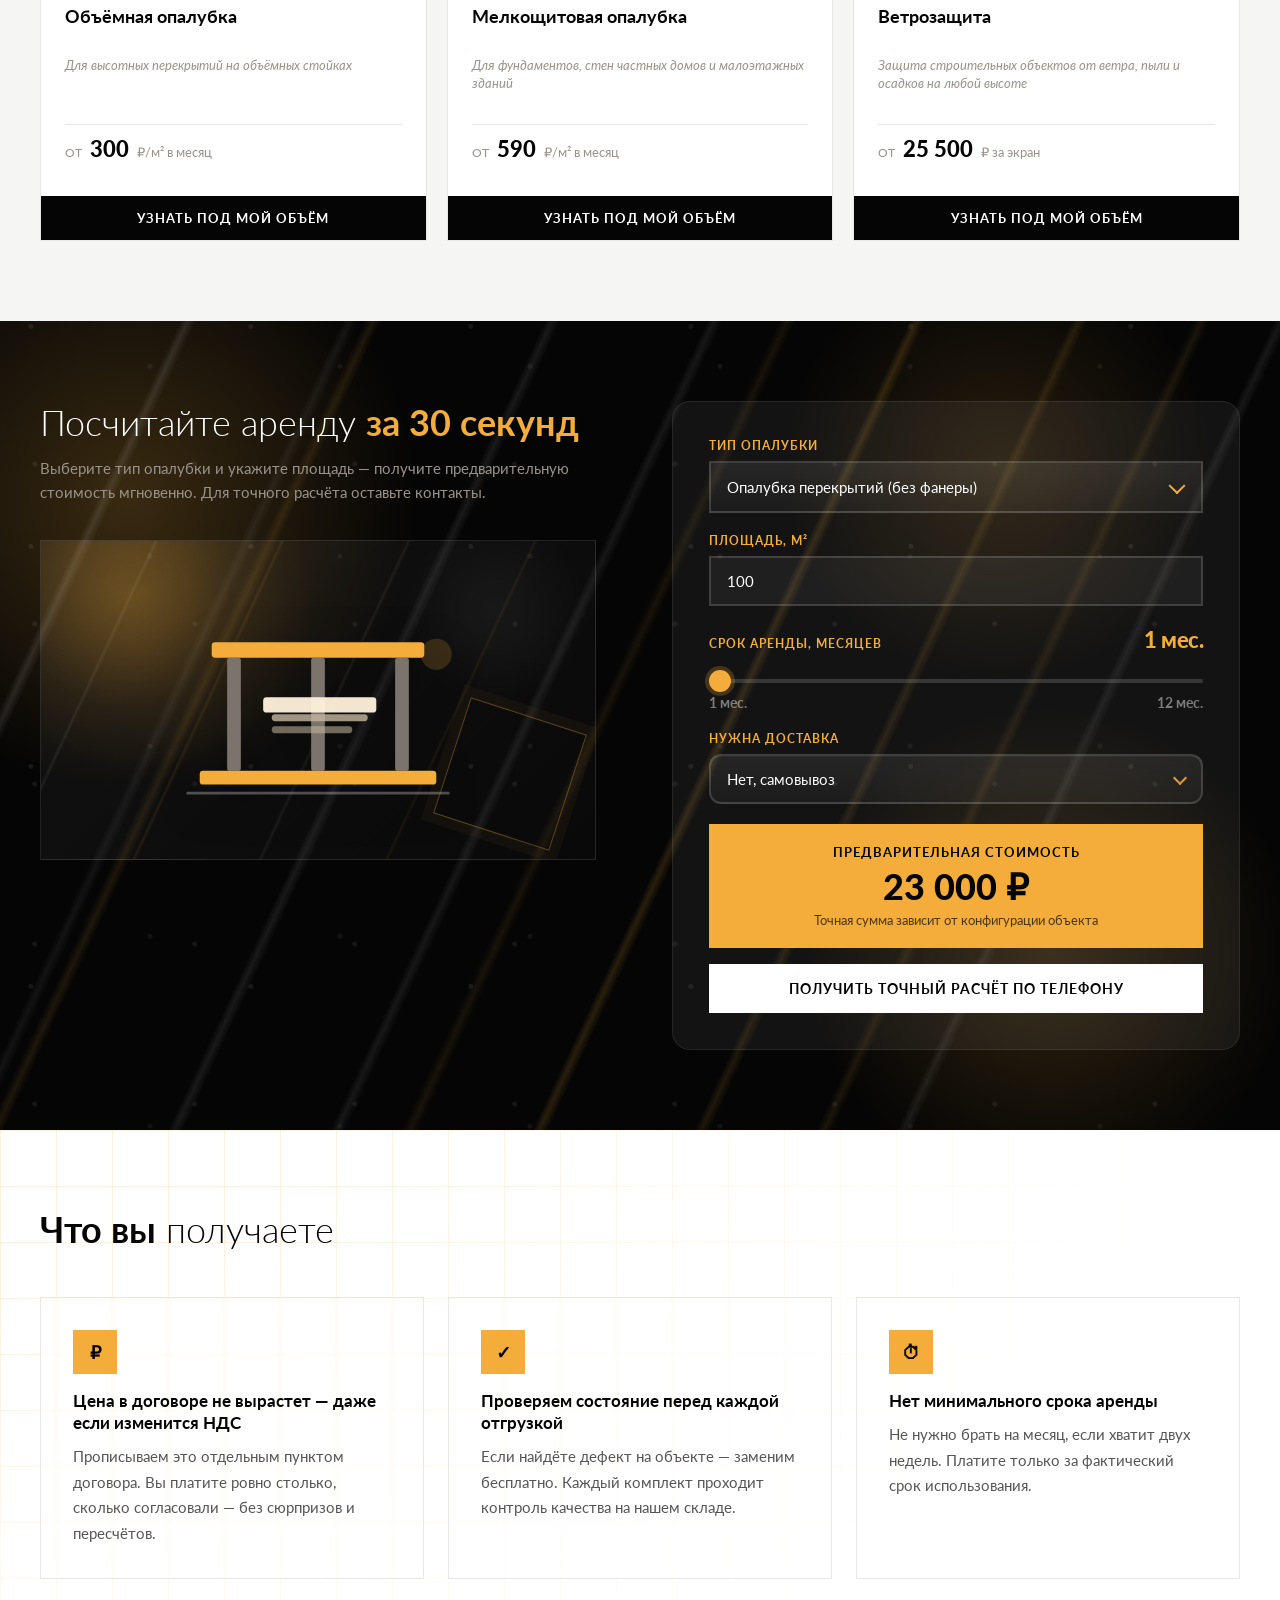
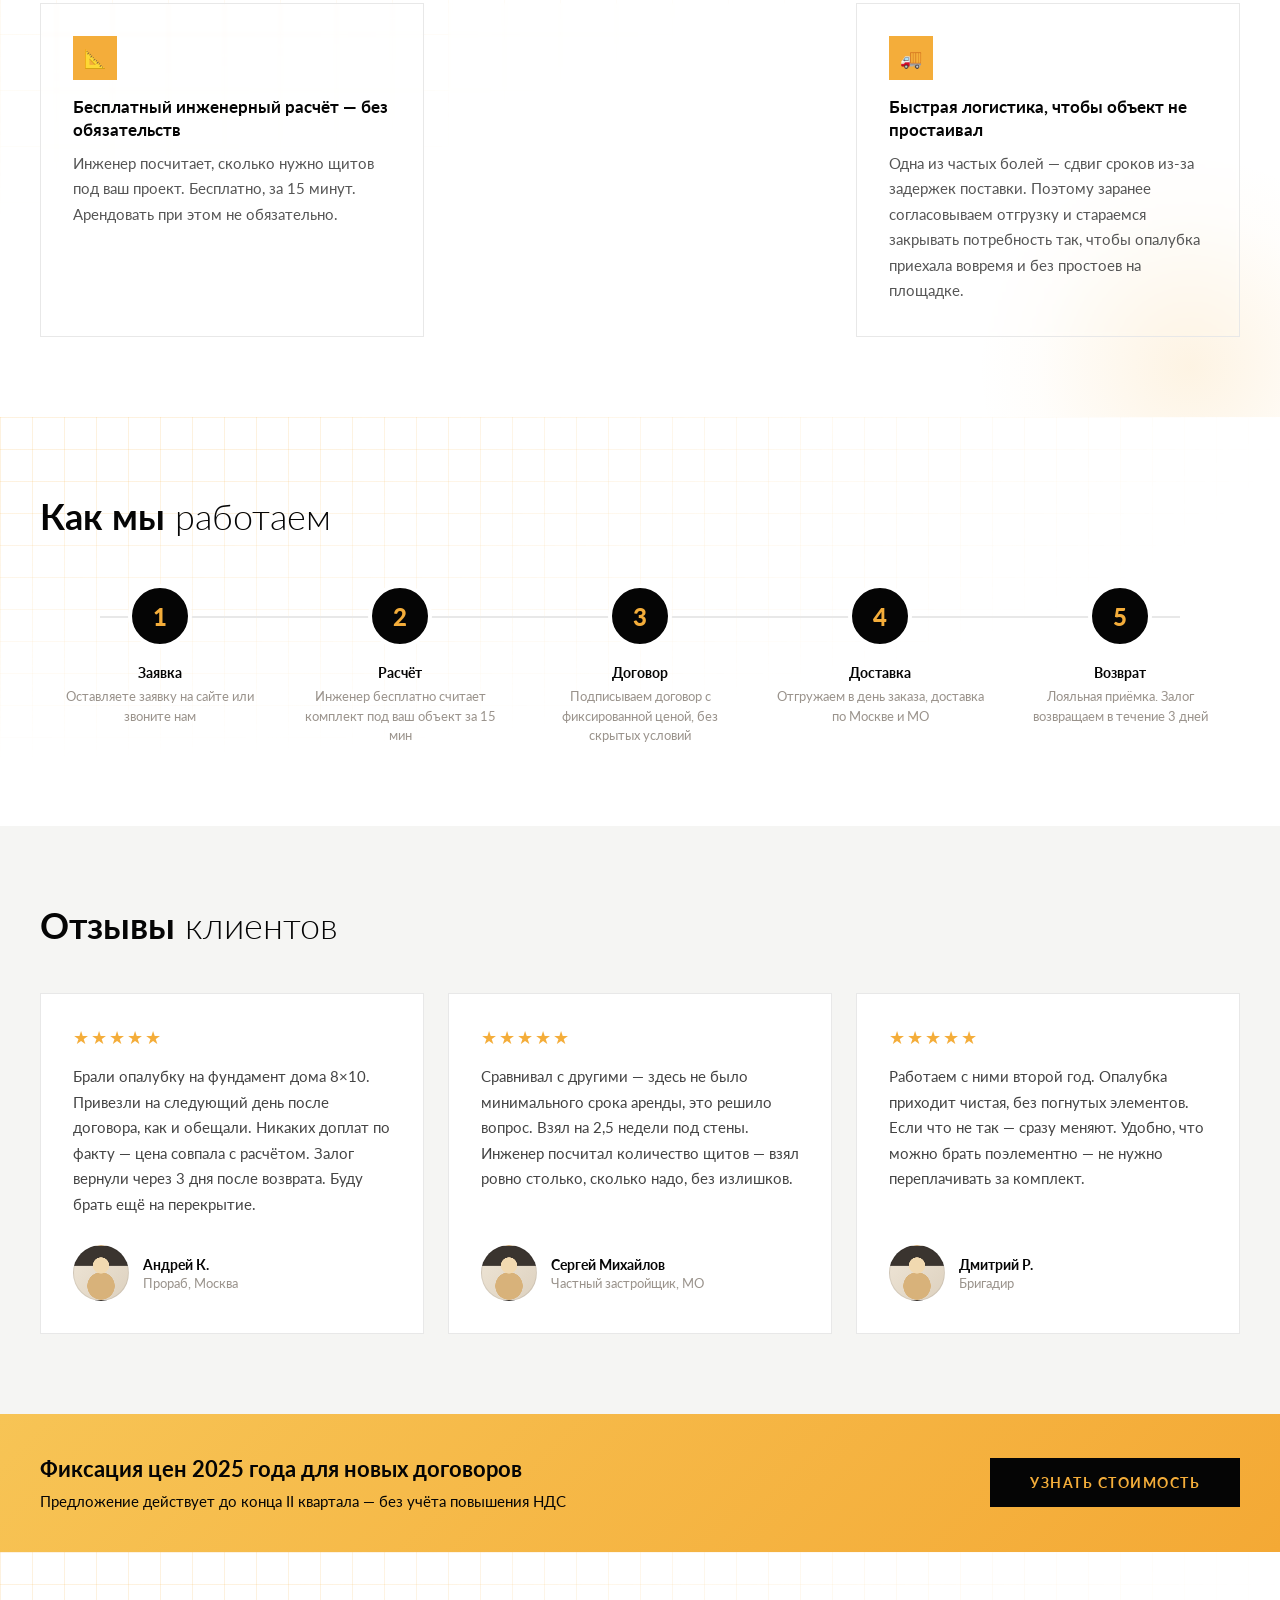
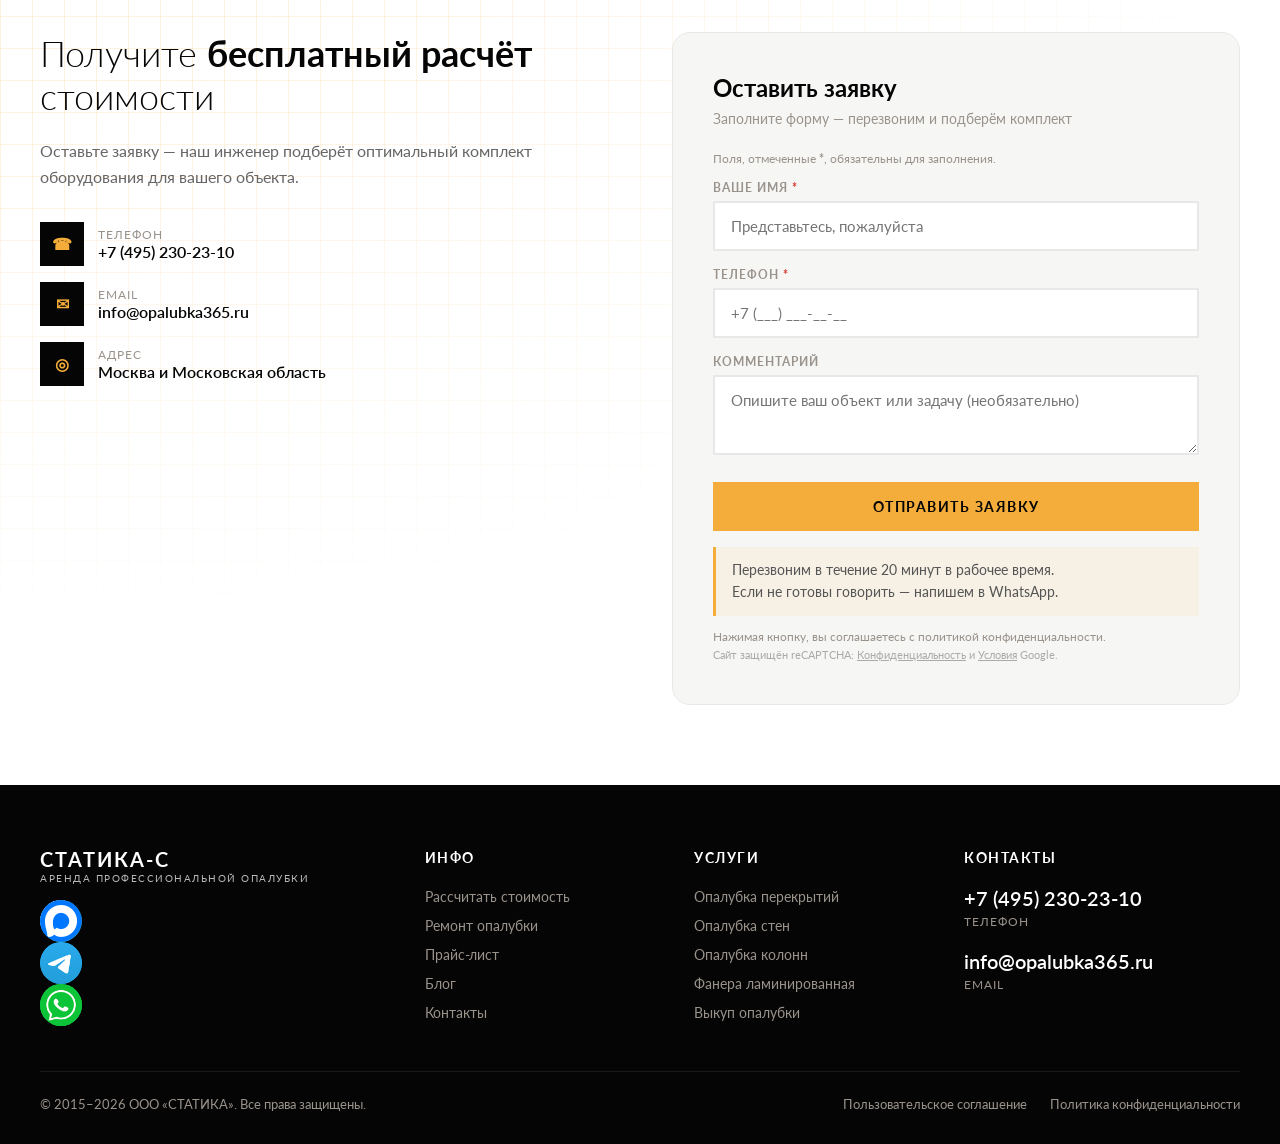
==== commit a3646d57: "calc: ползунок срока аренды + инпут площади - Срок аренды: ползунок 1–12 мес., золотой бегунок/залив" ====
--- a/index.html
+++ b/index.html
@@ -214,41 +214,15 @@
       </div>
       <div class="calc-group">
         <label for="calcArea">Площадь, м²</label>
-        <div class="custom-select" id="calcAreaCustom">
-          <button type="button" class="custom-select-trigger" aria-haspopup="listbox" aria-expanded="false">100</button>
-          <div class="custom-select-menu" role="listbox">
-            <div class="custom-select-option active" data-value="100" role="option" aria-selected="true">100</div>
-            <div class="custom-select-option" data-value="200" role="option" aria-selected="false">200</div>
-            <div class="custom-select-option" data-value="300" role="option" aria-selected="false">300</div>
-          </div>
-          <select id="calcArea" class="custom-select-native">
-            <option value="100">100</option>
-            <option value="200">200</option>
-            <option value="300">300</option>
-          </select>
-        </div>
+        <input type="number" id="calcArea" class="calc-area-input" min="1" max="1000" step="1" value="100" placeholder="100">
       </div>
       <div class="calc-group">
-        <label for="calcMonths">Срок аренды, месяцев</label>
-        <div class="custom-select" id="calcMonthsCustom">
-          <button type="button" class="custom-select-trigger" aria-haspopup="listbox" aria-expanded="false">1</button>
-          <div class="custom-select-menu" role="listbox">
-            <div class="custom-select-option active" data-value="1" role="option" aria-selected="true">1</div>
-            <div class="custom-select-option" data-value="2" role="option" aria-selected="false">2</div>
-            <div class="custom-select-option" data-value="3" role="option" aria-selected="false">3</div>
-            <div class="custom-select-option" data-value="4" role="option" aria-selected="false">4</div>
-            <div class="custom-select-option" data-value="5" role="option" aria-selected="false">5</div>
-            <div class="custom-select-option" data-value="6" role="option" aria-selected="false">6</div>
-          </div>
-          <select id="calcMonths" class="custom-select-native">
-            <option value="1">1</option>
-            <option value="2">2</option>
-            <option value="3">3</option>
-            <option value="4">4</option>
-            <option value="5">5</option>
-            <option value="6">6</option>
-          </select>
-        </div>
+        <div class="calc-months-header">
+          <label for="calcMonths">Срок аренды, месяцев</label>
+          <span class="calc-months-val" id="calcMonthsVal">1 мес.</span>
+        </div>
+        <input type="range" id="calcMonths" class="calc-range" min="1" max="12" step="1" value="1">
+        <div class="calc-range-limits"><span>1 мес.</span><span>12 мес.</span></div>
       </div>
 
       <div class="calc-group">
--- a/css/style.css
+++ b/css/style.css
@@ -347,6 +347,54 @@
   opacity: 0.9;
 }
 .calc-group select:focus, .calc-group input:focus { border-color: var(--gold); }
+
+/* ═══ MONTHS SLIDER ═══ */
+.calc-months-header {
+  display: flex; justify-content: space-between; align-items: baseline;
+  margin-bottom: 14px;
+}
+.calc-months-header label { margin-bottom: 0; }
+.calc-months-val {
+  font-size: 22px; font-weight: 900; color: var(--gold);
+  letter-spacing: -0.5px;
+}
+.calc-range {
+  -webkit-appearance: none; appearance: none;
+  width: 100%; height: 4px; border-radius: 2px; outline: none; cursor: pointer;
+  background: linear-gradient(to right, var(--gold) var(--val, 0%), rgba(255,255,255,0.15) var(--val, 0%));
+}
+.calc-range::-webkit-slider-thumb {
+  -webkit-appearance: none;
+  width: 22px; height: 22px; border-radius: 50%;
+  background: var(--gold); cursor: pointer;
+  box-shadow: 0 0 0 4px rgba(244,173,58,0.22);
+  transition: box-shadow 0.2s;
+}
+.calc-range::-webkit-slider-thumb:hover { box-shadow: 0 0 0 8px rgba(244,173,58,0.16); }
+.calc-range::-moz-range-thumb {
+  width: 22px; height: 22px; border-radius: 50%;
+  background: var(--gold); cursor: pointer; border: none;
+  box-shadow: 0 0 0 4px rgba(244,173,58,0.22);
+}
+.calc-range::-moz-range-track { height: 4px; border-radius: 2px; background: rgba(255,255,255,0.15); }
+.calc-range-limits {
+  display: flex; justify-content: space-between;
+  font-size: 14px; font-weight: 700; color: rgba(255,255,255,0.45);
+  margin-top: 8px;
+}
+
+.calc-area-input {
+  width: 100%; padding: 14px 16px;
+  border: 2px solid rgba(255,255,255,0.15);
+  background: rgba(255,255,255,0.05); color: var(--white);
+  font-size: 15px; font-family: inherit;
+  outline: none; transition: border-color 0.2s;
+  -moz-appearance: textfield;
+}
+.calc-area-input::-webkit-inner-spin-button,
+.calc-area-input::-webkit-outer-spin-button { -webkit-appearance: none; margin: 0; }
+.calc-area-input:focus { border-color: var(--gold); }
+.calc-area-input::placeholder { color: rgba(255,255,255,0.3); }
 
 .calc-result {
   background: var(--gold); color: var(--black); padding: 20px 24px;
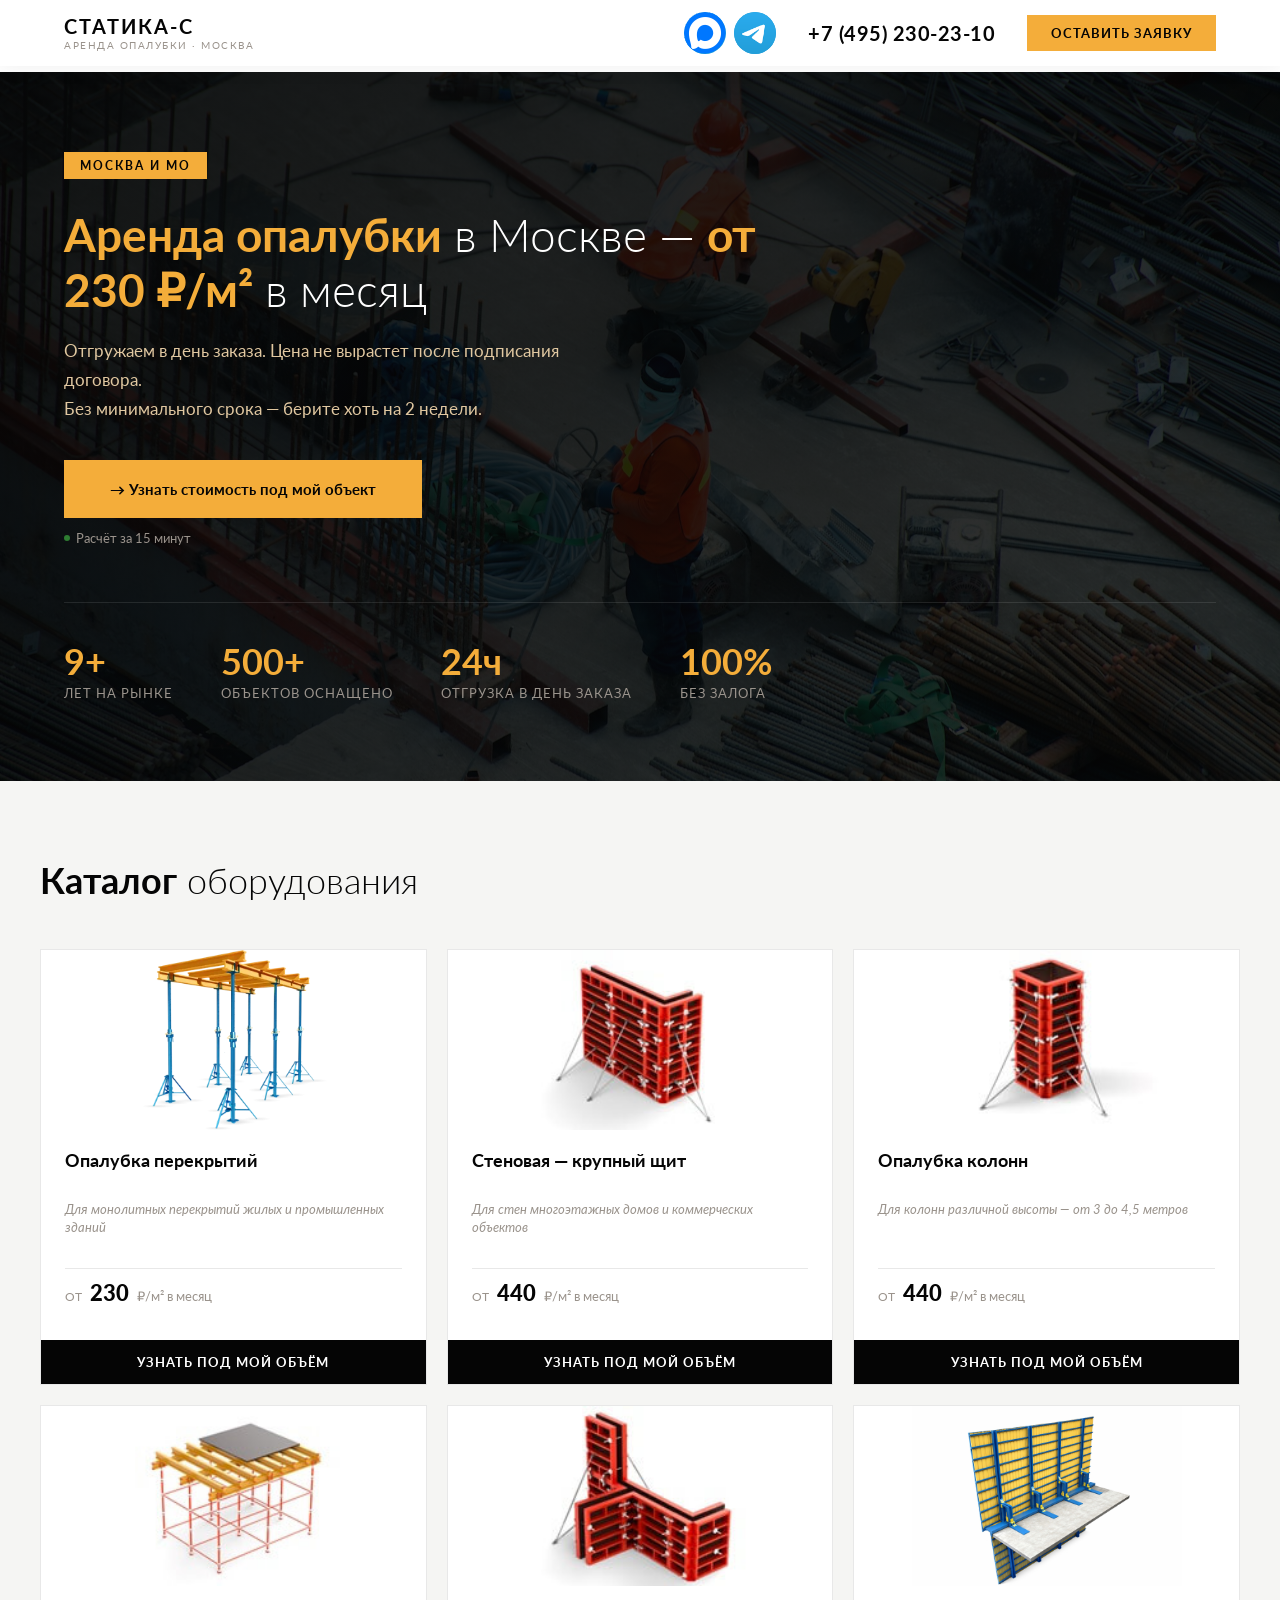
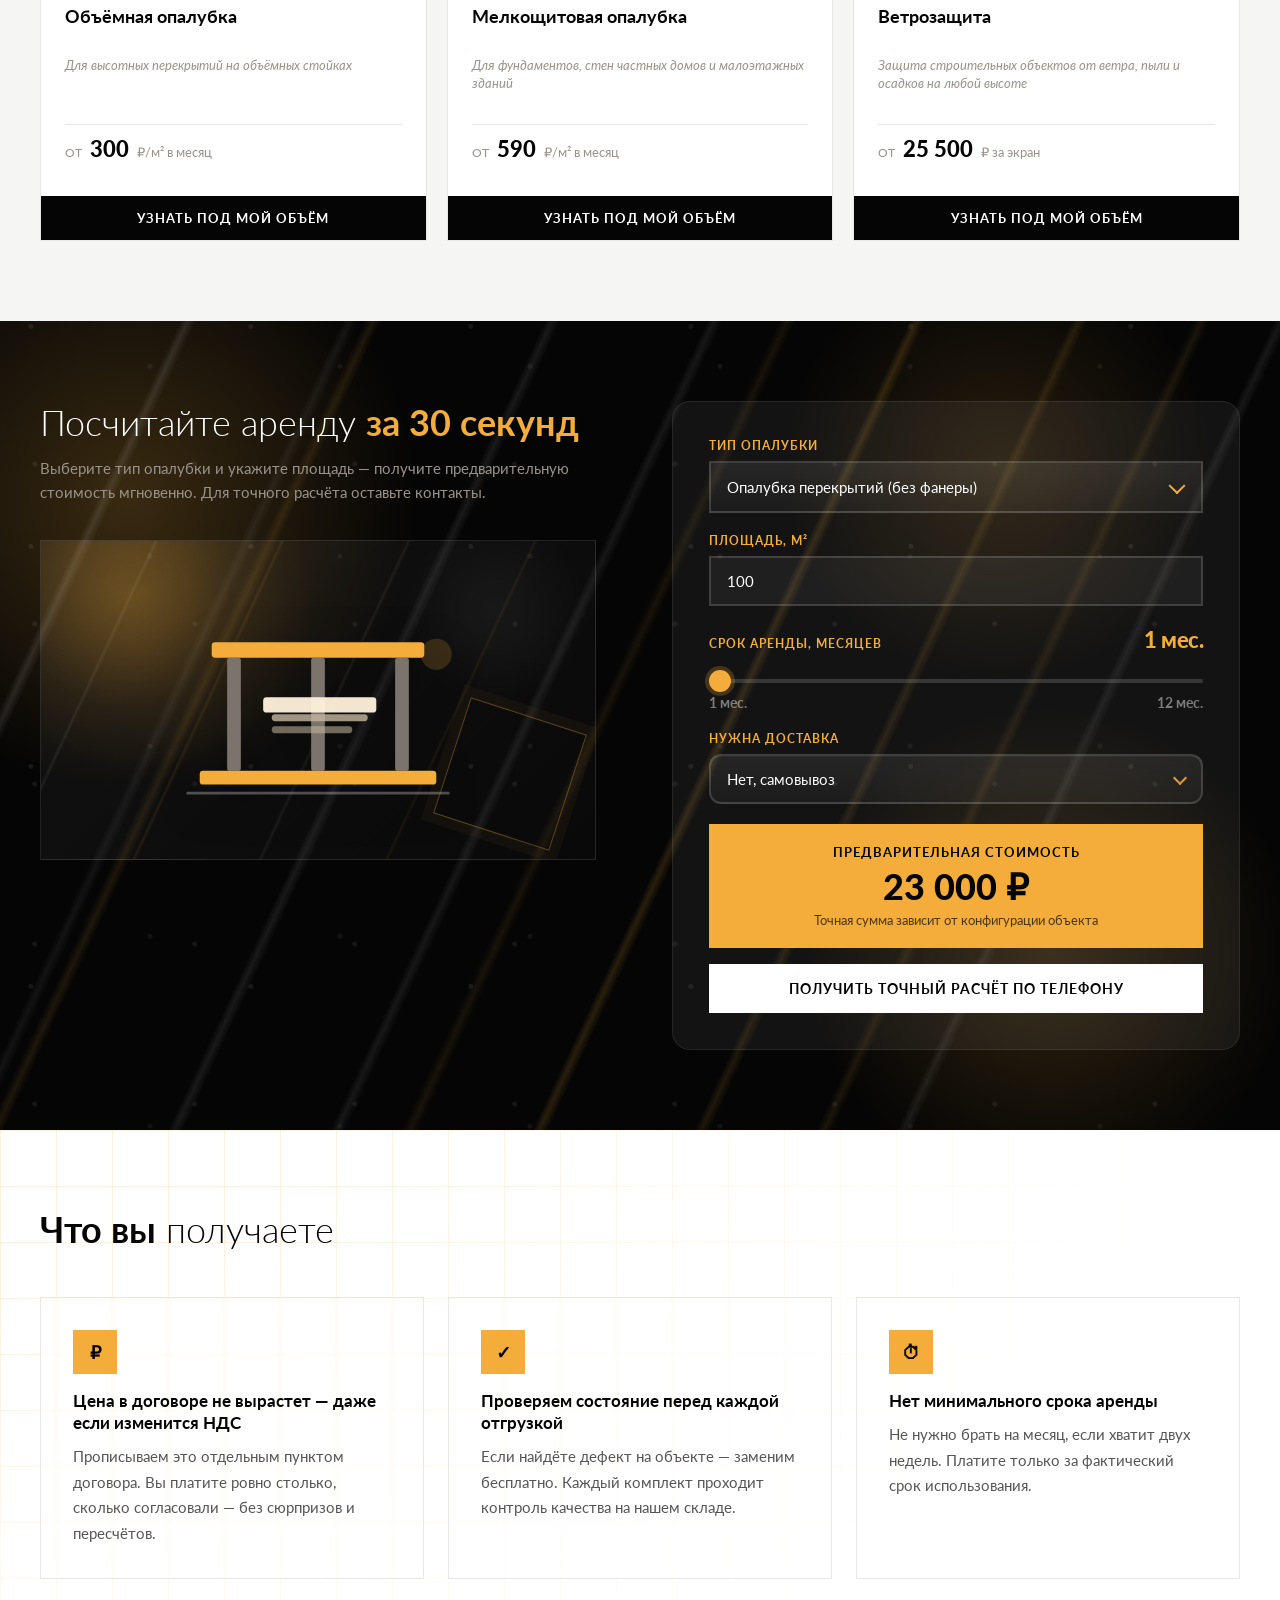
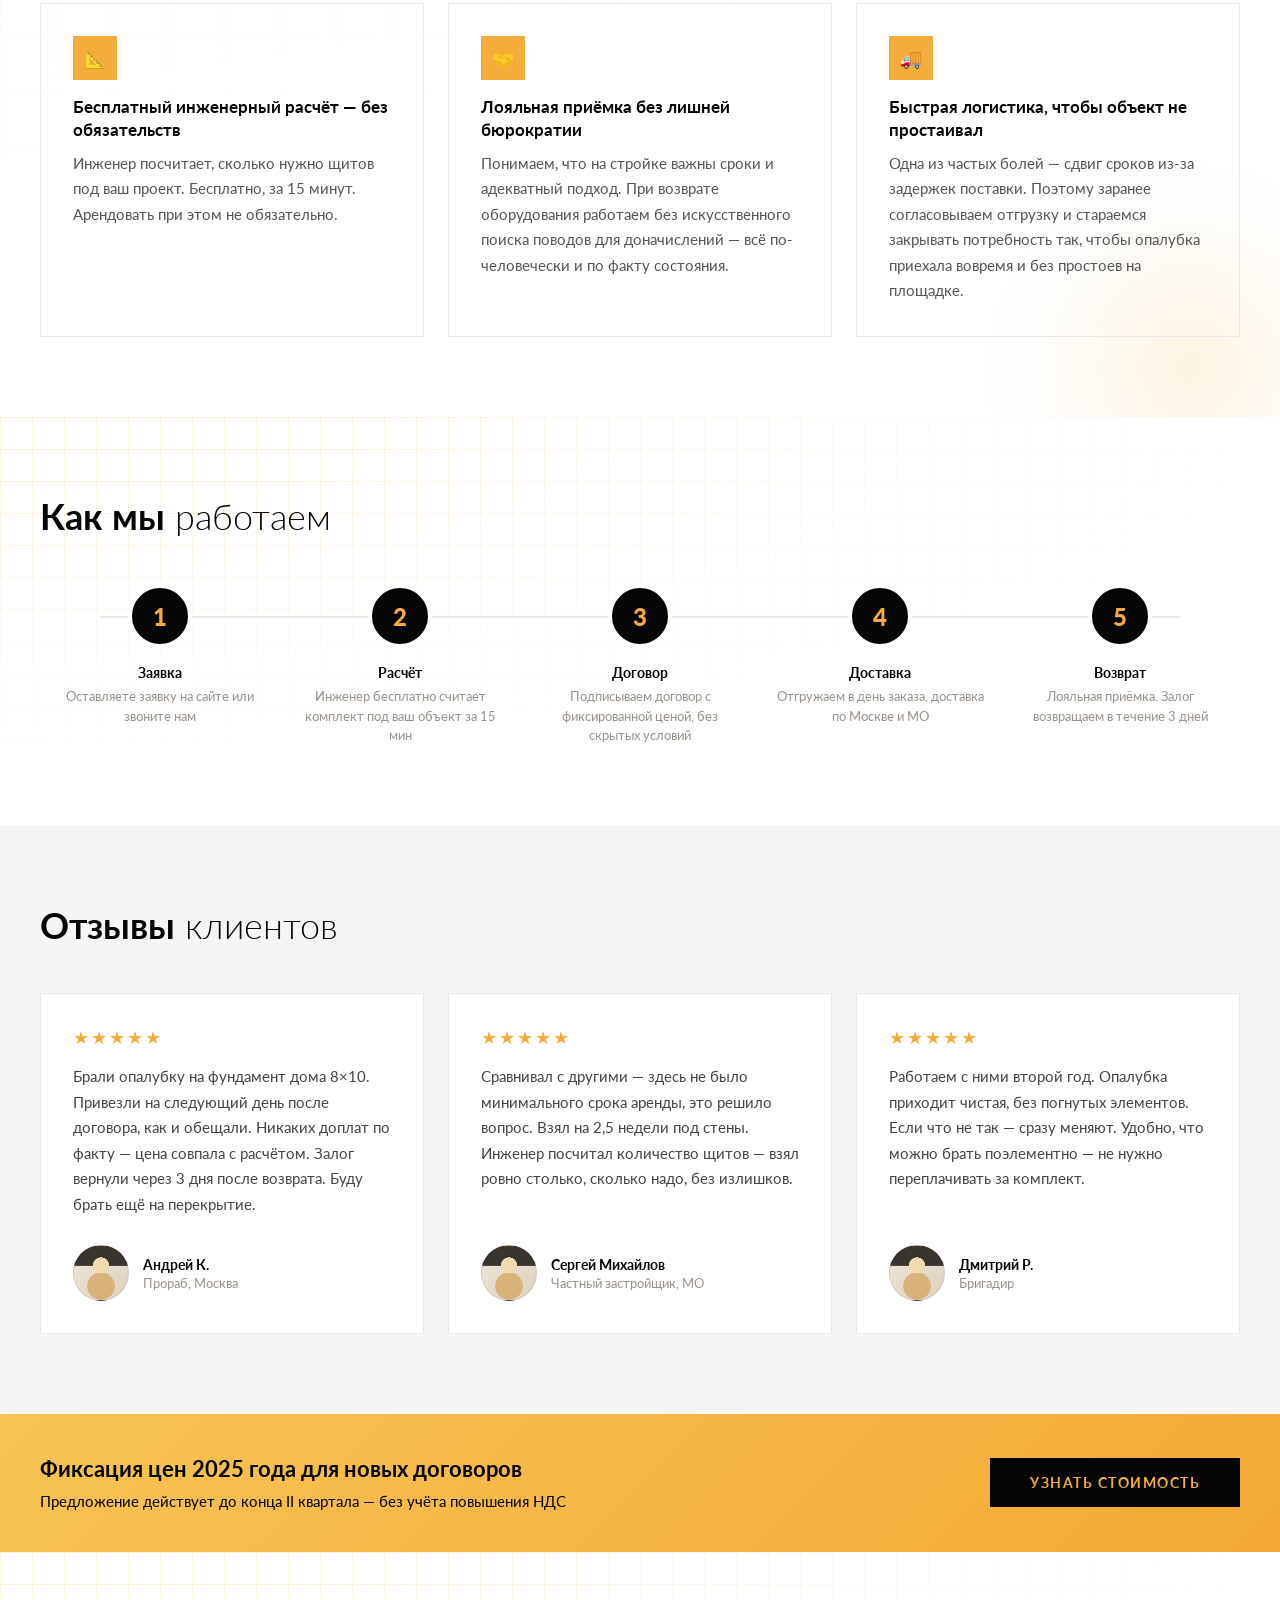
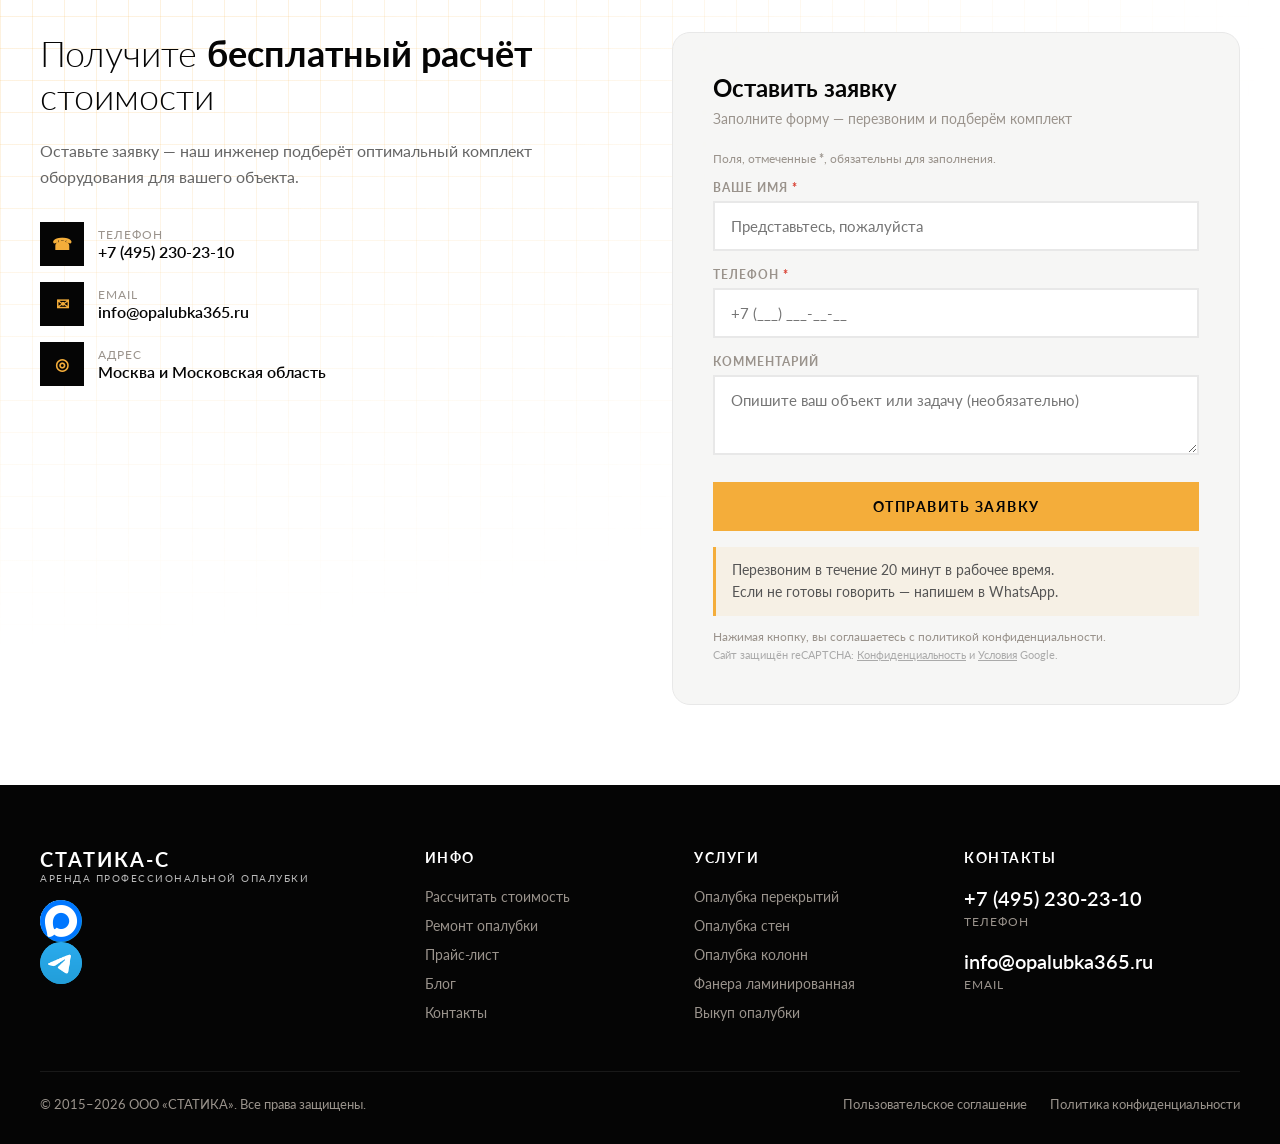
==== commit 6b459f5a: "мессенджеры: MAX и Telegram, убран WhatsApp - Добавлены реальные ссылки MAX и Telegram в хедер и фут" ====
--- a/index.html
+++ b/index.html
@@ -37,14 +37,11 @@
     </a>
     <div class="header-contacts">
       <div class="header-messengers">
-        <!-- <a href="#" class="msg-btn tg" title="Telegram" aria-label="Telegram">
-          <img src="img/telegram-logo.png" alt="Telegram">
-        </a> -->
-        <a href="#" class="msg-btn tg" title="MAX" aria-label="MAX">
+        <a href="https://max.ru/join/bT-EbQKi8fxghBJGlTMYYAGUX0WjbklD0AGLeQuECLs" class="msg-btn tg" title="MAX" aria-label="MAX" target="_blank" rel="noopener">
           <img src="img/max-logo.png" alt="MAX">
         </a>
-        <a href="#" class="msg-btn wa" title="WhatsApp" aria-label="WhatsApp">
-          <img src="img/whatsapp-logo.png" alt="WhatsApp">
+        <a href="https://t.me/opalubkaproarenda" class="msg-btn tg" title="Telegram" aria-label="Telegram" target="_blank" rel="noopener">
+          <img src="img/telegram-logo.png" alt="Telegram">
         </a>
       </div>
       <a href="tel:+74952302310" class="header-phone">+7 (495) 230-23-10</a>
@@ -433,14 +430,11 @@
           </div>
         </a>
         <div style="margin-top: 16px;">
-          <a href="#" class="msg-btn tg footer-msg" aria-label="MAX">
+          <a href="https://max.ru/join/bT-EbQKi8fxghBJGlTMYYAGUX0WjbklD0AGLeQuECLs" class="msg-btn tg footer-msg" aria-label="MAX" target="_blank" rel="noopener">
             <img src="img/max-logo.png" alt="MAX" loading="lazy">
           </a>
-          <a href="#" class="msg-btn tg footer-msg" aria-label="Telegram">
+          <a href="https://t.me/opalubkaproarenda" class="msg-btn tg footer-msg" aria-label="Telegram" target="_blank" rel="noopener">
             <img src="img/telegram-logo.png" alt="Telegram" loading="lazy">
-          </a>
-          <a href="#" class="msg-btn wa" aria-label="WhatsApp">
-            <img src="img/whatsapp-logo.png" alt="WhatsApp" loading="lazy">
           </a>
         </div>
       </div>
--- a/css/style.css
+++ b/css/style.css
@@ -82,7 +82,6 @@
   width: 100%; height: 100%; object-fit: cover; display: block;
 }
 .msg-btn.tg { background: #229ED9; }
-.msg-btn.wa { background: #25D366; }
 
 .btn-header {
   background: var(--gold); color: var(--black); border: none;
@@ -214,7 +213,7 @@
   -webkit-appearance: none;
   margin: 0;
 }
-.calc-group input[type="number"] { -moz-appearance: textfield; }
+.calc-group input[type="number"] { -moz-appearance: textfield; appearance: textfield; }
 
 .calc-group select, .calc-group input[type="number"] {
   width: 100%; padding: 14px 16px; border: 2px solid rgba(255,255,255,0.15);
@@ -389,7 +388,7 @@
   background: rgba(255,255,255,0.05); color: var(--white);
   font-size: 15px; font-family: inherit;
   outline: none; transition: border-color 0.2s;
-  -moz-appearance: textfield;
+  -moz-appearance: textfield; appearance: textfield;
 }
 .calc-area-input::-webkit-inner-spin-button,
 .calc-area-input::-webkit-outer-spin-button { -webkit-appearance: none; margin: 0; }
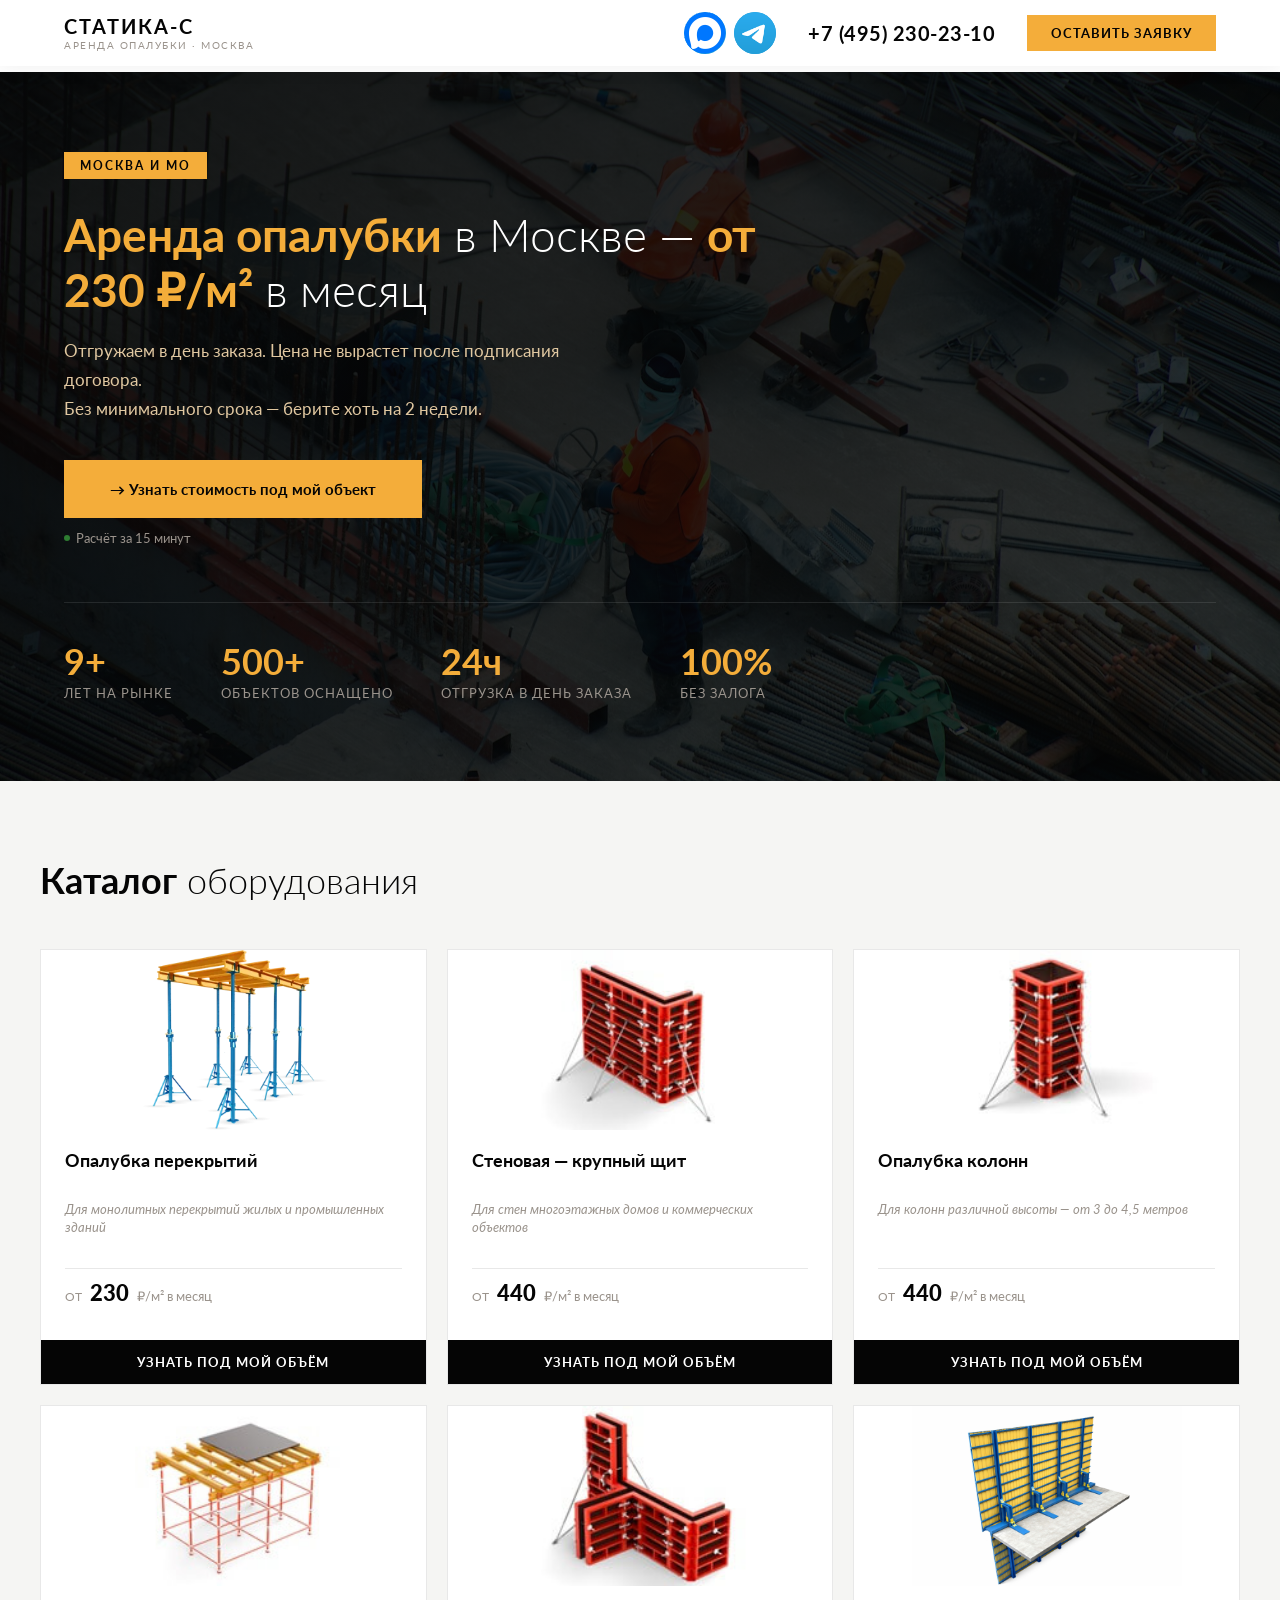
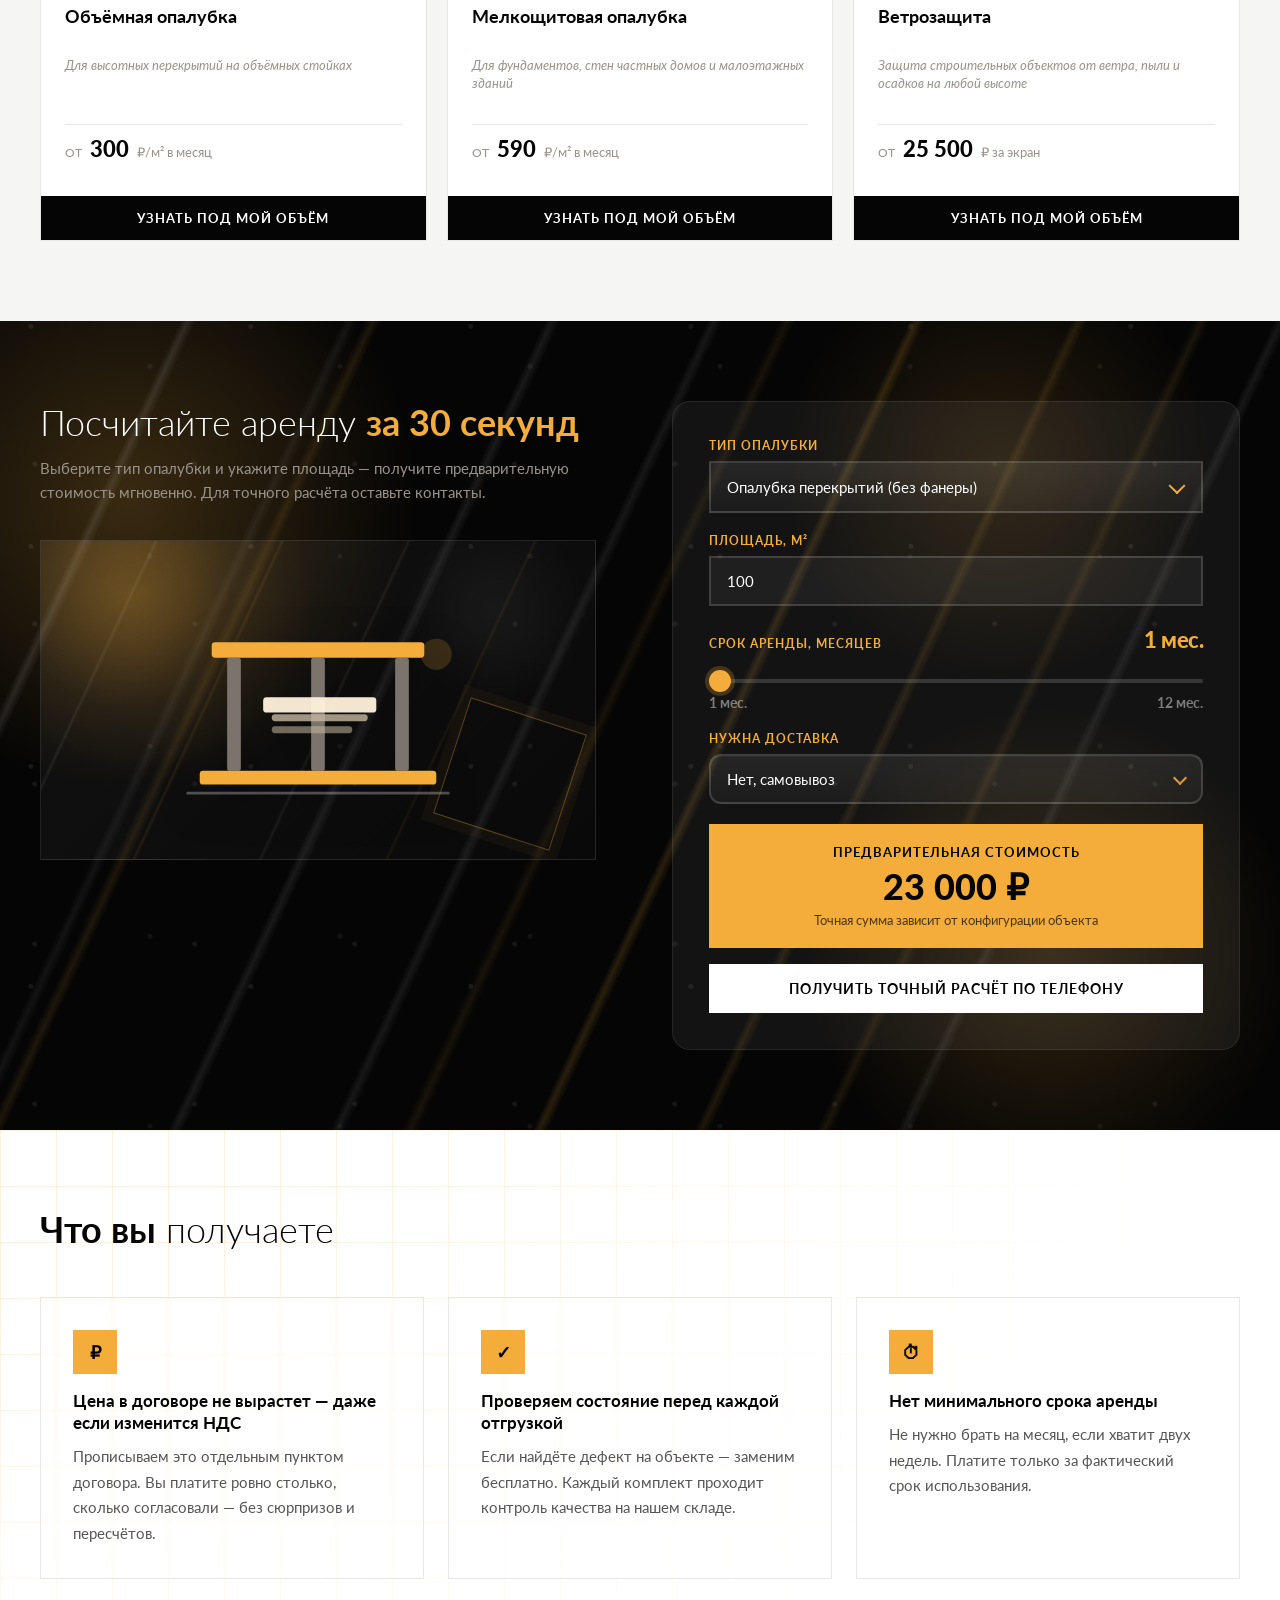
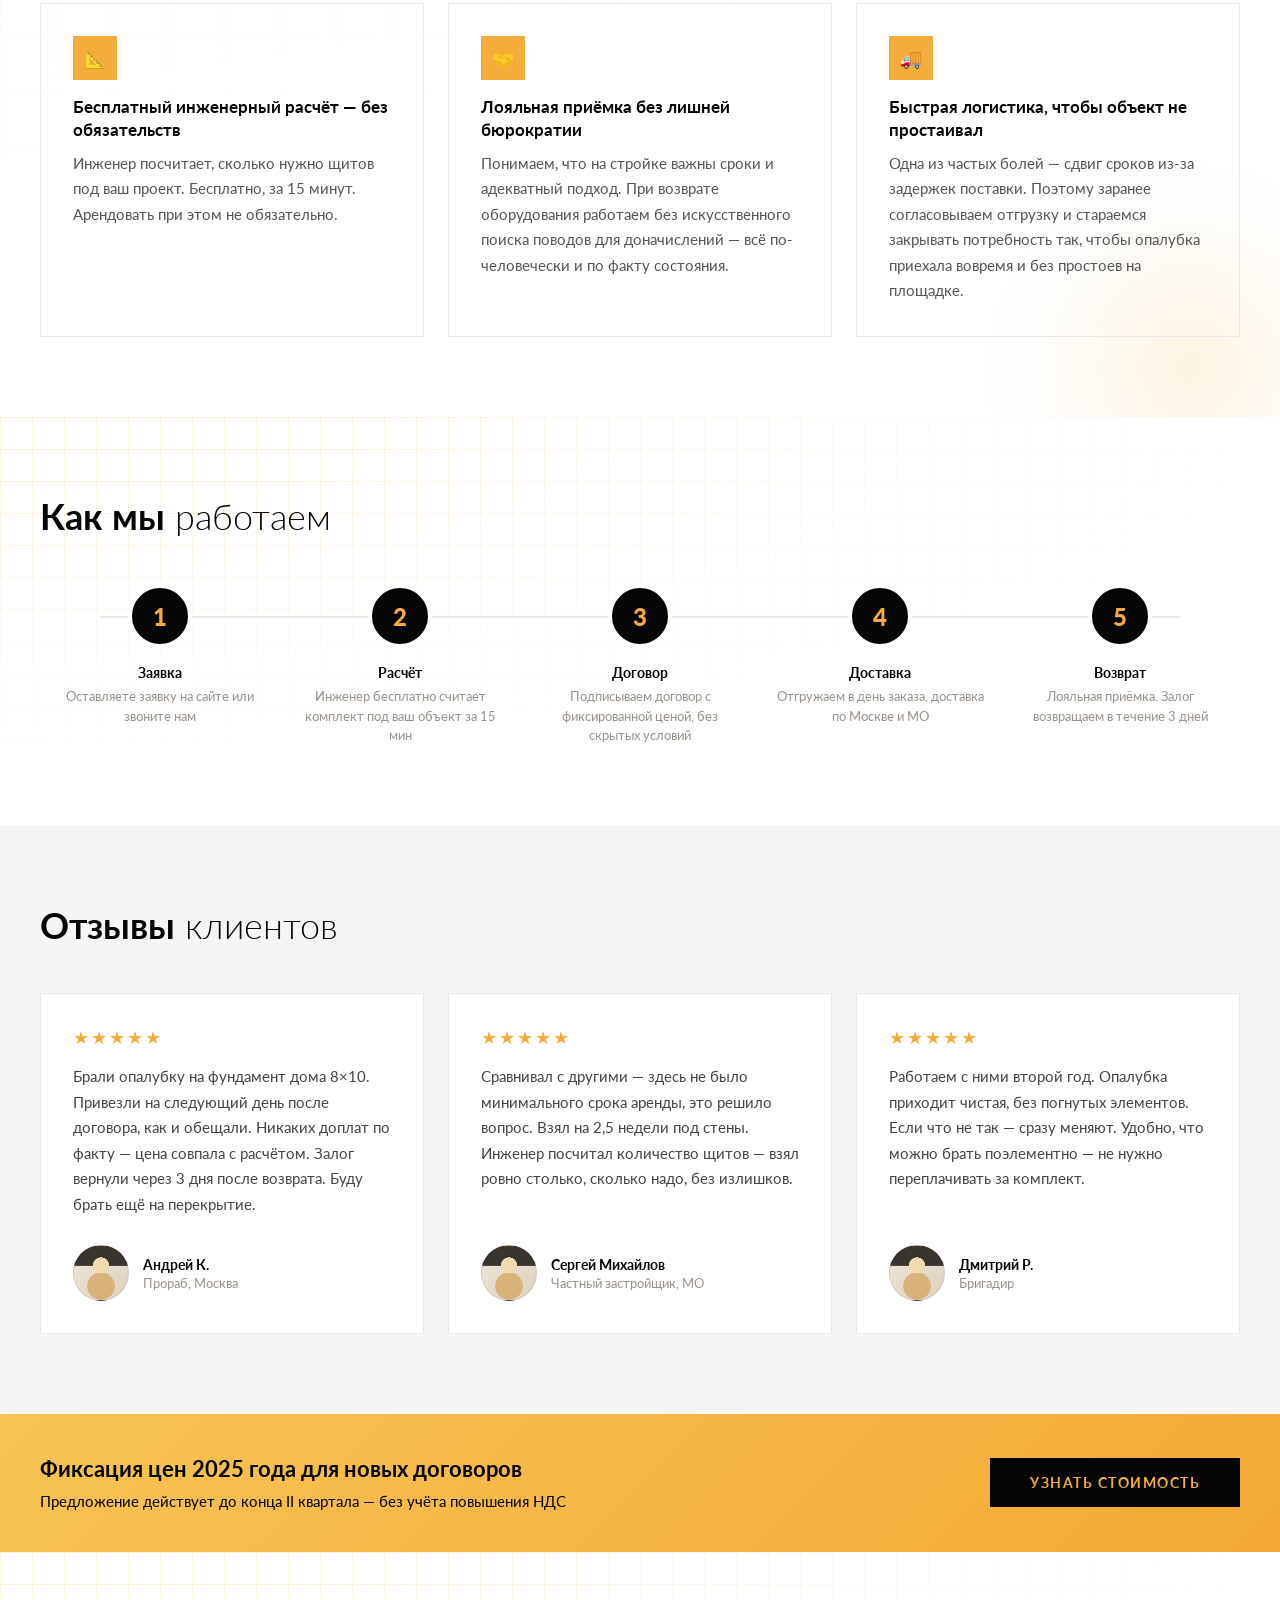
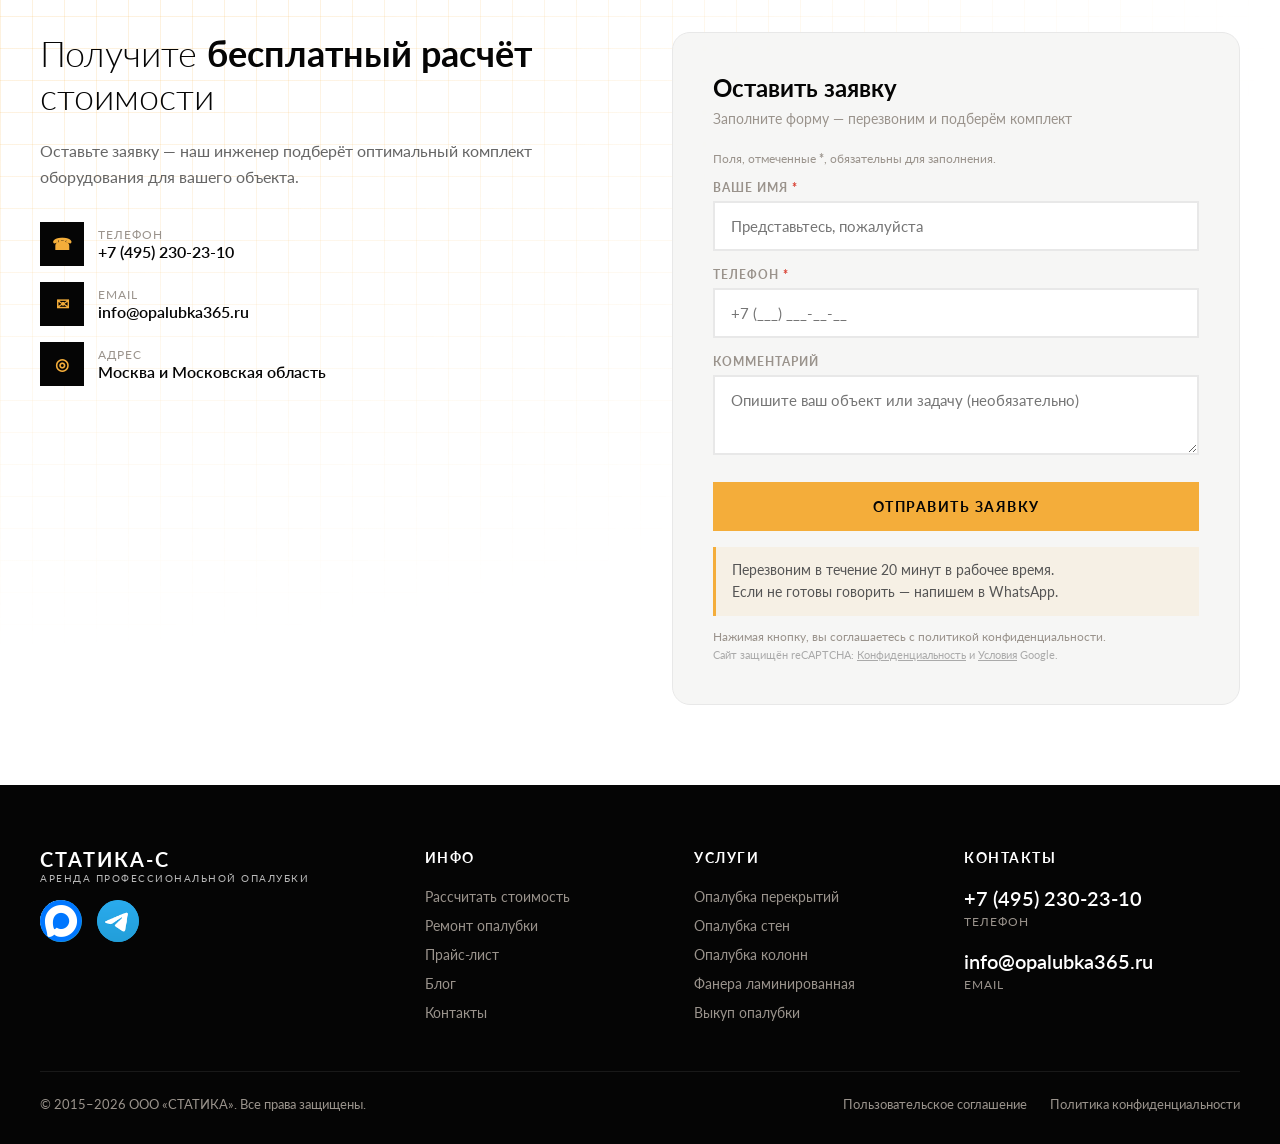
==== commit 40ffdc51: "footer: соцсети горизонтально с gap 15px Co-Authored-By: Claude Sonnet 4.6 <noreply@anthropic.com>" ====
--- a/index.html
+++ b/index.html
@@ -429,7 +429,7 @@
             <span class="logo-sub">Аренда профессиональной опалубки</span>
           </div>
         </a>
-        <div style="margin-top: 16px;">
+        <div style="margin-top: 16px; display: flex; gap: 15px;">
           <a href="https://max.ru/join/bT-EbQKi8fxghBJGlTMYYAGUX0WjbklD0AGLeQuECLs" class="msg-btn tg footer-msg" aria-label="MAX" target="_blank" rel="noopener">
             <img src="img/max-logo.png" alt="MAX" loading="lazy">
           </a>
--- a/css/style.css
+++ b/css/style.css
@@ -643,7 +643,7 @@
 }
 .footer-bottom a { color: var(--gray); text-decoration: none; margin-left: 20px; transition: color 0.2s; }
 .footer-bottom a:hover { color: var(--gold); }
-.footer-msg { margin-right: 8px; }
+.footer-msg { margin-right: 0; }
 
 /* ═══ MODAL ═══ */
 .modal-overlay {
